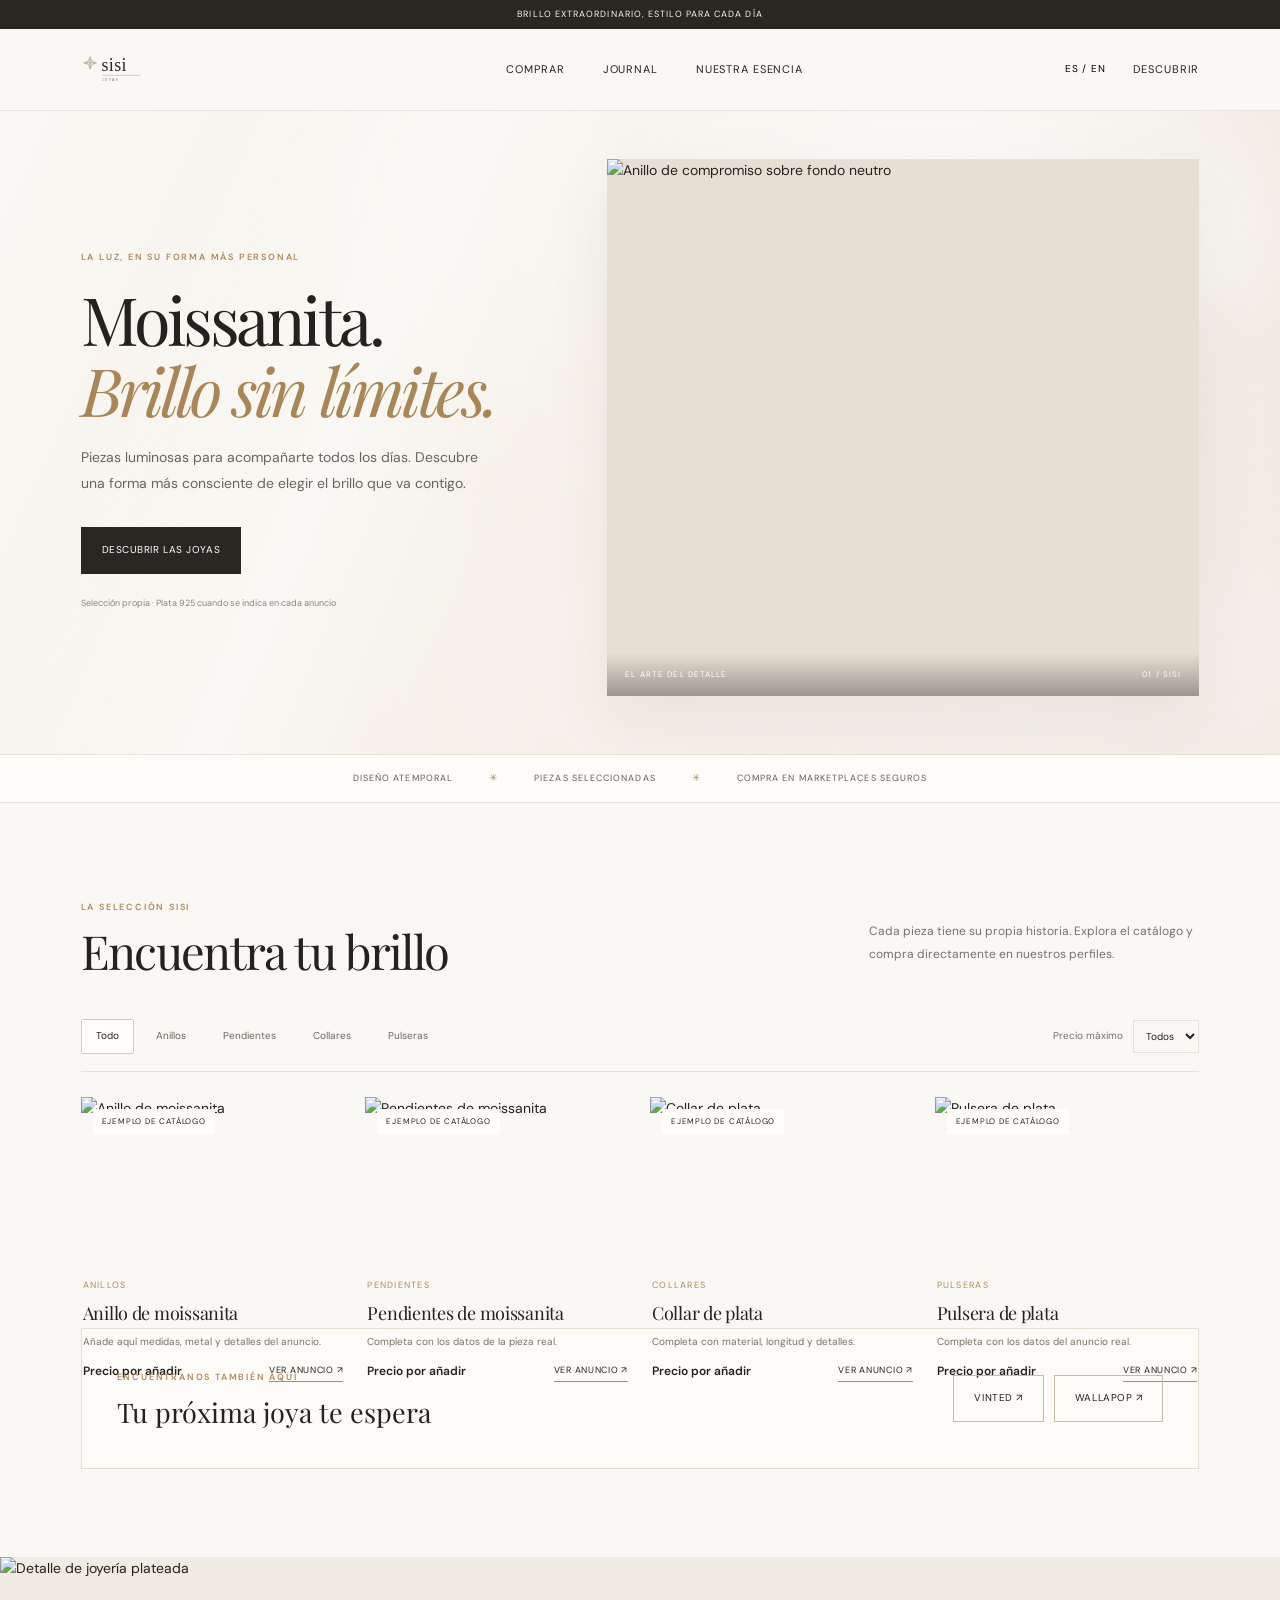
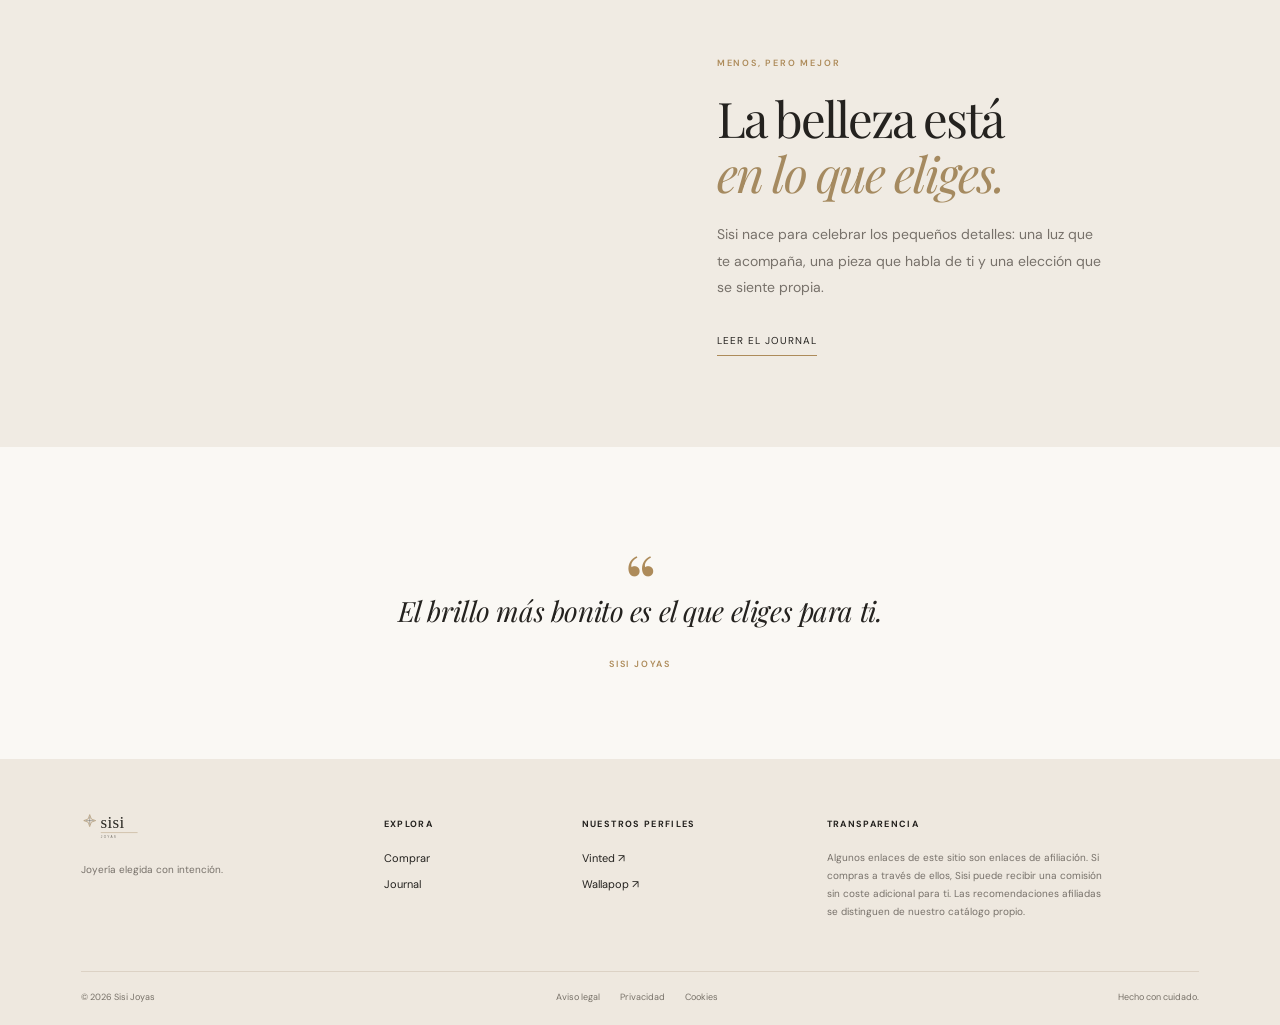
==== index.html @ abb06db1 "Add files via upload" ====
<!doctype html>
<html lang="es">
<head>
<meta charset="utf-8"><meta name="viewport" content="width=device-width,initial-scale=1">
<title>Sisi Joyas | Moissanita y plata 925</title>
<meta name="description" content="Descubre la selección Sisi de joyería de moissanita y plata 925. Anillos, pendientes, collares y pulseras con brillo extraordinario.">
<meta name="theme-color" content="#faf8f4">
<meta name="robots" content="index,follow">
<link rel="canonical" href="https://sisijoyas.store/">
<meta property="og:type" content="website"><meta property="og:title" content="Sisi Joyas — Brillo que te representa">
<meta property="og:description" content="Joyería de moissanita, elegancia cotidiana y piezas seleccionadas.">
<meta property="og:image" content="assets/og-cover.svg">
<link rel="icon" href="assets/favicon.svg" type="image/svg+xml"><link rel="stylesheet" href="css/styles.css">
<script type="application/ld+json">{"@context":"https://schema.org","@type":"WebSite","name":"Sisi Joyas","description":"Joyería de moissanita y plata 925","inLanguage":["es","en"]}</script>
</head>
<body>
<div class="announcement" data-i18n="announcement">Brillo extraordinario, estilo para cada día</div>
<header class="site-header"><a class="brand" href="index.html" aria-label="Sisi home"><img src="assets/sisi-logo.svg" alt="Sisi" width="100" height="45"></a>
<nav class="desktop-nav"><a href="#catalog" data-i18n="nav_shop">Comprar</a><a href="blog.html" data-i18n="nav_journal">Journal</a><a href="#about" data-i18n="nav_story">Nuestra esencia</a></nav>
<div class="header-actions"><button id="lang-toggle" class="lang-toggle" aria-label="Change language">ES / EN</button><a class="bag-link" href="#catalog" data-i18n="nav_discover">Descubrir <span>↗</span></a><button id="menu-toggle" class="menu-toggle" aria-label="Open menu">☰</button></div></header>
<main>
<section class="hero"><div class="hero-copy"><p class="eyebrow" data-i18n="hero_eyebrow">LA LUZ, EN SU FORMA MÁS PERSONAL</p><h1 data-i18n="hero_title">Moissanita.<br><em>Brillo sin límites.</em></h1><p class="hero-text" data-i18n="hero_text">Piezas luminosas para acompañarte todos los días. Descubre una forma más consciente de elegir el brillo que va contigo.</p><a class="button button-dark" href="#catalog" data-i18n="hero_cta">Descubrir las joyas <span>↗</span></a><p class="hero-note" data-i18n="hero_note">Selección propia · Plata 925 cuando se indica en cada anuncio</p></div>
<div class="hero-art"><img src="https://images.unsplash.com/photo-1605100804763-247f67b3557e?auto=format&fit=crop&w=1400&q=85" alt="Anillo de compromiso sobre fondo neutro" fetchpriority="high"><div class="image-caption"><span data-i18n="hero_caption">EL ARTE DEL DETALLE</span><span>01 / SISI</span></div></div></section>
<section class="trust-strip"><span data-i18n="trust_1">Diseño atemporal</span><i>✳</i><span data-i18n="trust_2">Piezas seleccionadas</span><i>✳</i><span data-i18n="trust_3">Compra en marketplaces seguros</span></section>
<section id="catalog" class="section catalog-section"><div class="section-heading"><div><p class="eyebrow" data-i18n="catalog_eyebrow">LA SELECCIÓN SISI</p><h2 data-i18n="catalog_title">Encuentra tu brillo</h2></div><p data-i18n="catalog_intro">Cada pieza tiene su propia historia. Explora el catálogo y compra directamente en nuestros perfiles.</p></div>
<div class="filters"><div class="category-filters" role="group" aria-label="Filter by category"><button class="filter active" data-category="all" data-i18n="filter_all">Todo</button><button class="filter" data-category="rings" data-i18n="filter_rings">Anillos</button><button class="filter" data-category="earrings" data-i18n="filter_earrings">Pendientes</button><button class="filter" data-category="necklaces" data-i18n="filter_necklaces">Collares</button><button class="filter" data-category="bracelets" data-i18n="filter_bracelets">Pulseras</button></div><label class="price-filter"><span data-i18n="filter_price">Precio máximo</span><select id="max-price"><option value="9999">Todos</option><option value="20">20 €</option><option value="40">40 €</option><option value="75">75 €</option><option value="150">150 €</option></select></label></div>
<div id="product-grid" class="product-grid" aria-live="polite"></div><p id="empty-state" class="empty-state" hidden data-i18n="empty_catalog">No hay piezas disponibles con estos filtros. Vuelve pronto.</p>
<div class="marketplace-cta"><div><p class="eyebrow" data-i18n="market_eyebrow">ENCUÉNTRANOS TAMBIÉN AQUÍ</p><h3 data-i18n="market_title">Tu próxima joya te espera</h3></div><div class="market-buttons"><a class="button button-outline" href="https://www.vinted.es/member/230400884-sisijoyas" target="_blank" rel="noopener noreferrer">Vinted ↗</a><a class="button button-outline" href="https://www.wallapop.com/user/luisa-27041122?_pid=wi&_uid=27041122" target="_blank" rel="noopener noreferrer">Wallapop ↗</a></div></div>
</section>
<section class="editorial"><div class="editorial-image"><img src="https://images.unsplash.com/photo-1611652022419-a9419f74343d?auto=format&fit=crop&w=1200&q=85" alt="Detalle de joyería plateada" loading="lazy"></div><div class="editorial-copy"><p class="eyebrow" data-i18n="about_eyebrow">MENOS, PERO MEJOR</p><h2 data-i18n="about_title">La belleza está<br><em>en lo que eliges.</em></h2><p data-i18n="about_text">Sisi nace para celebrar los pequeños detalles: una luz que te acompaña, una pieza que habla de ti y una elección que se siente propia.</p><a href="blog.html" class="text-link" data-i18n="about_link">Leer el journal <span>↗</span></a></div></section>
<section id="about" class="quote-section"><span class="quote-mark">“</span><p data-i18n="quote">El brillo más bonito es el que eliges para ti.</p><span class="eyebrow">SISI JOYAS</span></section>
</main>
<footer class="site-footer"><div class="footer-main"><div><img src="assets/sisi-logo.svg" alt="Sisi" width="95"><p data-i18n="footer_tagline">Joyería elegida con intención.</p></div><div><h4 data-i18n="footer_explore">Explora</h4><a href="#catalog" data-i18n="nav_shop">Comprar</a><a href="blog.html" data-i18n="nav_journal">Journal</a></div><div><h4 data-i18n="footer_market">Nuestros perfiles</h4><a href="https://www.vinted.es/member/230400884-sisijoyas" target="_blank" rel="noopener">Vinted ↗</a><a href="https://www.wallapop.com/user/luisa-27041122?_pid=wi&_uid=27041122" target="_blank" rel="noopener">Wallapop ↗</a></div><div class="affiliate-note"><h4 data-i18n="affiliate_title">Transparencia</h4><p data-i18n="affiliate_text">Algunos enlaces de este sitio son enlaces de afiliación. Si compras a través de ellos, Sisi puede recibir una comisión sin coste adicional para ti. Las recomendaciones afiliadas se distinguen de nuestro catálogo propio.</p></div></div><div class="footer-bottom"><span>© <span id="year"></span> Sisi Joyas</span><div><a href="legal.html" data-i18n="legal_notice">Aviso legal</a><a href="privacy.html" data-i18n="privacy">Privacidad</a><a href="cookies.html" data-i18n="cookies">Cookies</a></div><span data-i18n="footer_made">Hecho con cuidado.</span></div></footer>
<script src="js/products.js"></script><script src="js/main.js"></script></body></html>
---- css/styles.css ----
@import url('https://fonts.googleapis.com/css2?family=DM+Sans:wght@400;500;600;700&family=Playfair+Display:ital,wght@0,400;0,500;0,600;1,400;1,500&display=swap');
:root{--paper:#f7f3ed;--white:#fffdf9;--ink:#262521;--muted:#77736c;--line:#ded8cf;--gold:#a58a60;--serif:'Playfair Display',Georgia,serif;--sans:'DM Sans',Arial,sans-serif}*{box-sizing:border-box}html{scroll-behavior:smooth}body{margin:0;background:var(--paper);color:var(--ink);font-family:var(--sans);font-size:14px;line-height:1.65}a{color:inherit;text-decoration:none}button,select{font:inherit}.announcement{background:#292822;color:#f9f5ef;text-align:center;padding:8px 16px;font-size:10px;letter-spacing:.14em;text-transform:uppercase}.site-header{height:82px;padding:0 6.3%;display:flex;align-items:center;justify-content:space-between;border-bottom:1px solid #e8e2d9;background:var(--paper);gap:24px}.brand img{display:block}.desktop-nav{display:flex;gap:38px;margin-left:70px}.desktop-nav a,.header-actions{font-size:11px;letter-spacing:.08em;text-transform:uppercase}.desktop-nav a:hover,.footer-main a:hover,.footer-bottom a:hover{color:var(--gold)}.header-actions{display:flex;align-items:center;gap:22px}.lang-toggle,.menu-toggle{border:0;background:none;cursor:pointer;font-size:10px;letter-spacing:.08em}.bag-link span{margin-left:8px}.menu-toggle{display:none}.hero{display:grid;grid-template-columns: .88fr 1.12fr;min-height:600px;padding:36px 6.3% 48px;gap:5.5%;align-items:center}.hero-copy{padding:35px 0 30px;max-width:480px}.eyebrow{font-size:9px;letter-spacing:.2em;text-transform:uppercase;color:var(--gold);font-weight:600}.hero h1,.section-heading h2,.editorial h2,.page-hero h1{font-family:var(--serif);font-weight:400;font-size:clamp(42px,5vw,68px);line-height:1.12;letter-spacing:-.04em;margin:22px 0}.hero h1 em,.editorial h2 em{font-weight:400;color:#a58a60}.hero-text{max-width:390px;color:#69655f;font-size:13px;line-height:1.9;margin:0 0 30px}.button{display:inline-flex;align-items:center;justify-content:center;gap:24px;padding:14px 20px;font-size:10px;letter-spacing:.1em;text-transform:uppercase;transition:.2s;border:1px solid var(--ink);min-height:46px}.button-dark{background:var(--ink);color:white}.button-dark:hover{background:var(--gold);border-color:var(--gold)}.hero-note{font-size:9px;color:#8a857d;margin-top:22px}.hero-art{height:510px;position:relative;background:#e9e1d6;overflow:hidden}.hero-art img,.editorial-image img{width:100%;height:100%;object-fit:cover;display:block}.hero-art img{object-position:center 55%}.image-caption{position:absolute;bottom:0;left:0;right:0;display:flex;justify-content:space-between;padding:15px 18px;background:linear-gradient(transparent,rgba(0,0,0,.42));color:white;font-size:9px;letter-spacing:.14em}.trust-strip{display:flex;align-items:center;justify-content:center;gap:36px;border-top:1px solid var(--line);border-bottom:1px solid var(--line);padding:17px 12px;font-size:9px;letter-spacing:.12em;text-transform:uppercase;color:#625e56}.trust-strip i{color:var(--gold);font-style:normal}.section{padding:95px 6.3%}.section-heading{display:flex;align-items:end;justify-content:space-between;gap:30px;margin-bottom:42px}.section-heading h2{font-size:47px;margin:10px 0 0}.section-heading>p{max-width:330px;color:var(--muted);font-size:12px}.filters{display:flex;justify-content:space-between;gap:20px;align-items:center;border-bottom:1px solid var(--line);padding-bottom:17px;margin-bottom:25px}.category-filters{display:flex;gap:7px;flex-wrap:wrap}.filter{border:1px solid transparent;background:transparent;padding:8px 14px;cursor:pointer;font-size:10px;color:#6c675f}.filter.active,.filter:hover{border-color:#c8bba9;color:var(--ink)}.price-filter{font-size:10px;color:var(--muted);display:flex;align-items:center;gap:10px}.price-filter select{background:transparent;border:1px solid var(--line);padding:8px;color:var(--ink)}.product-grid{display:grid;grid-template-columns:repeat(4,minmax(0,1fr));gap:36px 18px}.product-card{min-width:0}.product-image{position:relative;aspect-ratio: .82;background:#eee8df;overflow:hidden}.product-image img{width:100%;height:100%;object-fit:cover;transition:transform .5s;display:block}.product-card:hover .product-image img{transform:scale(1.035)}.product-tag{position:absolute;top:12px;left:12px;background:#f8f4ee;padding:6px 9px;font-size:8px;letter-spacing:.1em;text-transform:uppercase}.product-info{padding:14px 2px}.product-category{font-size:9px;text-transform:uppercase;letter-spacing:.14em;color:var(--gold)}.product-info h3{font-family:var(--serif);font-size:18px;font-weight:400;margin:4px 0 5px}.product-desc{font-size:10px;color:var(--muted);margin:0 0 12px}.product-bottom{display:flex;align-items:center;justify-content:space-between;gap:10px}.product-price{font-size:12px;font-weight:600}.product-buy{font-size:9px;letter-spacing:.08em;text-transform:uppercase;border-bottom:1px solid var(--gold);padding-bottom:3px}.empty-state{padding:45px;text-align:center;color:var(--muted)}.marketplace-cta{margin-top:70px;padding:32px 35px;border:1px solid var(--line);display:flex;align-items:center;justify-content:space-between;gap:25px}.marketplace-cta h3{font:400 27px var(--serif);margin:6px 0}.market-buttons{display:flex;gap:10px}.button-outline{border-color:#c7bba9}.button-outline:hover{background:var(--ink);color:white;border-color:var(--ink)}.editorial{display:grid;grid-template-columns:1fr 1fr;min-height:490px;background:#eee8df}.editorial-image{min-height:450px}.editorial-copy{padding:70px 12%;align-self:center}.editorial h2{font-size:49px;margin:20px 0}.editorial-copy>p:not(.eyebrow){color:var(--muted);max-width:390px;line-height:1.9}.text-link{display:inline-block;margin-top:18px;border-bottom:1px solid var(--gold);padding-bottom:6px;font-size:10px;letter-spacing:.1em;text-transform:uppercase}.text-link span{margin-left:15px}.quote-section{text-align:center;padding:80px 20px 85px}.quote-mark{font:80px var(--serif);height:55px;display:block;color:var(--gold)}.quote-section p{font:italic 28px var(--serif);margin:10px auto 22px}.site-footer{background:#eae4da;padding:50px 6.3% 20px}.footer-main{display:grid;grid-template-columns:1.15fr .7fr .9fr 1.6fr;gap:35px;padding-bottom:40px}.footer-main p{font-size:10px;color:var(--muted);max-width:280px}.footer-main h4{font-size:9px;text-transform:uppercase;letter-spacing:.15em;margin:8px 0 17px}.footer-main a{display:block;font-size:11px;margin:8px 0}.affiliate-note p{line-height:1.8}.footer-bottom{border-top:1px solid #d4ccc0;padding-top:18px;display:flex;justify-content:space-between;gap:20px;color:#777168;font-size:9px}.footer-bottom div{display:flex;gap:20px}.page-hero{padding:75px 8% 60px;text-align:center;border-bottom:1px solid var(--line)}.page-hero h1{font-size:54px}.page-hero p{max-width:620px;margin:auto;color:var(--muted)}.article-list{max-width:900px;margin:0 auto;padding:55px 24px 90px;display:grid;grid-template-columns:repeat(2,minmax(0,1fr));gap:25px}.article-card{background:var(--white);padding:28px}.article-card .eyebrow{margin-top:0}.article-card h2{font:400 27px var(--serif);line-height:1.25}.article-card p{color:var(--muted);font-size:12px}.article-card a{display:inline-block;border-bottom:1px solid var(--gold);font-size:10px;padding-bottom:4px}.article-body{max-width:760px;padding:50px 24px 90px;margin:auto}.article-body h2{font:400 30px var(--serif);margin-top:35px}.article-body p,.article-body li{color:#5f5b54;line-height:1.9}.affiliate-box{padding:22px;background:#eee8df;margin:30px 0}.legal-content{max-width:850px;margin:auto;padding:45px 24px 80px}.legal-content h2{font:400 25px var(--serif);margin-top:32px}.legal-content p,.legal-content li{color:var(--muted);line-height:1.9}.mobile-nav{display:none}
@media(max-width:900px){.site-header{padding:0 4%;height:72px}.desktop-nav{gap:18px;margin-left:0}.hero{padding:25px 4%;gap:4%;min-height:510px}.hero-art{height:430px}.section{padding:70px 4%}.product-grid{grid-template-columns:repeat(3,minmax(0,1fr))}.footer-main{grid-template-columns:repeat(2,1fr)}.editorial-copy{padding:45px 8%}}
@media(max-width:620px){.announcement{font-size:8px}.site-header{height:66px}.brand img{width:80px}.desktop-nav{display:none}.header-actions{gap:12px}.bag-link{display:none}.menu-toggle{display:block}.hero{grid-template-columns:1fr;padding:22px 0 0;gap:0}.hero-copy{padding:38px 7% 30px}.hero h1{font-size:49px}.hero-art{height:390px}.trust-strip{gap:12px;flex-wrap:wrap;font-size:8px}.section{padding:60px 5%}.section-heading{display:block;margin-bottom:28px}.section-heading h2{font-size:39px}.section-heading>p{margin-top:12px}.filters{align-items:flex-start;flex-direction:column}.product-grid{grid-template-columns:repeat(2,minmax(0,1fr));gap:24px 12px}.product-info h3{font-size:16px}.product-desc{min-height:30px}.product-bottom{align-items:flex-start;flex-direction:column}.marketplace-cta{padding:24px;align-items:flex-start;flex-direction:column;margin-top:45px}.editorial{grid-template-columns:1fr}.editorial-image{min-height:300px;height:300px}.editorial-copy{padding:45px 7% 55px}.editorial h2{font-size:43px}.quote-section{padding:65px 20px}.quote-section p{font-size:24px}.site-footer{padding:40px 5% 20px}.footer-main{grid-template-columns:1fr 1fr;gap:22px}.affiliate-note{grid-column:1/-1}.footer-bottom{flex-direction:column;gap:12px}.footer-bottom div{flex-wrap:wrap;gap:14px}.page-hero{padding:55px 6%}.page-hero h1{font-size:42px}.article-list{grid-template-columns:1fr;padding:30px 5% 60px}.article-body{padding:35px 6% 65px}}

/* SISI EDITORIAL REFRESH — movimiento sutil, luz natural y menos artificio */
:root{--paper:#faf8f4;--white:#fffefa;--ink:#24221f;--muted:#77716a;--line:#e8e1d8;--gold:#ad8b5a;--serif:'Playfair Display',Georgia,serif;--sans:'DM Sans',Arial,sans-serif}
body{background:var(--paper)}
.announcement{background:#292722;padding:7px 16px;font-size:9px;letter-spacing:.12em}
.site-header{position:relative;z-index:5;background:rgba(250,248,244,.94);backdrop-filter:blur(12px);border-bottom-color:rgba(120,104,84,.14)}
.hero{position:relative;isolation:isolate;overflow:hidden;background:radial-gradient(ellipse at 75% 18%,rgba(255,255,255,.96) 0,rgba(255,255,255,.25) 27%,transparent 49%),linear-gradient(115deg,#faf8f4 0%,#f5f0e8 48%,#e9e0d4 100%);padding-top:48px;padding-bottom:58px}
.hero:before{content:"";position:absolute;z-index:-1;inset:-20%;pointer-events:none;background:linear-gradient(112deg,transparent 35%,rgba(255,255,255,.42) 46%,transparent 55%),radial-gradient(ellipse at 88% 75%,rgba(255,255,255,.55),transparent 35%);transform:translateX(-12%);animation:sisi-light-drift 18s ease-in-out infinite alternate}
.hero:after{content:"";position:absolute;z-index:-1;right:2.5%;top:8%;width:150px;height:150px;border-radius:50%;background:rgba(255,255,255,.28);filter:blur(36px);pointer-events:none}
@keyframes sisi-light-drift{from{transform:translate3d(-2%,0,0)}to{transform:translate3d(3%,1.5%,0)}}
.hero-copy{position:relative;z-index:1}.hero h1{font-size:clamp(45px,5.2vw,72px);line-height:1.07;letter-spacing:-.052em;margin:18px 0 20px}.hero h1 em{color:#a88658}.hero-text{font-size:14px;line-height:1.85;max-width:410px}.button{letter-spacing:.055em;font-size:10px}.button-dark{background:#292722;border-color:#292722}.button-dark:hover{background:#98784d;border-color:#98784d;transform:translateY(-1px)}
.hero-art{height:clamp(360px,42vw,540px);background:#e7dfd4;box-shadow:0 22px 60px rgba(75,61,43,.08)}.hero-art img{transition:transform 1.1s cubic-bezier(.2,.65,.3,1);object-position:center 52%}.hero-art:hover img{transform:scale(1.025)}.image-caption{background:linear-gradient(transparent,rgba(24,22,19,.36));font-size:8px}
.trust-strip{background:rgba(255,254,250,.72);border-color:#e9e2d9;padding:15px 12px}.trust-strip i{font-size:10px}
.section{padding-top:88px;padding-bottom:88px}.section-heading h2{letter-spacing:-.035em}.section-heading>p{line-height:1.9}.filters{border-bottom-color:#e7dfd5}.filter{border-radius:2px;transition:background .2s,border-color .2s}.filter.active,.filter:hover{background:#fffefa;border-color:#d9cbb8}.product-grid{gap:34px 20px}.product-image{background:linear-gradient(145deg,#f2ede5,#e8dfd4);border-radius:2px}.product-image img{transition:transform .7s cubic-bezier(.2,.65,.3,1),filter .7s}.product-card:hover .product-image img{transform:scale(1.035);filter:saturate(1.03)}.product-tag{background:rgba(255,254,250,.92);backdrop-filter:blur(6px)}.product-info h3{letter-spacing:-.015em}.product-buy{transition:color .2s}.product-buy:hover{color:#9a7545}
.marketplace-cta{background:rgba(255,254,250,.58);border-color:#e6ddd1}.button-outline:hover{background:#292722}.editorial{background:#f0ebe3}.editorial-image{position:relative;overflow:hidden}.editorial-image:after{content:"";position:absolute;inset:0;background:linear-gradient(90deg,transparent 65%,rgba(240,235,227,.18));pointer-events:none}.editorial-image img{transition:transform 1s}.editorial-image:hover img{transform:scale(1.025)}.editorial h2{letter-spacing:-.04em}.quote-section{background:#faf8f4}.quote-section p{letter-spacing:-.015em}.site-footer{background:#eee8df}.footer-bottom{border-top-color:#dcd2c5}
:focus-visible{outline:2px solid #ad8b5a;outline-offset:3px}
@media(max-width:620px){.hero{padding-top:10px;background:linear-gradient(160deg,#faf8f4 0%,#f2ece3 72%,#e9e0d4 100%)}.hero:before{animation-duration:24s}.hero-art{height:360px;box-shadow:none}.section{padding-top:58px;padding-bottom:58px}.product-grid{gap:22px 12px}.editorial-image:after{background:linear-gradient(0deg,rgba(240,235,227,.1),transparent 45%)}}
@media(prefers-reduced-motion:reduce){html{scroll-behavior:auto}*,*:before,*:after{animation-duration:.01ms!important;animation-iteration-count:1!important;transition-duration:.01ms!important}}
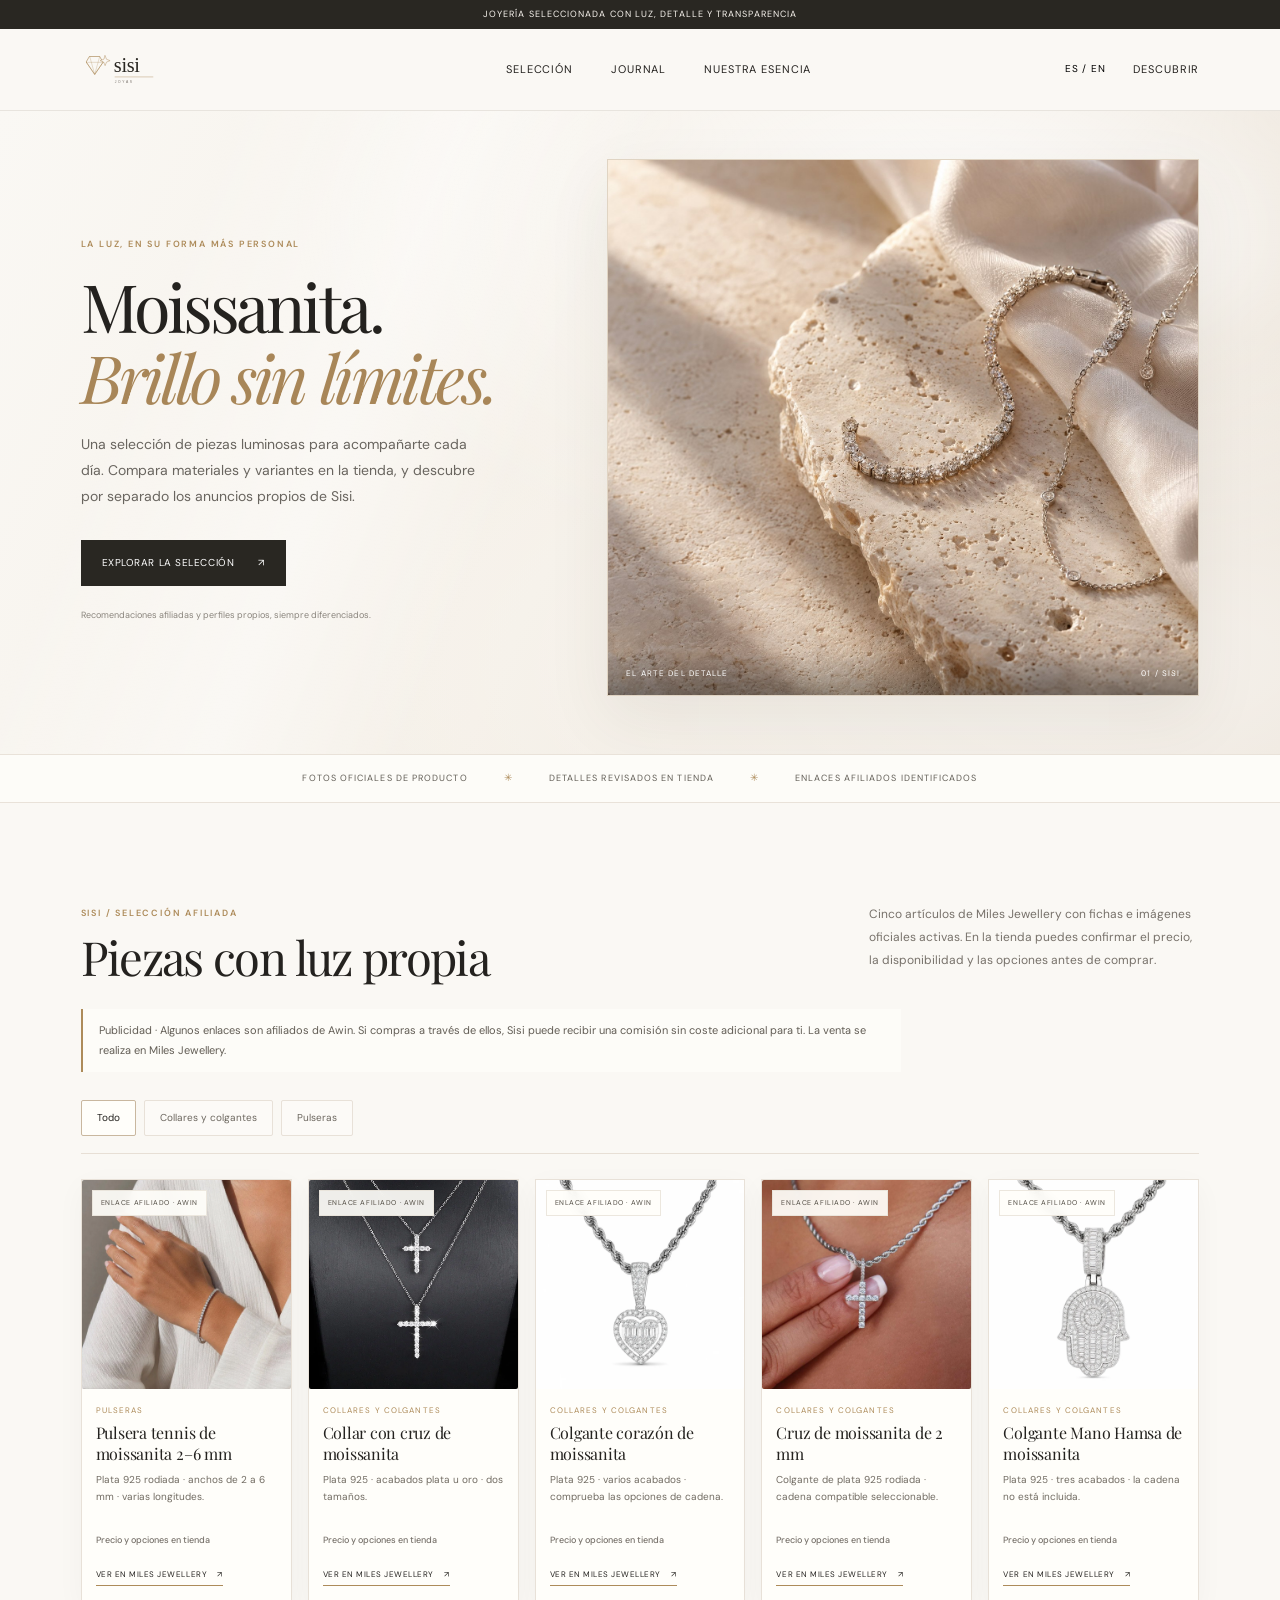
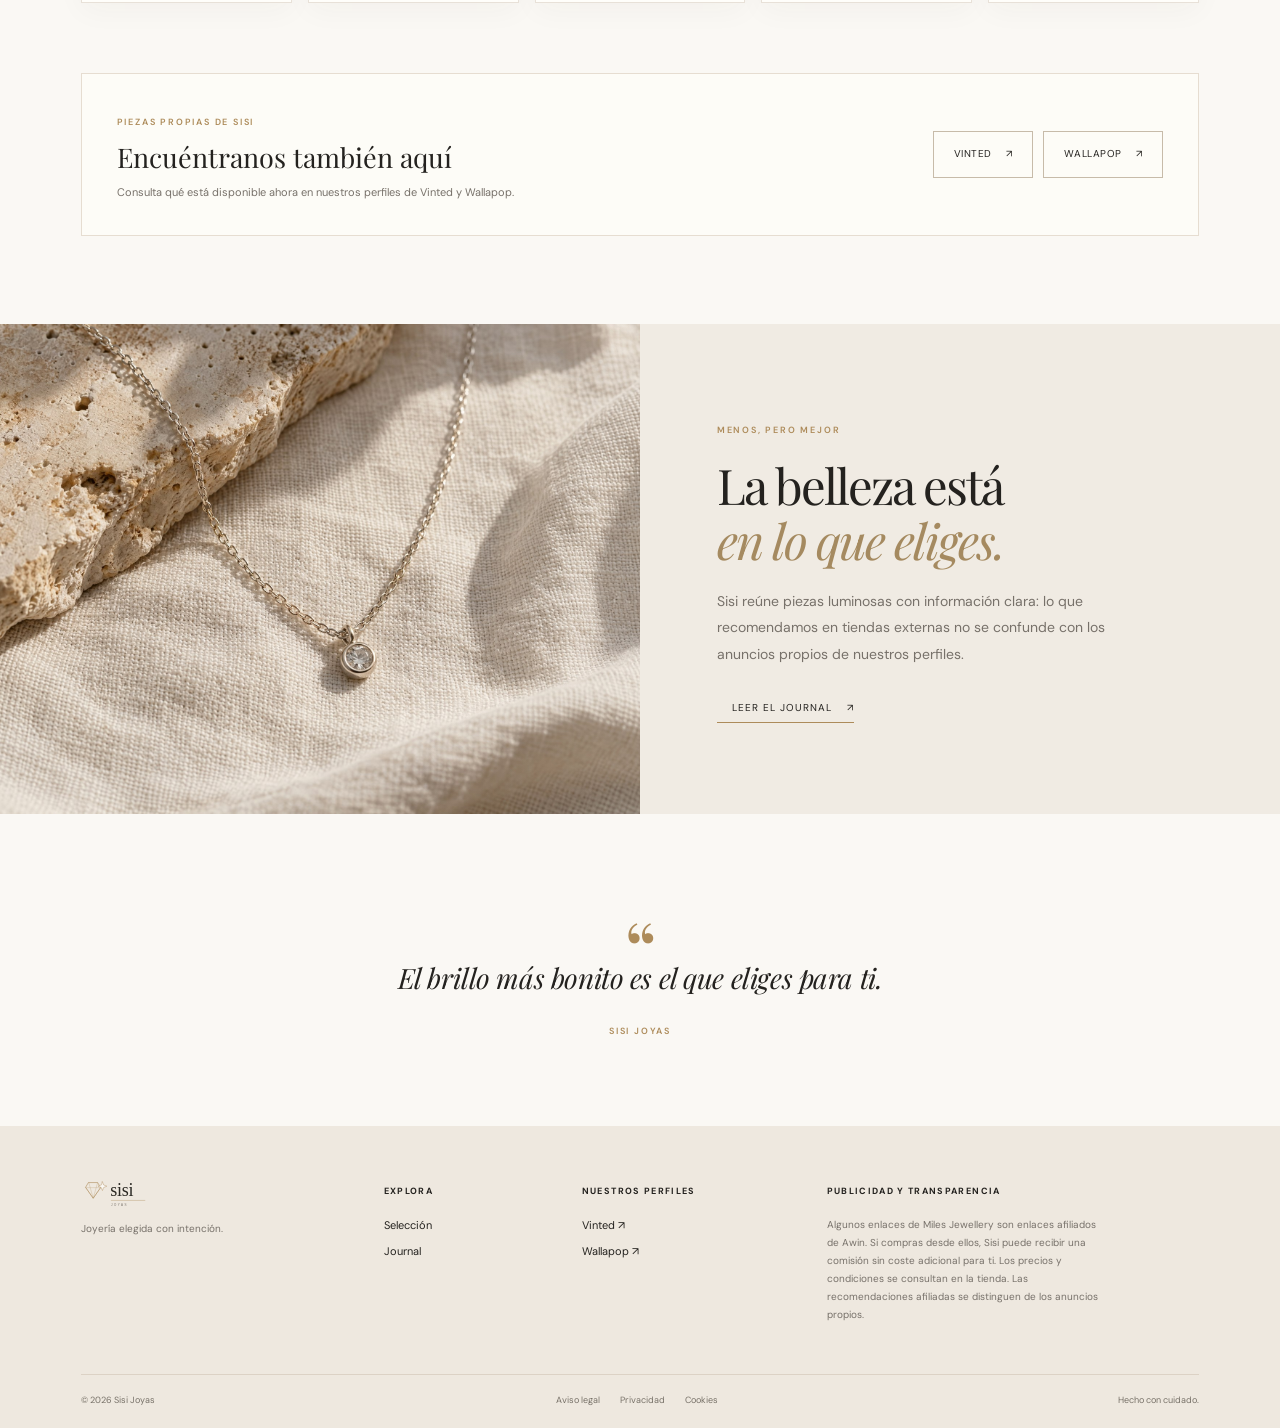
==== commit 2ca45192: "Mejora selección afiliada y marca Sisi" ====
--- a/index.html
+++ b/index.html
@@ -1,34 +1,221 @@
 <!doctype html>
 <html lang="es">
 <head>
-<meta charset="utf-8"><meta name="viewport" content="width=device-width,initial-scale=1">
-<title>Sisi Joyas | Moissanita y plata 925</title>
-<meta name="description" content="Descubre la selección Sisi de joyería de moissanita y plata 925. Anillos, pendientes, collares y pulseras con brillo extraordinario.">
-<meta name="theme-color" content="#faf8f4">
-<meta name="robots" content="index,follow">
-<link rel="canonical" href="https://sisijoyas.store/">
-<meta property="og:type" content="website"><meta property="og:title" content="Sisi Joyas — Brillo que te representa">
-<meta property="og:description" content="Joyería de moissanita, elegancia cotidiana y piezas seleccionadas.">
-<meta property="og:image" content="assets/og-cover.svg">
-<link rel="icon" href="assets/favicon.svg" type="image/svg+xml"><link rel="stylesheet" href="css/styles.css">
-<script type="application/ld+json">{"@context":"https://schema.org","@type":"WebSite","name":"Sisi Joyas","description":"Joyería de moissanita y plata 925","inLanguage":["es","en"]}</script>
+  <meta charset="utf-8">
+  <meta name="viewport" content="width=device-width, initial-scale=1">
+  <title>Sisi Joyas | Moissanita y plata 925</title>
+  <meta name="description" content="Sisi reúne cinco joyas de moissanita en plata 925. Comprueba fotos, detalles y opciones en Miles Jewellery y consulta nuestros perfiles de Vinted y Wallapop.">
+  <meta name="keywords" content="Sisi Joyas, joyas de moissanita, plata 925, pulsera tennis moissanita, colgantes de moissanita">
+  <meta name="theme-color" content="#faf8f4">
+  <meta name="robots" content="index,follow">
+  <link rel="canonical" href="https://sisijoyas.store/">
+  <link rel="icon" href="assets/favicon.svg" type="image/svg+xml">
+  <link rel="stylesheet" href="css/styles.css">
+  <link rel="stylesheet" href="css/affiliate-refresh.css">
+  <meta property="og:type" content="website">
+  <meta property="og:site_name" content="Sisi Joyas">
+  <meta property="og:title" content="Sisi Joyas — Moissanita y plata 925">
+  <meta property="og:description" content="Una selección cuidada de joyas de moissanita, con afiliados identificados y perfiles propios separados.">
+  <meta property="og:url" content="https://sisijoyas.store/">
+  <meta property="og:image" content="https://sisijoyas.store/assets/sisi-hero.jpg">
+  <meta property="og:image:alt" content="Pulsera y cadena plateadas sobre piedra clara, fotografía editorial de Sisi Joyas">
+  <meta name="twitter:card" content="summary_large_image">
+  <meta name="twitter:title" content="Sisi Joyas — Moissanita y plata 925">
+  <meta name="twitter:description" content="Una selección cuidada de joyas de moissanita, con afiliados identificados y perfiles propios separados.">
+  <meta name="twitter:image" content="https://sisijoyas.store/assets/sisi-hero.jpg">
+  <script type="application/ld+json">
+    {"@context":"https://schema.org","@type":"WebSite","name":"Sisi Joyas","url":"https://sisijoyas.store/","description":"Selección editorial de joyas de moissanita y plata 925, con enlaces de afiliación identificados.","inLanguage":["es","en"]}
+  </script>
 </head>
 <body>
-<div class="announcement" data-i18n="announcement">Brillo extraordinario, estilo para cada día</div>
-<header class="site-header"><a class="brand" href="index.html" aria-label="Sisi home"><img src="assets/sisi-logo.svg" alt="Sisi" width="100" height="45"></a>
-<nav class="desktop-nav"><a href="#catalog" data-i18n="nav_shop">Comprar</a><a href="blog.html" data-i18n="nav_journal">Journal</a><a href="#about" data-i18n="nav_story">Nuestra esencia</a></nav>
-<div class="header-actions"><button id="lang-toggle" class="lang-toggle" aria-label="Change language">ES / EN</button><a class="bag-link" href="#catalog" data-i18n="nav_discover">Descubrir <span>↗</span></a><button id="menu-toggle" class="menu-toggle" aria-label="Open menu">☰</button></div></header>
-<main>
-<section class="hero"><div class="hero-copy"><p class="eyebrow" data-i18n="hero_eyebrow">LA LUZ, EN SU FORMA MÁS PERSONAL</p><h1 data-i18n="hero_title">Moissanita.<br><em>Brillo sin límites.</em></h1><p class="hero-text" data-i18n="hero_text">Piezas luminosas para acompañarte todos los días. Descubre una forma más consciente de elegir el brillo que va contigo.</p><a class="button button-dark" href="#catalog" data-i18n="hero_cta">Descubrir las joyas <span>↗</span></a><p class="hero-note" data-i18n="hero_note">Selección propia · Plata 925 cuando se indica en cada anuncio</p></div>
-<div class="hero-art"><img src="https://images.unsplash.com/photo-1605100804763-247f67b3557e?auto=format&fit=crop&w=1400&q=85" alt="Anillo de compromiso sobre fondo neutro" fetchpriority="high"><div class="image-caption"><span data-i18n="hero_caption">EL ARTE DEL DETALLE</span><span>01 / SISI</span></div></div></section>
-<section class="trust-strip"><span data-i18n="trust_1">Diseño atemporal</span><i>✳</i><span data-i18n="trust_2">Piezas seleccionadas</span><i>✳</i><span data-i18n="trust_3">Compra en marketplaces seguros</span></section>
-<section id="catalog" class="section catalog-section"><div class="section-heading"><div><p class="eyebrow" data-i18n="catalog_eyebrow">LA SELECCIÓN SISI</p><h2 data-i18n="catalog_title">Encuentra tu brillo</h2></div><p data-i18n="catalog_intro">Cada pieza tiene su propia historia. Explora el catálogo y compra directamente en nuestros perfiles.</p></div>
-<div class="filters"><div class="category-filters" role="group" aria-label="Filter by category"><button class="filter active" data-category="all" data-i18n="filter_all">Todo</button><button class="filter" data-category="rings" data-i18n="filter_rings">Anillos</button><button class="filter" data-category="earrings" data-i18n="filter_earrings">Pendientes</button><button class="filter" data-category="necklaces" data-i18n="filter_necklaces">Collares</button><button class="filter" data-category="bracelets" data-i18n="filter_bracelets">Pulseras</button></div><label class="price-filter"><span data-i18n="filter_price">Precio máximo</span><select id="max-price"><option value="9999">Todos</option><option value="20">20 €</option><option value="40">40 €</option><option value="75">75 €</option><option value="150">150 €</option></select></label></div>
-<div id="product-grid" class="product-grid" aria-live="polite"></div><p id="empty-state" class="empty-state" hidden data-i18n="empty_catalog">No hay piezas disponibles con estos filtros. Vuelve pronto.</p>
-<div class="marketplace-cta"><div><p class="eyebrow" data-i18n="market_eyebrow">ENCUÉNTRANOS TAMBIÉN AQUÍ</p><h3 data-i18n="market_title">Tu próxima joya te espera</h3></div><div class="market-buttons"><a class="button button-outline" href="https://www.vinted.es/member/230400884-sisijoyas" target="_blank" rel="noopener noreferrer">Vinted ↗</a><a class="button button-outline" href="https://www.wallapop.com/user/luisa-27041122?_pid=wi&_uid=27041122" target="_blank" rel="noopener noreferrer">Wallapop ↗</a></div></div>
-</section>
-<section class="editorial"><div class="editorial-image"><img src="https://images.unsplash.com/photo-1611652022419-a9419f74343d?auto=format&fit=crop&w=1200&q=85" alt="Detalle de joyería plateada" loading="lazy"></div><div class="editorial-copy"><p class="eyebrow" data-i18n="about_eyebrow">MENOS, PERO MEJOR</p><h2 data-i18n="about_title">La belleza está<br><em>en lo que eliges.</em></h2><p data-i18n="about_text">Sisi nace para celebrar los pequeños detalles: una luz que te acompaña, una pieza que habla de ti y una elección que se siente propia.</p><a href="blog.html" class="text-link" data-i18n="about_link">Leer el journal <span>↗</span></a></div></section>
-<section id="about" class="quote-section"><span class="quote-mark">“</span><p data-i18n="quote">El brillo más bonito es el que eliges para ti.</p><span class="eyebrow">SISI JOYAS</span></section>
-</main>
-<footer class="site-footer"><div class="footer-main"><div><img src="assets/sisi-logo.svg" alt="Sisi" width="95"><p data-i18n="footer_tagline">Joyería elegida con intención.</p></div><div><h4 data-i18n="footer_explore">Explora</h4><a href="#catalog" data-i18n="nav_shop">Comprar</a><a href="blog.html" data-i18n="nav_journal">Journal</a></div><div><h4 data-i18n="footer_market">Nuestros perfiles</h4><a href="https://www.vinted.es/member/230400884-sisijoyas" target="_blank" rel="noopener">Vinted ↗</a><a href="https://www.wallapop.com/user/luisa-27041122?_pid=wi&_uid=27041122" target="_blank" rel="noopener">Wallapop ↗</a></div><div class="affiliate-note"><h4 data-i18n="affiliate_title">Transparencia</h4><p data-i18n="affiliate_text">Algunos enlaces de este sitio son enlaces de afiliación. Si compras a través de ellos, Sisi puede recibir una comisión sin coste adicional para ti. Las recomendaciones afiliadas se distinguen de nuestro catálogo propio.</p></div></div><div class="footer-bottom"><span>© <span id="year"></span> Sisi Joyas</span><div><a href="legal.html" data-i18n="legal_notice">Aviso legal</a><a href="privacy.html" data-i18n="privacy">Privacidad</a><a href="cookies.html" data-i18n="cookies">Cookies</a></div><span data-i18n="footer_made">Hecho con cuidado.</span></div></footer>
-<script src="js/products.js"></script><script src="js/main.js"></script></body></html>+  <div class="announcement" data-i18n="announcement">Joyería seleccionada con luz, detalle y transparencia</div>
+  <header class="site-header">
+    <a class="brand" href="index.html" aria-label="Sisi Joyas — inicio">
+      <img src="assets/sisi-logo.svg" alt="Sisi Joyas" width="108">
+    </a>
+    <nav class="desktop-nav" id="primary-navigation" aria-label="Navegación principal">
+      <a href="#catalog" data-i18n="nav_shop">Selección</a>
+      <a href="blog.html" data-i18n="nav_journal">Journal</a>
+      <a href="#about" data-i18n="nav_story">Nuestra esencia</a>
+    </nav>
+    <div class="header-actions">
+      <button id="lang-toggle" class="lang-toggle" type="button" aria-label="Cambiar idioma">ES / EN</button>
+      <a class="bag-link" href="#catalog" data-i18n="nav_discover">Descubrir <span>↗</span></a>
+      <button id="menu-toggle" class="menu-toggle" type="button" aria-label="Abrir menú" aria-controls="primary-navigation" aria-expanded="false">☰</button>
+    </div>
+  </header>
+
+  <main>
+    <section class="hero" aria-labelledby="hero-title">
+      <div class="hero-copy">
+        <p class="eyebrow" data-i18n="hero_eyebrow">LA LUZ, EN SU FORMA MÁS PERSONAL</p>
+        <h1 id="hero-title" data-i18n="hero_title">Moissanita.<br><em>Brillo sin límites.</em></h1>
+        <p class="hero-text" data-i18n="hero_text">Una selección de piezas luminosas para acompañarte cada día. Compara materiales y variantes en la tienda, y descubre por separado los anuncios propios de Sisi.</p>
+        <a class="button button-dark" href="#catalog"><span data-i18n="hero_cta">Explorar la selección</span><span aria-hidden="true">↗</span></a>
+        <p class="hero-note" data-i18n="hero_note">Recomendaciones afiliadas y perfiles propios, siempre diferenciados.</p>
+      </div>
+      <div class="hero-art">
+        <img src="assets/sisi-hero.jpg" alt="Fotografía editorial de una pulsera y una cadena plateadas sobre piedra clara" width="1800" height="1350" fetchpriority="high">
+        <div class="image-caption"><span data-i18n="hero_caption">EL ARTE DEL DETALLE</span><span>01 / SISI</span></div>
+      </div>
+    </section>
+
+    <section class="trust-strip" aria-label="Criterios de selección">
+      <span data-i18n="trust_1">Fotos oficiales de producto</span><i aria-hidden="true">✳</i>
+      <span data-i18n="trust_2">Detalles revisados en tienda</span><i aria-hidden="true">✳</i>
+      <span data-i18n="trust_3">Enlaces afiliados identificados</span>
+    </section>
+
+    <section id="catalog" class="section catalog-section" aria-labelledby="catalog-title">
+      <div class="section-heading">
+        <div>
+          <p class="eyebrow" data-i18n="catalog_eyebrow">SISI / SELECCIÓN AFILIADA</p>
+          <h2 id="catalog-title" data-i18n="catalog_title">Piezas con luz propia</h2>
+        </div>
+        <p data-i18n="catalog_intro">Cinco artículos de Miles Jewellery con fichas e imágenes oficiales activas. En la tienda puedes confirmar el precio, la disponibilidad y las opciones antes de comprar.</p>
+      </div>
+      <p class="affiliate-disclosure" data-i18n="affiliate_inline">Publicidad · Algunos enlaces son afiliados de Awin. Si compras a través de ellos, Sisi puede recibir una comisión sin coste adicional para ti. La venta se realiza en Miles Jewellery.</p>
+
+      <div class="filters">
+        <div class="category-filters" role="group" aria-label="Filtrar selección">
+          <button class="filter active" type="button" data-category="all" aria-pressed="true" data-i18n="filter_all">Todo</button>
+          <button class="filter" type="button" data-category="pendants" aria-pressed="false" data-i18n="filter_pendants">Collares y colgantes</button>
+          <button class="filter" type="button" data-category="bracelets" aria-pressed="false" data-i18n="filter_bracelets">Pulseras</button>
+        </div>
+      </div>
+
+      <div id="affiliate-grid" class="product-grid" aria-live="polite">
+        <article class="product-card" data-affiliate-card data-product-id="miles-tennis-bracelet" data-category="bracelets">
+          <a class="product-image" data-affiliate-link href="https://www.awin1.com/cread.php?awinmid=129311&amp;awinaffid=3099234&amp;ued=https%3A%2F%2Fmilesjewellery.com%2Fproducts%2F2-6mm-moissanite-tennis-bracelet" target="_blank" rel="sponsored nofollow noopener noreferrer" aria-label="Ver pulsera tennis de moissanita en Miles Jewellery">
+            <img src="assets/products/miles-tennis-bracelet.webp" width="1000" height="1000" alt="Pulsera tennis de moissanita de Miles Jewellery, fotografiada en una muñeca" data-alt-es="Pulsera tennis de moissanita de Miles Jewellery, fotografiada en una muñeca" data-alt-en="Miles Jewellery moissanite tennis bracelet worn on a wrist" loading="lazy" decoding="async">
+            <span class="product-tag" data-i18n="affiliate_product_tag">Enlace afiliado · Awin</span>
+          </a>
+          <div class="product-info">
+            <span class="product-category" data-i18n="category_bracelets">Pulseras</span>
+            <h3 data-i18n="product_tennis_name">Pulsera tennis de moissanita 2–6 mm</h3>
+            <p class="product-desc" data-i18n="product_tennis_specs">Plata 925 rodiada · anchos de 2 a 6 mm · varias longitudes.</p>
+            <div class="product-bottom"><span class="product-price" data-i18n="price_at_shop">Precio y opciones en tienda</span><a class="product-buy" data-affiliate-link href="https://www.awin1.com/cread.php?awinmid=129311&amp;awinaffid=3099234&amp;ued=https%3A%2F%2Fmilesjewellery.com%2Fproducts%2F2-6mm-moissanite-tennis-bracelet" target="_blank" rel="sponsored nofollow noopener noreferrer"><span data-i18n="product_cta">Ver en Miles Jewellery</span><span aria-hidden="true">↗</span></a></div>
+          </div>
+        </article>
+
+        <article class="product-card" data-affiliate-card data-product-id="miles-cross-necklace" data-category="pendants">
+          <a class="product-image" data-affiliate-link href="https://www.awin1.com/cread.php?awinmid=129311&amp;awinaffid=3099234&amp;ued=https%3A%2F%2Fmilesjewellery.com%2Fproducts%2Fmoissanite-cross-pendant-necklace" target="_blank" rel="sponsored nofollow noopener noreferrer" aria-label="Ver collar con cruz de moissanita en Miles Jewellery">
+            <img src="assets/products/miles-cross-pendant.webp" width="800" height="800" alt="Collares de cruz de moissanita de Miles Jewellery en dos tamaños" data-alt-es="Collares de cruz de moissanita de Miles Jewellery en dos tamaños" data-alt-en="Miles Jewellery moissanite cross necklaces in two sizes" loading="lazy" decoding="async">
+            <span class="product-tag" data-i18n="affiliate_product_tag">Enlace afiliado · Awin</span>
+          </a>
+          <div class="product-info">
+            <span class="product-category" data-i18n="category_pendants">Collares y colgantes</span>
+            <h3 data-i18n="product_cross_name">Collar con cruz de moissanita</h3>
+            <p class="product-desc" data-i18n="product_cross_specs">Plata 925 · acabados plata u oro · dos tamaños.</p>
+            <div class="product-bottom"><span class="product-price" data-i18n="price_at_shop">Precio y opciones en tienda</span><a class="product-buy" data-affiliate-link href="https://www.awin1.com/cread.php?awinmid=129311&amp;awinaffid=3099234&amp;ued=https%3A%2F%2Fmilesjewellery.com%2Fproducts%2Fmoissanite-cross-pendant-necklace" target="_blank" rel="sponsored nofollow noopener noreferrer"><span data-i18n="product_cta">Ver en Miles Jewellery</span><span aria-hidden="true">↗</span></a></div>
+          </div>
+        </article>
+
+        <article class="product-card" data-affiliate-card data-product-id="miles-heart-pendant" data-category="pendants">
+          <a class="product-image" data-affiliate-link href="https://www.awin1.com/cread.php?awinmid=129311&amp;awinaffid=3099234&amp;ued=https%3A%2F%2Fmilesjewellery.com%2Fproducts%2Fmoissanite-heart-pendant-925-sterling-silver" target="_blank" rel="sponsored nofollow noopener noreferrer" aria-label="Ver colgante de corazón de moissanita en Miles Jewellery">
+            <img src="assets/products/miles-heart-pendant.webp" width="1000" height="1000" alt="Colgante de corazón de moissanita en plata 925 de Miles Jewellery" data-alt-es="Colgante de corazón de moissanita en plata 925 de Miles Jewellery" data-alt-en="Miles Jewellery moissanite heart pendant in 925 silver" loading="lazy" decoding="async">
+            <span class="product-tag" data-i18n="affiliate_product_tag">Enlace afiliado · Awin</span>
+          </a>
+          <div class="product-info">
+            <span class="product-category" data-i18n="category_pendants">Collares y colgantes</span>
+            <h3 data-i18n="product_heart_name">Colgante corazón de moissanita</h3>
+            <p class="product-desc" data-i18n="product_heart_specs">Plata 925 · varios acabados · comprueba las opciones de cadena.</p>
+            <div class="product-bottom"><span class="product-price" data-i18n="price_at_shop">Precio y opciones en tienda</span><a class="product-buy" data-affiliate-link href="https://www.awin1.com/cread.php?awinmid=129311&amp;awinaffid=3099234&amp;ued=https%3A%2F%2Fmilesjewellery.com%2Fproducts%2Fmoissanite-heart-pendant-925-sterling-silver" target="_blank" rel="sponsored nofollow noopener noreferrer"><span data-i18n="product_cta">Ver en Miles Jewellery</span><span aria-hidden="true">↗</span></a></div>
+          </div>
+        </article>
+
+        <article class="product-card" data-affiliate-card data-product-id="miles-cross-2mm" data-category="pendants">
+          <a class="product-image" data-affiliate-link href="https://www.awin1.com/cread.php?awinmid=129311&amp;awinaffid=3099234&amp;ued=https%3A%2F%2Fmilesjewellery.com%2Fproducts%2F2mm-moissanite-cross-pendant-925-sterling-silver" target="_blank" rel="sponsored nofollow noopener noreferrer" aria-label="Ver colgante cruz de moissanita de 2 mm en Miles Jewellery">
+            <img src="assets/products/miles-cross-2mm.webp" width="1000" height="1000" alt="Colgante cruz de moissanita de 2 mm de Miles Jewellery" data-alt-es="Colgante cruz de moissanita de 2 mm de Miles Jewellery" data-alt-en="Miles Jewellery 2 mm moissanite cross pendant" loading="lazy" decoding="async">
+            <span class="product-tag" data-i18n="affiliate_product_tag">Enlace afiliado · Awin</span>
+          </a>
+          <div class="product-info">
+            <span class="product-category" data-i18n="category_pendants">Collares y colgantes</span>
+            <h3 data-i18n="product_cross2_name">Cruz de moissanita de 2 mm</h3>
+            <p class="product-desc" data-i18n="product_cross2_specs">Colgante de plata 925 rodiada · cadena compatible seleccionable.</p>
+            <div class="product-bottom"><span class="product-price" data-i18n="price_at_shop">Precio y opciones en tienda</span><a class="product-buy" data-affiliate-link href="https://www.awin1.com/cread.php?awinmid=129311&amp;awinaffid=3099234&amp;ued=https%3A%2F%2Fmilesjewellery.com%2Fproducts%2F2mm-moissanite-cross-pendant-925-sterling-silver" target="_blank" rel="sponsored nofollow noopener noreferrer"><span data-i18n="product_cta">Ver en Miles Jewellery</span><span aria-hidden="true">↗</span></a></div>
+          </div>
+        </article>
+
+        <article class="product-card" data-affiliate-card data-product-id="miles-hamsa-pendant" data-category="pendants">
+          <a class="product-image" data-affiliate-link href="https://www.awin1.com/cread.php?awinmid=129311&amp;awinaffid=3099234&amp;ued=https%3A%2F%2Fmilesjewellery.com%2Fproducts%2Fmoissanite-hamsa-pendant-925-silver" target="_blank" rel="sponsored nofollow noopener noreferrer" aria-label="Ver colgante Hamsa de moissanita en Miles Jewellery">
+            <img src="assets/products/miles-hamsa-pendant.webp" width="1000" height="1000" alt="Colgante Mano Hamsa de moissanita en plata 925 de Miles Jewellery" data-alt-es="Colgante Mano Hamsa de moissanita en plata 925 de Miles Jewellery" data-alt-en="Miles Jewellery moissanite Hamsa hand pendant in 925 silver" loading="lazy" decoding="async">
+            <span class="product-tag" data-i18n="affiliate_product_tag">Enlace afiliado · Awin</span>
+          </a>
+          <div class="product-info">
+            <span class="product-category" data-i18n="category_pendants">Collares y colgantes</span>
+            <h3 data-i18n="product_hamsa_name">Colgante Mano Hamsa de moissanita</h3>
+            <p class="product-desc" data-i18n="product_hamsa_specs">Plata 925 · tres acabados · la cadena no está incluida.</p>
+            <div class="product-bottom"><span class="product-price" data-i18n="price_at_shop">Precio y opciones en tienda</span><a class="product-buy" data-affiliate-link href="https://www.awin1.com/cread.php?awinmid=129311&amp;awinaffid=3099234&amp;ued=https%3A%2F%2Fmilesjewellery.com%2Fproducts%2Fmoissanite-hamsa-pendant-925-silver" target="_blank" rel="sponsored nofollow noopener noreferrer"><span data-i18n="product_cta">Ver en Miles Jewellery</span><span aria-hidden="true">↗</span></a></div>
+          </div>
+        </article>
+      </div>
+      <p id="empty-state" class="empty-state" hidden data-i18n="empty_catalog">No hay piezas en esta categoría.</p>
+
+      <div class="marketplace-cta">
+        <div class="marketplace-copy">
+          <p class="eyebrow" data-i18n="market_eyebrow">PIEZAS PROPIAS DE SISI</p>
+          <h3 data-i18n="market_title">Encuéntranos también aquí</h3>
+          <p data-i18n="market_text">Consulta qué está disponible ahora en nuestros perfiles de Vinted y Wallapop.</p>
+        </div>
+        <div class="market-buttons">
+          <a class="button button-outline" href="https://www.vinted.es/member/230400884-sisijoyas" target="_blank" rel="noopener noreferrer">Vinted <span aria-hidden="true">↗</span></a>
+          <a class="button button-outline" href="https://www.wallapop.com/user/luisa-27041122?_pid=wi&amp;_uid=27041122" target="_blank" rel="noopener noreferrer">Wallapop <span aria-hidden="true">↗</span></a>
+        </div>
+      </div>
+    </section>
+
+    <section class="editorial" id="about" aria-labelledby="about-title">
+      <div class="editorial-image">
+        <img src="assets/sisi-story.jpg" alt="Detalle de una cadena fina y un colgante sobre lino y piedra clara" width="1800" height="1350" loading="lazy" decoding="async">
+      </div>
+      <div class="editorial-copy">
+        <p class="eyebrow" data-i18n="about_eyebrow">MENOS, PERO MEJOR</p>
+        <h2 id="about-title" data-i18n="about_title">La belleza está<br><em>en lo que eliges.</em></h2>
+        <p data-i18n="about_text">Sisi reúne piezas luminosas con información clara: lo que recomendamos en tiendas externas no se confunde con los anuncios propios de nuestros perfiles.</p>
+        <a href="blog.html" class="text-link"><span data-i18n="about_link">Leer el journal</span><span aria-hidden="true">↗</span></a>
+      </div>
+    </section>
+
+    <section class="quote-section">
+      <span class="quote-mark" aria-hidden="true">“</span>
+      <p data-i18n="quote">El brillo más bonito es el que eliges para ti.</p>
+      <span class="eyebrow">SISI JOYAS</span>
+    </section>
+  </main>
+
+  <footer class="site-footer">
+    <div class="footer-main">
+      <div>
+        <img class="footer-brand" src="assets/sisi-logo.svg" alt="Sisi Joyas" width="96" height="36" loading="lazy">
+        <p data-i18n="footer_tagline">Joyería elegida con intención.</p>
+      </div>
+      <div>
+        <h4 data-i18n="footer_explore">Explora</h4>
+        <a href="#catalog" data-i18n="nav_shop">Selección</a>
+        <a href="blog.html" data-i18n="nav_journal">Journal</a>
+      </div>
+      <div>
+        <h4 data-i18n="footer_market">Nuestros perfiles</h4>
+        <a href="https://www.vinted.es/member/230400884-sisijoyas" target="_blank" rel="noopener noreferrer">Vinted ↗</a>
+        <a href="https://www.wallapop.com/user/luisa-27041122?_pid=wi&amp;_uid=27041122" target="_blank" rel="noopener noreferrer">Wallapop ↗</a>
+      </div>
+      <div class="affiliate-note">
+        <h4 data-i18n="affiliate_title">Publicidad y transparencia</h4>
+        <p data-i18n="affiliate_text">Algunos enlaces de Miles Jewellery son enlaces afiliados de Awin. Si compras desde ellos, Sisi puede recibir una comisión sin coste adicional para ti. Los precios y condiciones se consultan en la tienda. Las recomendaciones afiliadas se distinguen de los anuncios propios.</p>
+      </div>
+    </div>
+    <div class="footer-bottom">
+      <span>© <span id="year">2026</span> Sisi Joyas</span>
+      <div>
+        <a href="legal.html" data-i18n="legal_notice">Aviso legal</a>
+        <a href="privacy.html" data-i18n="privacy">Privacidad</a>
+        <a href="cookies.html" data-i18n="cookies">Cookies</a>
+      </div>
+      <span data-i18n="footer_made">Hecho con cuidado.</span>
+    </div>
+  </footer>
+  <script src="js/products.js"></script>
+  <script src="js/main.js"></script>
+</body>
+</html>
--- a/css/affiliate-refresh.css
+++ b/css/affiliate-refresh.css
@@ -0,0 +1,268 @@
+/* Sisi affiliate edit: clear attribution, product-first photography and responsive cards. */
+.brand img {
+  display: block;
+  width: 108px;
+  height: auto;
+}
+
+.hero-art {
+  border: 1px solid rgba(173, 139, 90, 0.14);
+}
+
+.hero-art img {
+  object-position: 56% center;
+}
+
+.affiliate-disclosure {
+  max-width: 820px;
+  margin: -16px 0 28px;
+  padding: 12px 16px;
+  border-left: 2px solid var(--gold);
+  background: rgba(255, 254, 250, 0.72);
+  color: #625d55;
+  font-size: 11px;
+  line-height: 1.75;
+}
+
+.category-filters {
+  gap: 8px;
+}
+
+.filter {
+  padding: 9px 15px;
+  border: 1px solid var(--line);
+  background: rgba(255, 254, 250, 0.55);
+  transition: color 180ms ease, background 180ms ease, border-color 180ms ease;
+}
+
+.filter.active,
+.filter:hover {
+  border-color: #c9b79f;
+  background: var(--white);
+  color: var(--ink);
+}
+
+.product-grid {
+  grid-template-columns: repeat(5, minmax(0, 1fr));
+  align-items: stretch;
+  gap: 22px 16px;
+}
+
+.product-card {
+  display: flex;
+  min-width: 0;
+  flex-direction: column;
+  overflow: hidden;
+  border: 1px solid #e8e1d8;
+  background: var(--white);
+  box-shadow: 0 8px 28px rgba(55, 43, 29, 0.035);
+  transition: transform 220ms ease, box-shadow 220ms ease;
+}
+
+.product-card:hover {
+  transform: translateY(-3px);
+  box-shadow: 0 14px 34px rgba(55, 43, 29, 0.09);
+}
+
+.product-image {
+  display: block;
+  width: 100%;
+  aspect-ratio: 1;
+  background: #f0ede8;
+}
+
+.product-image img {
+  display: block;
+  width: 100%;
+  height: 100%;
+  object-fit: cover;
+  transition: transform 500ms cubic-bezier(0.2, 0.65, 0.3, 1);
+}
+
+.product-tag {
+  top: 10px;
+  left: 10px;
+  padding: 6px 8px;
+  border: 1px solid rgba(232, 225, 216, 0.8);
+  color: #514c43;
+  font-size: 7px;
+  letter-spacing: 0.08em;
+}
+
+.product-info {
+  display: flex;
+  flex: 1;
+  flex-direction: column;
+  padding: 15px 14px 16px;
+}
+
+.product-category {
+  min-height: 1.5em;
+  font-size: 8px;
+}
+
+.product-info h3 {
+  min-height: 2.6em;
+  margin: 6px 0;
+  font-size: 16px;
+  line-height: 1.3;
+}
+
+.product-desc {
+  min-height: 4.8em;
+  margin: 0 0 14px;
+  color: #716b62;
+  font-size: 10px;
+  line-height: 1.7;
+}
+
+.product-bottom {
+  display: flex;
+  flex: 1;
+  flex-direction: column;
+  align-items: flex-start;
+  justify-content: flex-end;
+  gap: 11px;
+}
+
+.product-price {
+  color: #77716a;
+  font-size: 9px;
+  font-weight: 500;
+}
+
+.product-buy {
+  display: inline-flex;
+  align-items: center;
+  justify-content: space-between;
+  gap: 10px;
+  padding: 9px 0 4px;
+  border-bottom: 1px solid var(--gold);
+  color: var(--ink);
+  font-size: 8px;
+  letter-spacing: 0.065em;
+  transition: color 180ms ease, border-color 180ms ease;
+}
+
+.product-buy:hover {
+  border-color: #8d6d43;
+  color: #8d6d43;
+}
+
+.product-card[hidden] {
+  display: none;
+}
+
+.marketplace-cta {
+  align-items: center;
+  background: rgba(255, 254, 250, 0.7);
+}
+
+.marketplace-copy > p:not(.eyebrow) {
+  max-width: 480px;
+  margin: 8px 0 0;
+  color: var(--muted);
+  font-size: 11px;
+  line-height: 1.8;
+}
+
+.market-buttons .button {
+  gap: 14px;
+}
+
+.footer-brand {
+  display: block;
+  width: 96px;
+  height: auto;
+}
+
+@media (max-width: 1120px) {
+  .product-grid {
+    grid-template-columns: repeat(3, minmax(0, 1fr));
+  }
+}
+
+@media (max-width: 760px) {
+  .site-header {
+    position: relative;
+  }
+
+  .desktop-nav {
+    display: none;
+  }
+
+  .desktop-nav.is-open {
+    position: absolute;
+    z-index: 10;
+    top: 100%;
+    right: 0;
+    left: 0;
+    display: flex;
+    flex-direction: column;
+    gap: 16px;
+    margin: 0;
+    padding: 22px 6%;
+    border-bottom: 1px solid var(--line);
+    background: var(--paper);
+    box-shadow: 0 14px 24px rgba(40, 34, 28, 0.08);
+  }
+
+  .desktop-nav.is-open a {
+    padding: 6px 0;
+  }
+
+  .menu-toggle {
+    display: inline-block;
+    min-width: 32px;
+    min-height: 32px;
+  }
+
+  .header-actions {
+    gap: 12px;
+  }
+
+  .bag-link {
+    display: none;
+  }
+
+  .product-grid {
+    grid-template-columns: repeat(2, minmax(0, 1fr));
+    gap: 18px 12px;
+  }
+
+  .product-info {
+    padding: 13px 11px 14px;
+  }
+
+  .product-info h3 {
+    font-size: 15px;
+  }
+
+  .product-desc {
+    min-height: 5.6em;
+    font-size: 9px;
+  }
+
+  .product-buy {
+    font-size: 7.5px;
+  }
+
+  .market-buttons {
+    flex-wrap: wrap;
+  }
+}
+
+@media (max-width: 370px) {
+  .product-grid {
+    grid-template-columns: 1fr;
+  }
+}
+
+@media (prefers-reduced-motion: reduce) {
+  .product-card,
+  .product-image img,
+  .filter,
+  .product-buy {
+    transition: none;
+  }
+}
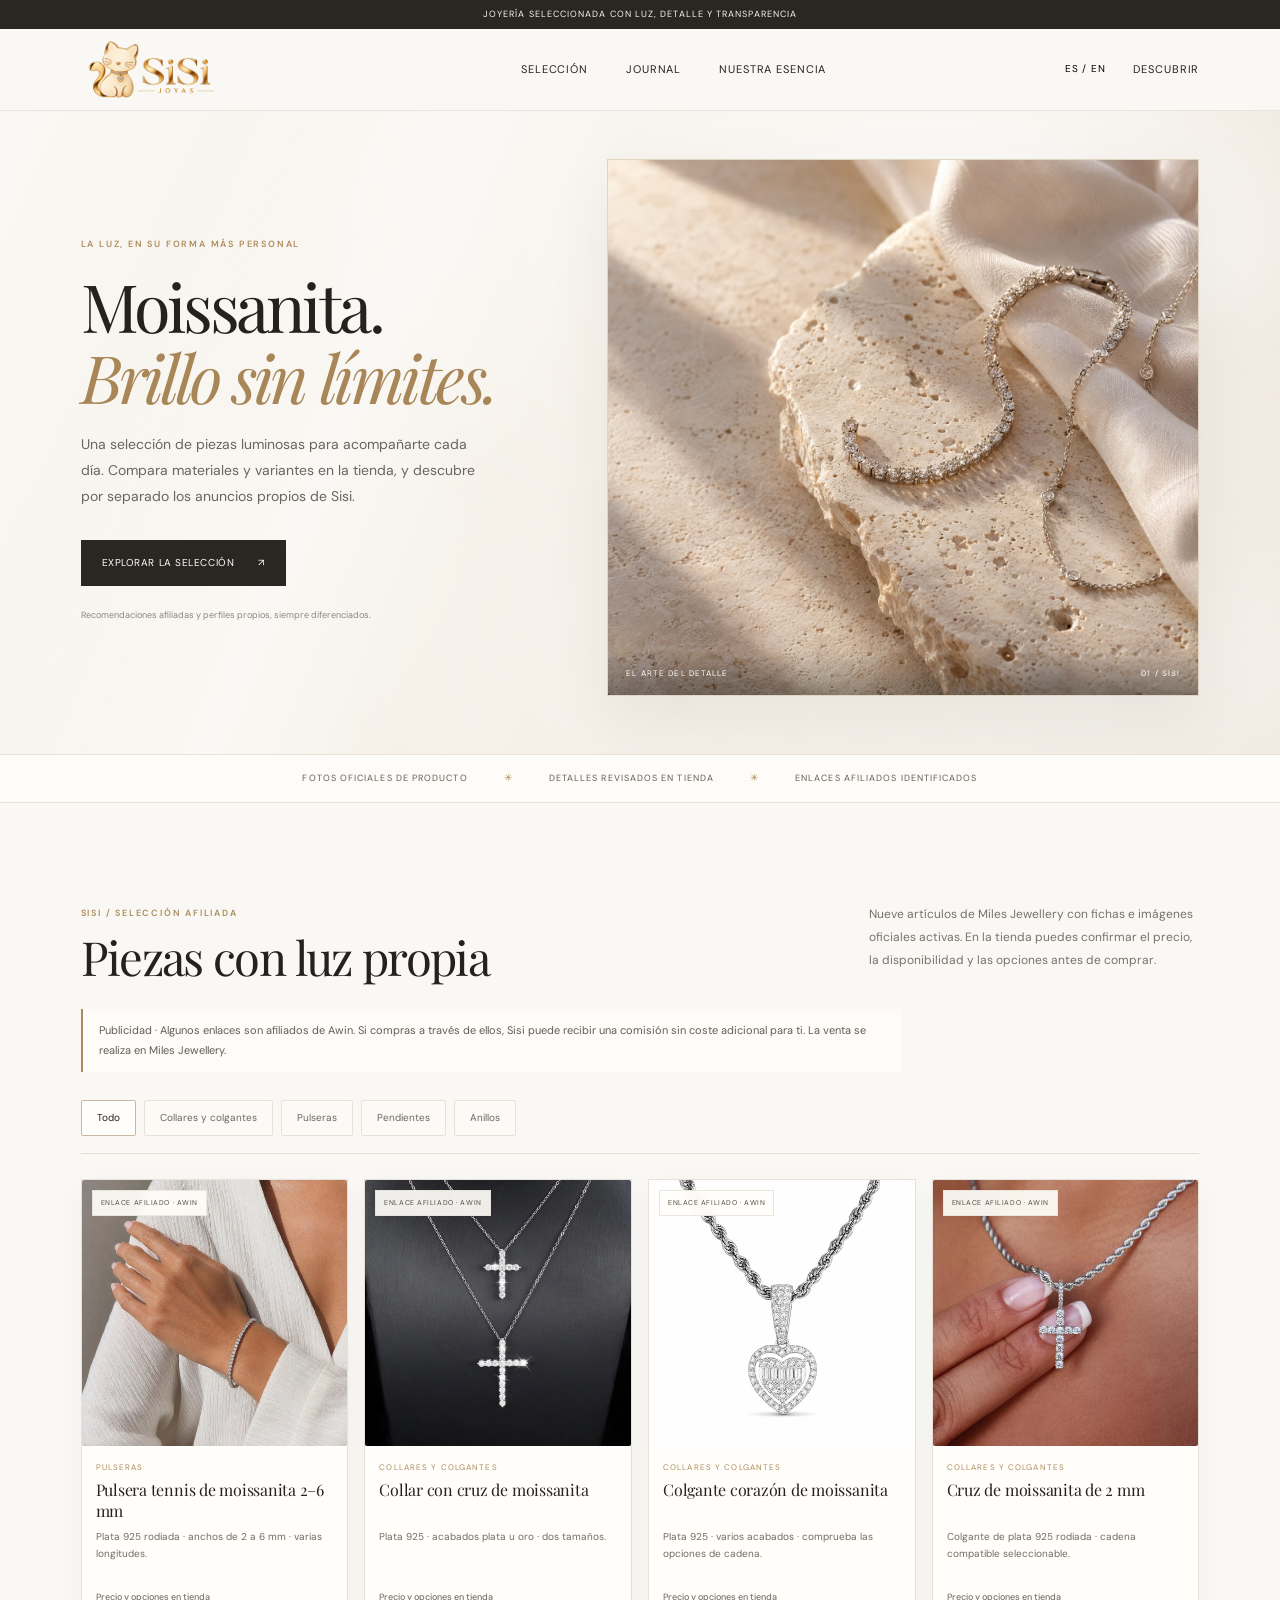
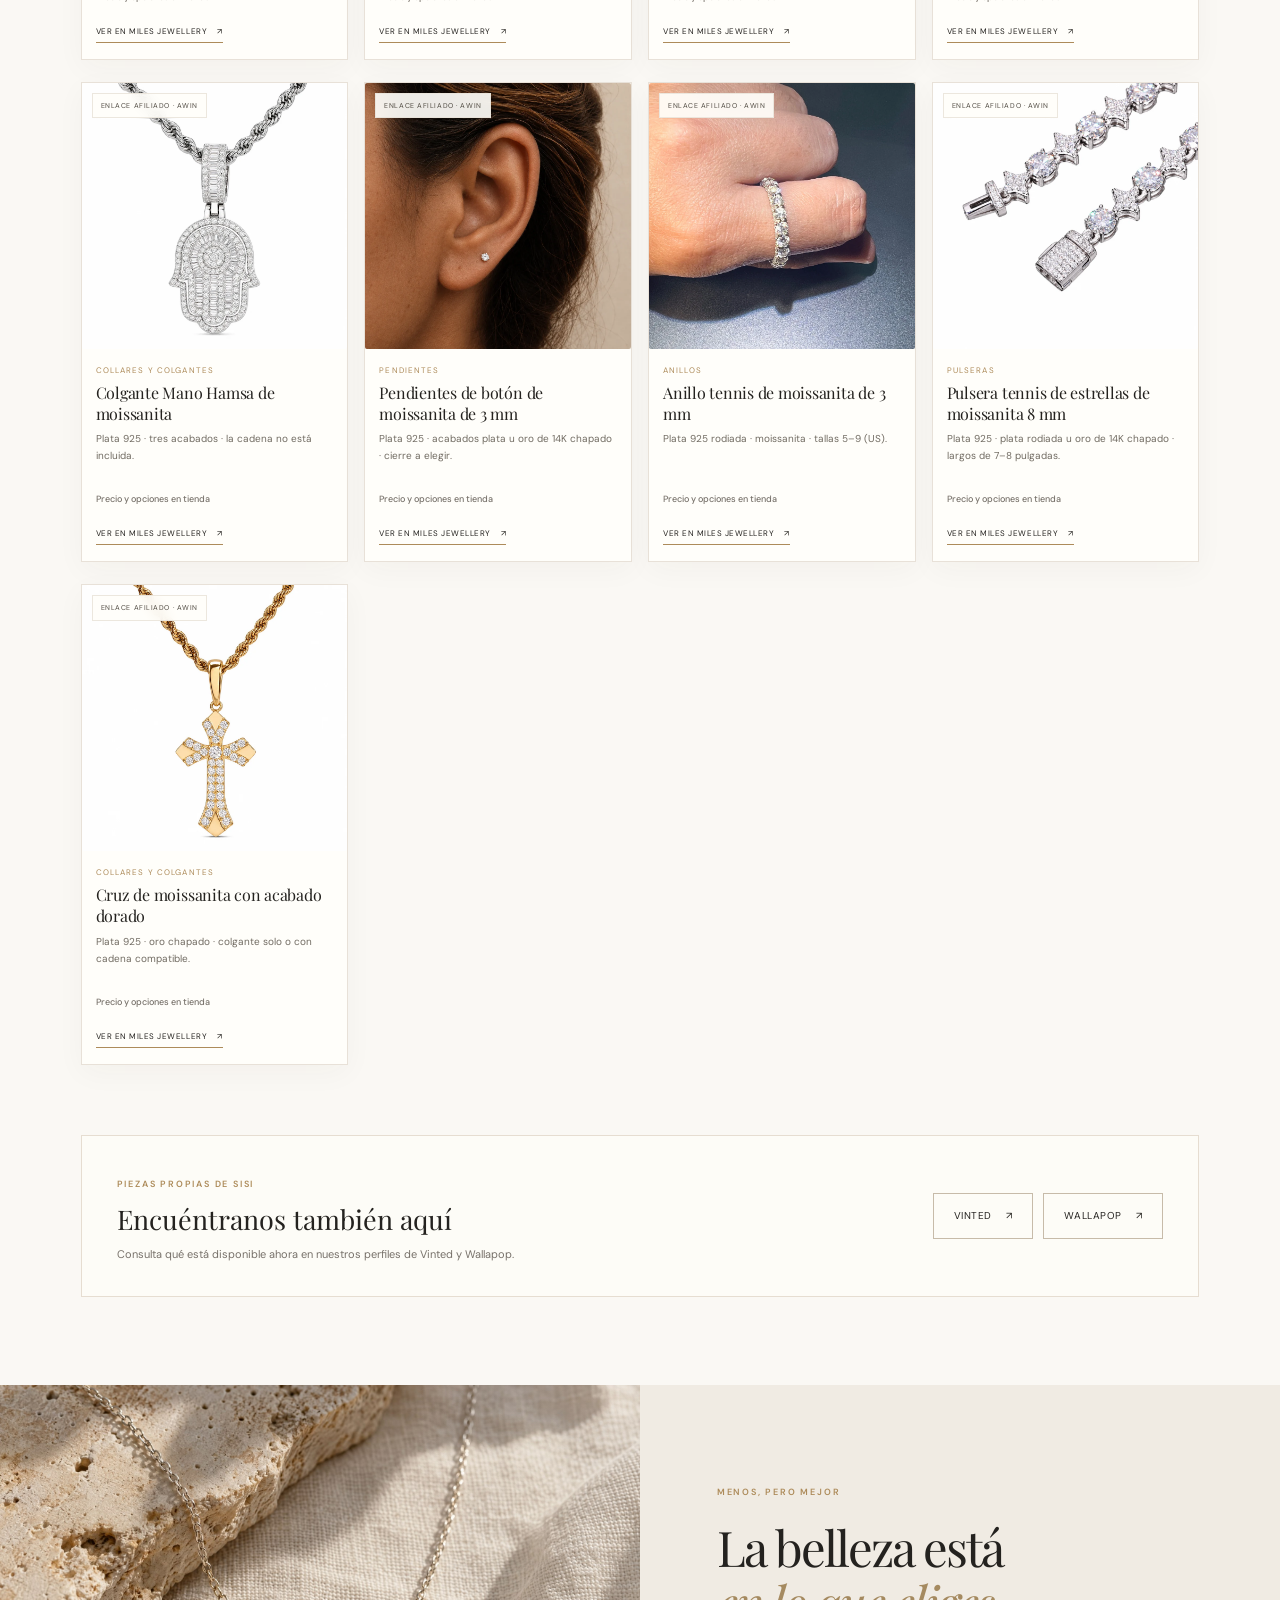
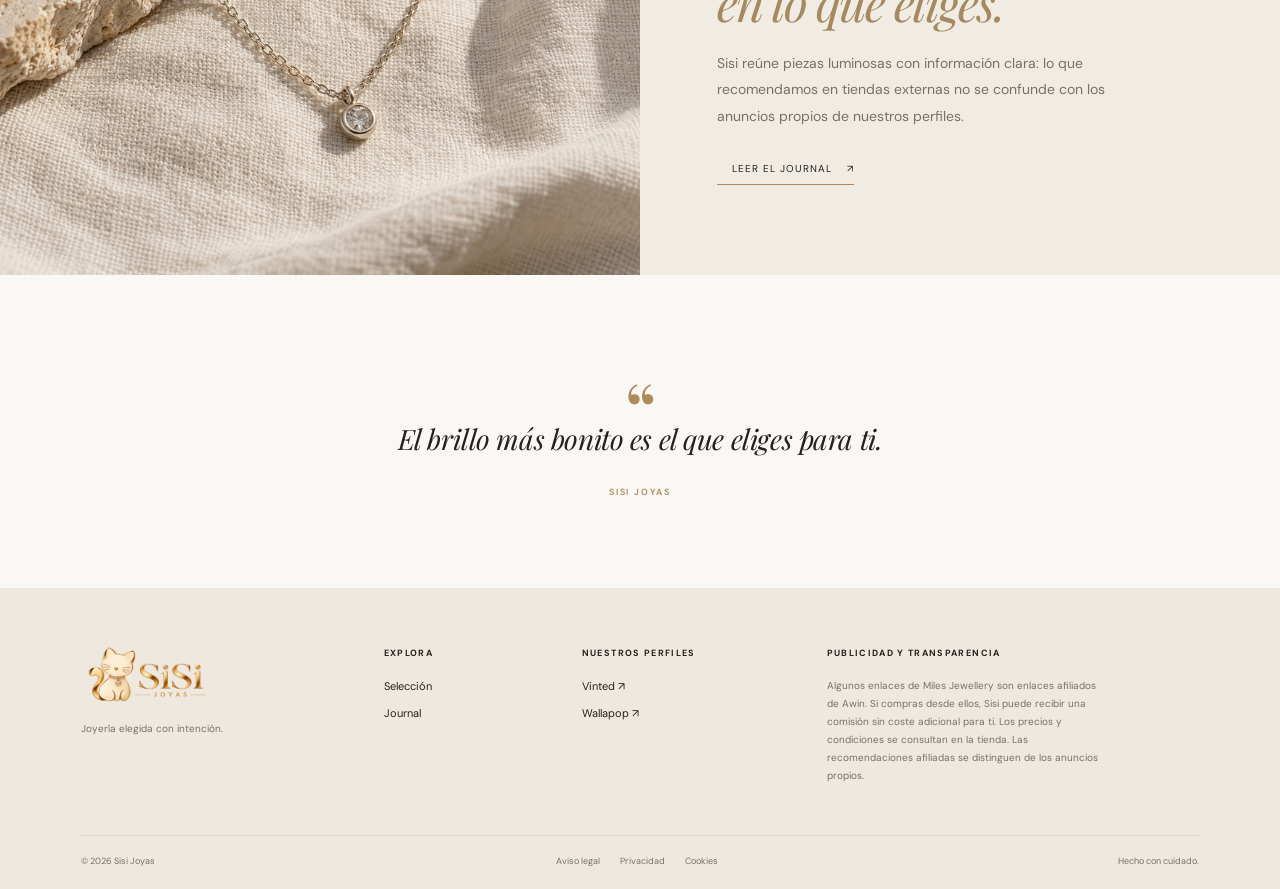
==== commit e41c3d46: "Amplia catalogo afiliado y adapta logo Sisi" ====
--- a/index.html
+++ b/index.html
@@ -4,12 +4,12 @@
   <meta charset="utf-8">
   <meta name="viewport" content="width=device-width, initial-scale=1">
   <title>Sisi Joyas | Moissanita y plata 925</title>
-  <meta name="description" content="Sisi reúne cinco joyas de moissanita en plata 925. Comprueba fotos, detalles y opciones en Miles Jewellery y consulta nuestros perfiles de Vinted y Wallapop.">
-  <meta name="keywords" content="Sisi Joyas, joyas de moissanita, plata 925, pulsera tennis moissanita, colgantes de moissanita">
+  <meta name="description" content="Sisi reúne nueve joyas de moissanita en plata 925: pendientes, anillos, pulseras y colgantes. Consulta fotos y opciones en Miles Jewellery.">
+  <meta name="keywords" content="Sisi Joyas, joyas de moissanita, plata 925, pendientes de moissanita, anillos de moissanita, pulseras, colgantes">
   <meta name="theme-color" content="#faf8f4">
   <meta name="robots" content="index,follow">
   <link rel="canonical" href="https://sisijoyas.store/">
-  <link rel="icon" href="assets/favicon.svg" type="image/svg+xml">
+  <link rel="icon" href="assets/sisi-favicon.png" type="image/png">
   <link rel="stylesheet" href="css/styles.css">
   <link rel="stylesheet" href="css/affiliate-refresh.css">
   <meta property="og:type" content="website">
@@ -31,7 +31,7 @@
   <div class="announcement" data-i18n="announcement">Joyería seleccionada con luz, detalle y transparencia</div>
   <header class="site-header">
     <a class="brand" href="index.html" aria-label="Sisi Joyas — inicio">
-      <img src="assets/sisi-logo.svg" alt="Sisi Joyas" width="108">
+      <img src="assets/sisi-logo-horizontal.webp" alt="Sisi Joyas" width="138" height="78">
     </a>
     <nav class="desktop-nav" id="primary-navigation" aria-label="Navegación principal">
       <a href="#catalog" data-i18n="nav_shop">Selección</a>
@@ -72,7 +72,7 @@
           <p class="eyebrow" data-i18n="catalog_eyebrow">SISI / SELECCIÓN AFILIADA</p>
           <h2 id="catalog-title" data-i18n="catalog_title">Piezas con luz propia</h2>
         </div>
-        <p data-i18n="catalog_intro">Cinco artículos de Miles Jewellery con fichas e imágenes oficiales activas. En la tienda puedes confirmar el precio, la disponibilidad y las opciones antes de comprar.</p>
+        <p data-i18n="catalog_intro">Nueve artículos de Miles Jewellery con fichas e imágenes oficiales activas. En la tienda puedes confirmar el precio, la disponibilidad y las opciones antes de comprar.</p>
       </div>
       <p class="affiliate-disclosure" data-i18n="affiliate_inline">Publicidad · Algunos enlaces son afiliados de Awin. Si compras a través de ellos, Sisi puede recibir una comisión sin coste adicional para ti. La venta se realiza en Miles Jewellery.</p>
 
@@ -81,6 +81,8 @@
           <button class="filter active" type="button" data-category="all" aria-pressed="true" data-i18n="filter_all">Todo</button>
           <button class="filter" type="button" data-category="pendants" aria-pressed="false" data-i18n="filter_pendants">Collares y colgantes</button>
           <button class="filter" type="button" data-category="bracelets" aria-pressed="false" data-i18n="filter_bracelets">Pulseras</button>
+          <button class="filter" type="button" data-category="earrings" aria-pressed="false" data-i18n="filter_earrings">Pendientes</button>
+          <button class="filter" type="button" data-category="rings" aria-pressed="false" data-i18n="filter_rings">Anillos</button>
         </div>
       </div>
 
@@ -147,6 +149,58 @@
             <h3 data-i18n="product_hamsa_name">Colgante Mano Hamsa de moissanita</h3>
             <p class="product-desc" data-i18n="product_hamsa_specs">Plata 925 · tres acabados · la cadena no está incluida.</p>
             <div class="product-bottom"><span class="product-price" data-i18n="price_at_shop">Precio y opciones en tienda</span><a class="product-buy" data-affiliate-link href="https://www.awin1.com/cread.php?awinmid=129311&amp;awinaffid=3099234&amp;ued=https%3A%2F%2Fmilesjewellery.com%2Fproducts%2Fmoissanite-hamsa-pendant-925-silver" target="_blank" rel="sponsored nofollow noopener noreferrer"><span data-i18n="product_cta">Ver en Miles Jewellery</span><span aria-hidden="true">↗</span></a></div>
+          </div>
+        </article>
+
+        <article class="product-card" data-affiliate-card data-product-id="miles-earrings-stud-3mm" data-category="earrings">
+          <a class="product-image" data-affiliate-link href="https://www.awin1.com/cread.php?awinmid=129311&amp;awinaffid=3099234&amp;ued=https%3A%2F%2Fmilesjewellery.com%2Fproducts%2F3mm-round-cut-moissanite-stud-earrings" target="_blank" rel="sponsored nofollow noopener noreferrer" aria-label="Ver pendientes de moissanita de 3 mm en Miles Jewellery">
+            <img src="assets/products/miles-stud-earrings-3mm.webp" width="1000" height="1000" alt="Pendiente de moissanita de 3 mm llevado en la oreja" data-alt-es="Pendiente de moissanita de 3 mm llevado en la oreja" data-alt-en="3 mm moissanite stud earring worn on the ear" loading="lazy" decoding="async">
+            <span class="product-tag" data-i18n="affiliate_product_tag">Enlace afiliado · Awin</span>
+          </a>
+          <div class="product-info">
+            <span class="product-category" data-i18n="category_earrings">Pendientes</span>
+            <h3 data-i18n="product_earrings_name">Pendientes de moissanita de 3 mm</h3>
+            <p class="product-desc" data-i18n="product_earrings_specs">Plata 925 · acabados plata u oro de 14K chapado · cierre a elegir.</p>
+            <div class="product-bottom"><span class="product-price" data-i18n="price_at_shop">Precio y opciones en tienda</span><a class="product-buy" data-affiliate-link href="https://www.awin1.com/cread.php?awinmid=129311&amp;awinaffid=3099234&amp;ued=https%3A%2F%2Fmilesjewellery.com%2Fproducts%2F3mm-round-cut-moissanite-stud-earrings" target="_blank" rel="sponsored nofollow noopener noreferrer"><span data-i18n="product_cta">Ver en Miles Jewellery</span><span aria-hidden="true">↗</span></a></div>
+          </div>
+        </article>
+
+        <article class="product-card" data-affiliate-card data-product-id="miles-ring-tennis-3mm" data-category="rings">
+          <a class="product-image" data-affiliate-link href="https://www.awin1.com/cread.php?awinmid=129311&amp;awinaffid=3099234&amp;ued=https%3A%2F%2Fmilesjewellery.com%2Fproducts%2F3mm-moissanite-tennis-chain-ring" target="_blank" rel="sponsored nofollow noopener noreferrer" aria-label="Ver anillo tennis de moissanita de 3 mm en Miles Jewellery">
+            <img src="assets/products/miles-tennis-ring-3mm.webp" width="1000" height="1194" alt="Anillo fino de moissanita de 3 mm llevado en un dedo" data-alt-es="Anillo fino de moissanita de 3 mm llevado en un dedo" data-alt-en="Slim 3 mm moissanite ring worn on a finger" loading="lazy" decoding="async">
+            <span class="product-tag" data-i18n="affiliate_product_tag">Enlace afiliado · Awin</span>
+          </a>
+          <div class="product-info">
+            <span class="product-category" data-i18n="category_rings">Anillos</span>
+            <h3 data-i18n="product_ring_name">Anillo tennis de moissanita de 3 mm</h3>
+            <p class="product-desc" data-i18n="product_ring_specs">Plata 925 rodiada · moissanita · tallas 5–9 (US).</p>
+            <div class="product-bottom"><span class="product-price" data-i18n="price_at_shop">Precio y opciones en tienda</span><a class="product-buy" data-affiliate-link href="https://www.awin1.com/cread.php?awinmid=129311&amp;awinaffid=3099234&amp;ued=https%3A%2F%2Fmilesjewellery.com%2Fproducts%2F3mm-moissanite-tennis-chain-ring" target="_blank" rel="sponsored nofollow noopener noreferrer"><span data-i18n="product_cta">Ver en Miles Jewellery</span><span aria-hidden="true">↗</span></a></div>
+          </div>
+        </article>
+
+        <article class="product-card" data-affiliate-card data-product-id="miles-bracelet-star-8mm" data-category="bracelets">
+          <a class="product-image" data-affiliate-link href="https://www.awin1.com/cread.php?awinmid=129311&amp;awinaffid=3099234&amp;ued=https%3A%2F%2Fmilesjewellery.com%2Fproducts%2F8mm-moissanite-star-tennis-bracelet" target="_blank" rel="sponsored nofollow noopener noreferrer" aria-label="Ver pulsera de estrellas de moissanita de 8 mm en Miles Jewellery">
+            <img src="assets/products/miles-star-bracelet-8mm.webp" width="1000" height="1000" alt="Pulsera tennis de moissanita con eslabones de estrella" data-alt-es="Pulsera tennis de moissanita con eslabones de estrella" data-alt-en="Moissanite tennis bracelet with star-shaped links" loading="lazy" decoding="async">
+            <span class="product-tag" data-i18n="affiliate_product_tag">Enlace afiliado · Awin</span>
+          </a>
+          <div class="product-info">
+            <span class="product-category" data-i18n="category_bracelets">Pulseras</span>
+            <h3 data-i18n="product_star_bracelet_name">Pulsera de estrellas de moissanita</h3>
+            <p class="product-desc" data-i18n="product_star_bracelet_specs">Plata 925 · ancho de 8 mm · plata rodiada u oro de 14K chapado.</p>
+            <div class="product-bottom"><span class="product-price" data-i18n="price_at_shop">Precio y opciones en tienda</span><a class="product-buy" data-affiliate-link href="https://www.awin1.com/cread.php?awinmid=129311&amp;awinaffid=3099234&amp;ued=https%3A%2F%2Fmilesjewellery.com%2Fproducts%2F8mm-moissanite-star-tennis-bracelet" target="_blank" rel="sponsored nofollow noopener noreferrer"><span data-i18n="product_cta">Ver en Miles Jewellery</span><span aria-hidden="true">↗</span></a></div>
+          </div>
+        </article>
+
+        <article class="product-card" data-affiliate-card data-product-id="miles-cross-gold-iced" data-category="pendants">
+          <a class="product-image" data-affiliate-link href="https://www.awin1.com/cread.php?awinmid=129311&amp;awinaffid=3099234&amp;ued=https%3A%2F%2Fmilesjewellery.com%2Fproducts%2Fmoissanite-cross-pendant-925-silver" target="_blank" rel="sponsored nofollow noopener noreferrer" aria-label="Ver cruz de moissanita en plata 925 con acabado dorado en Miles Jewellery">
+            <img src="assets/products/miles-cross-gold-moissanite.webp" width="1000" height="1000" alt="Cruz de moissanita con acabado dorado chapado" data-alt-es="Cruz de moissanita con acabado dorado chapado" data-alt-en="Moissanite cross pendant in a gold-plated finish" loading="lazy" decoding="async">
+            <span class="product-tag" data-i18n="affiliate_product_tag">Enlace afiliado · Awin</span>
+          </a>
+          <div class="product-info">
+            <span class="product-category" data-i18n="category_pendants">Collares y colgantes</span>
+            <h3 data-i18n="product_gold_cross_name">Cruz iced de moissanita en dorado</h3>
+            <p class="product-desc" data-i18n="product_gold_cross_specs">Plata 925 · acabado dorado chapado · colgante solo o con cadena compatible.</p>
+            <div class="product-bottom"><span class="product-price" data-i18n="price_at_shop">Precio y opciones en tienda</span><a class="product-buy" data-affiliate-link href="https://www.awin1.com/cread.php?awinmid=129311&amp;awinaffid=3099234&amp;ued=https%3A%2F%2Fmilesjewellery.com%2Fproducts%2Fmoissanite-cross-pendant-925-silver" target="_blank" rel="sponsored nofollow noopener noreferrer"><span data-i18n="product_cta">Ver en Miles Jewellery</span><span aria-hidden="true">↗</span></a></div>
           </div>
         </article>
       </div>
@@ -187,7 +241,7 @@
   <footer class="site-footer">
     <div class="footer-main">
       <div>
-        <img class="footer-brand" src="assets/sisi-logo.svg" alt="Sisi Joyas" width="96" height="36" loading="lazy">
+        <img class="footer-brand" src="assets/sisi-logo-horizontal.webp" alt="Sisi Joyas" width="138" height="78" loading="lazy">
         <p data-i18n="footer_tagline">Joyería elegida con intención.</p>
       </div>
       <div>
--- a/css/affiliate-refresh.css
+++ b/css/affiliate-refresh.css
@@ -1,8 +1,9 @@
 /* Sisi affiliate edit: clear attribution, product-first photography and responsive cards. */
 .brand img {
   display: block;
-  width: 108px;
+  width: 138px;
   height: auto;
+  object-fit: contain;
 }
 
 .hero-art {
@@ -43,7 +44,7 @@
 }
 
 .product-grid {
-  grid-template-columns: repeat(5, minmax(0, 1fr));
+  grid-template-columns: repeat(4, minmax(0, 1fr));
   align-items: stretch;
   gap: 22px 16px;
 }
@@ -172,7 +173,7 @@
 
 .footer-brand {
   display: block;
-  width: 96px;
+  width: 130px;
   height: auto;
 }
 
@@ -225,6 +226,10 @@
     display: none;
   }
 
+  .brand img {
+    width: 98px;
+  }
+
   .product-grid {
     grid-template-columns: repeat(2, minmax(0, 1fr));
     gap: 18px 12px;
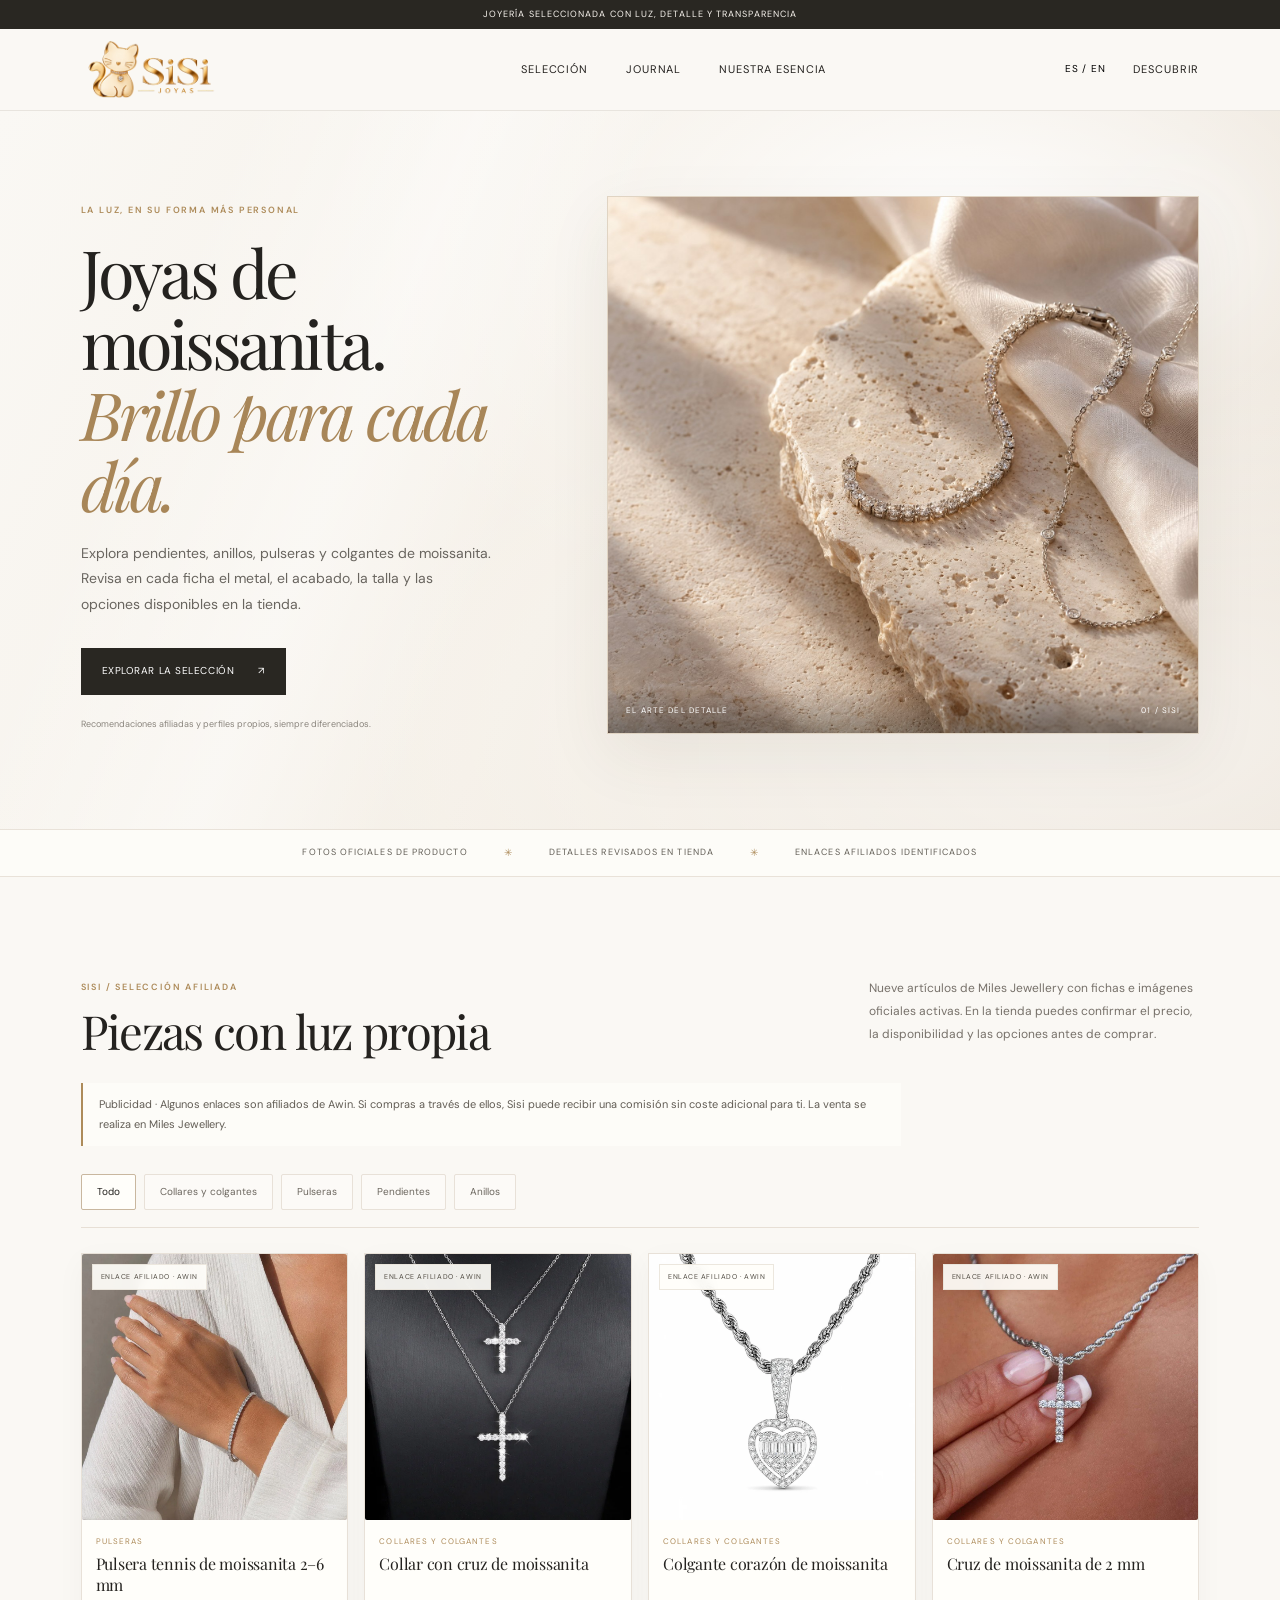
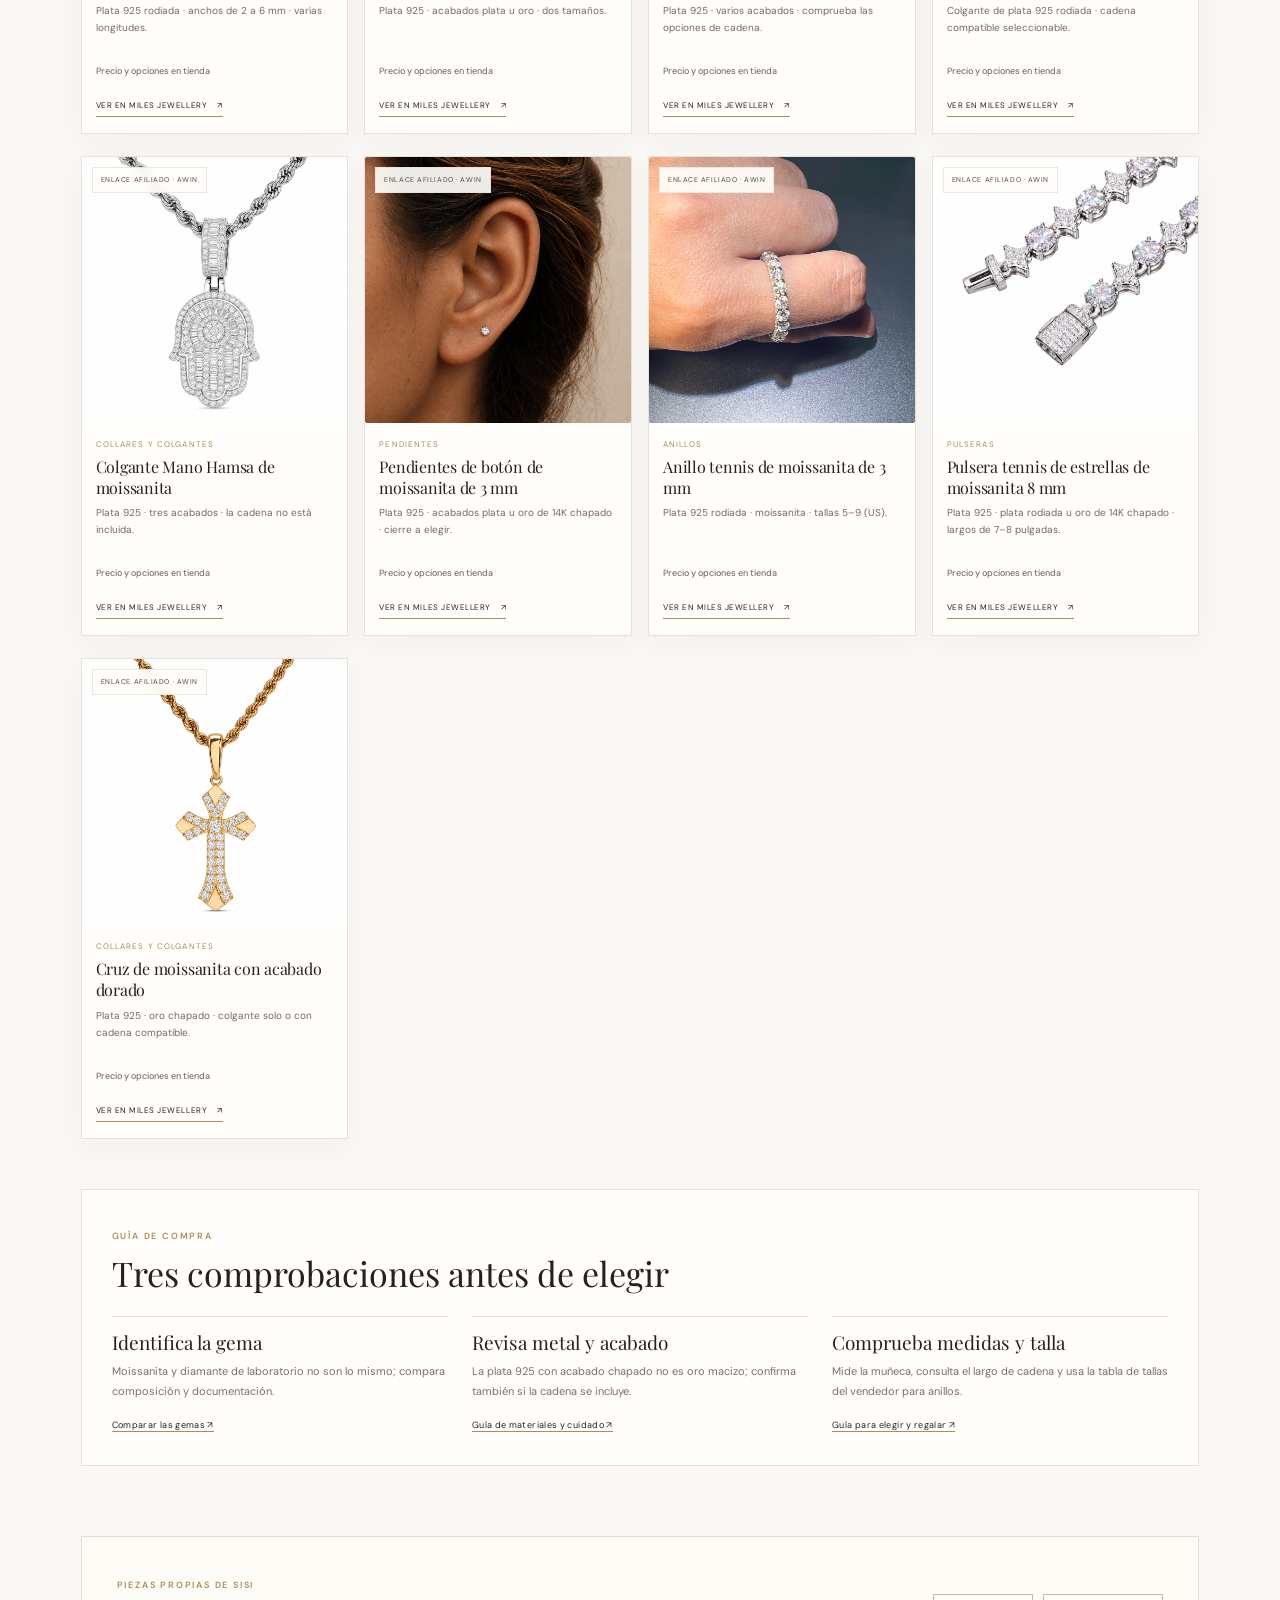
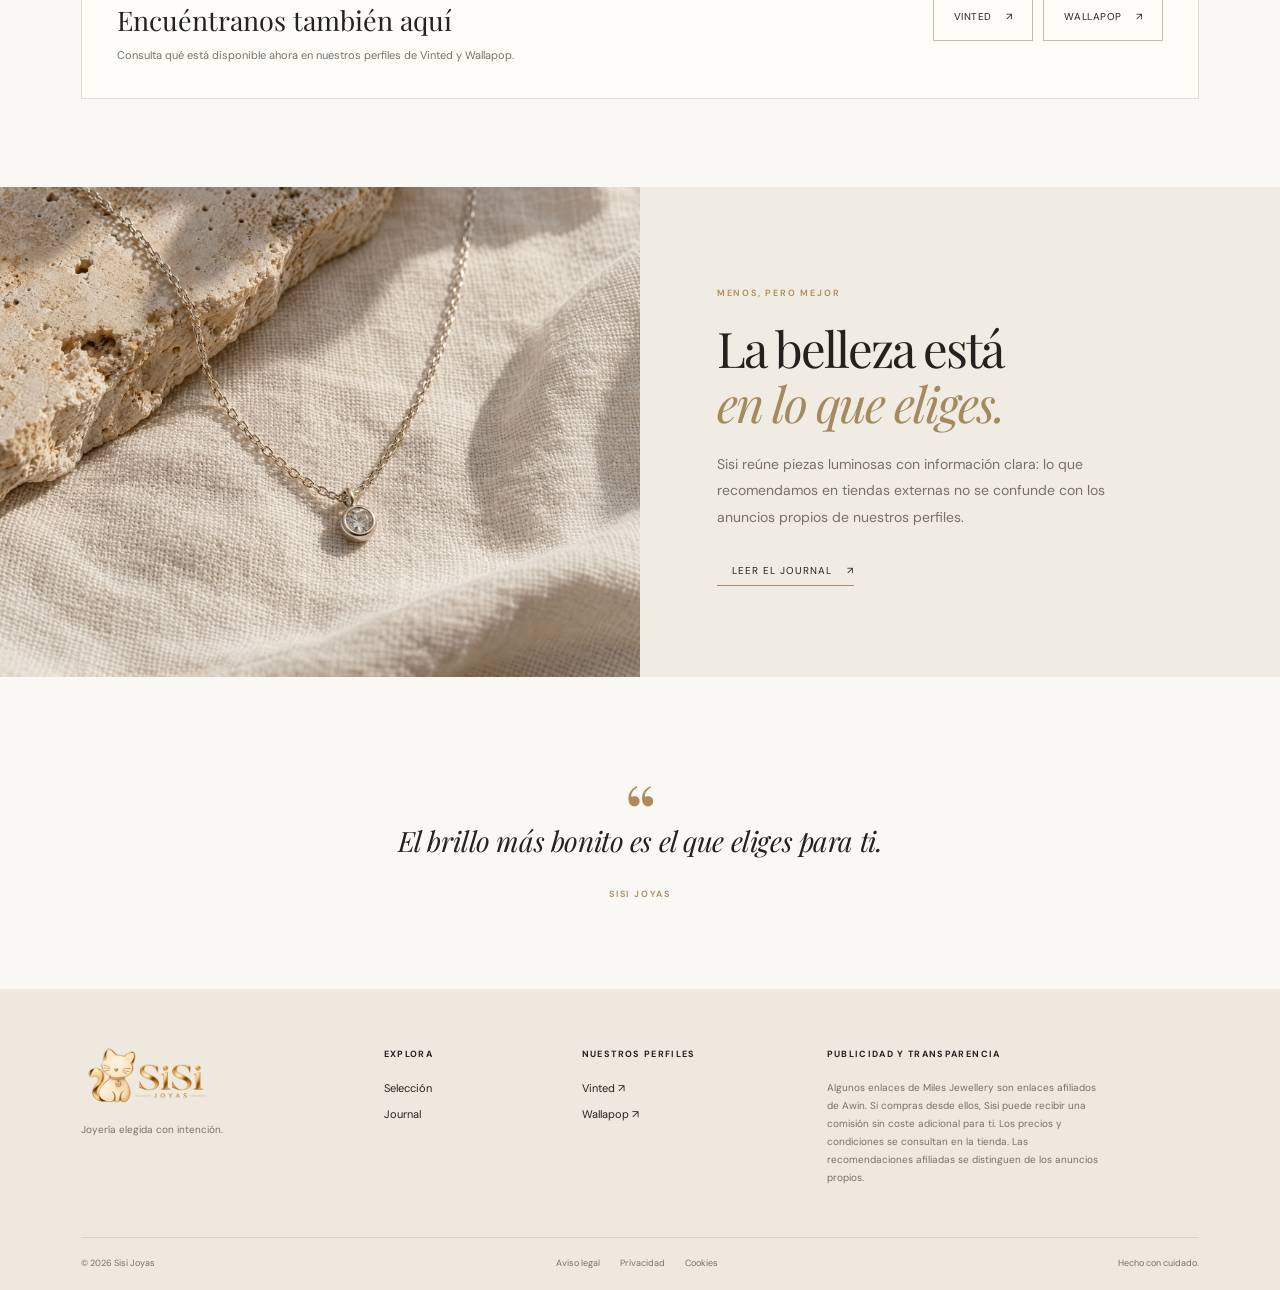
==== commit a9677d94: "Mejora SEO y guias editoriales de moissanita" ====
--- a/index.html
+++ b/index.html
@@ -3,8 +3,8 @@
 <head>
   <meta charset="utf-8">
   <meta name="viewport" content="width=device-width, initial-scale=1">
-  <title>Sisi Joyas | Moissanita y plata 925</title>
-  <meta name="description" content="Sisi reúne nueve joyas de moissanita en plata 925: pendientes, anillos, pulseras y colgantes. Consulta fotos y opciones en Miles Jewellery.">
+  <title>Joyas de moissanita en plata 925 | Sisi Joyas</title>
+  <meta name="description" content="Descubre pendientes, anillos, pulseras y colgantes de moissanita en plata 925. Compara acabados y opciones en Miles Jewellery antes de elegir.">
   <meta name="keywords" content="Sisi Joyas, joyas de moissanita, plata 925, pendientes de moissanita, anillos de moissanita, pulseras, colgantes">
   <meta name="theme-color" content="#faf8f4">
   <meta name="robots" content="index,follow">
@@ -14,17 +14,17 @@
   <link rel="stylesheet" href="css/affiliate-refresh.css">
   <meta property="og:type" content="website">
   <meta property="og:site_name" content="Sisi Joyas">
-  <meta property="og:title" content="Sisi Joyas — Moissanita y plata 925">
-  <meta property="og:description" content="Una selección cuidada de joyas de moissanita, con afiliados identificados y perfiles propios separados.">
+  <meta property="og:title" content="Joyas de moissanita en plata 925 | Sisi Joyas">
+  <meta property="og:description" content="Pendientes, anillos, pulseras y colgantes de moissanita. Compara materiales y acabados en la selección editorial de Sisi.">
   <meta property="og:url" content="https://sisijoyas.store/">
   <meta property="og:image" content="https://sisijoyas.store/assets/sisi-hero.jpg">
   <meta property="og:image:alt" content="Pulsera y cadena plateadas sobre piedra clara, fotografía editorial de Sisi Joyas">
   <meta name="twitter:card" content="summary_large_image">
-  <meta name="twitter:title" content="Sisi Joyas — Moissanita y plata 925">
-  <meta name="twitter:description" content="Una selección cuidada de joyas de moissanita, con afiliados identificados y perfiles propios separados.">
+  <meta name="twitter:title" content="Joyas de moissanita en plata 925 | Sisi Joyas">
+  <meta name="twitter:description" content="Pendientes, anillos, pulseras y colgantes de moissanita. Compara materiales y acabados en la selección editorial de Sisi.">
   <meta name="twitter:image" content="https://sisijoyas.store/assets/sisi-hero.jpg">
   <script type="application/ld+json">
-    {"@context":"https://schema.org","@type":"WebSite","name":"Sisi Joyas","url":"https://sisijoyas.store/","description":"Selección editorial de joyas de moissanita y plata 925, con enlaces de afiliación identificados.","inLanguage":["es","en"]}
+    {"@context":"https://schema.org","@graph":[{"@type":"WebSite","@id":"https://sisijoyas.store/#website","name":"Sisi Joyas","url":"https://sisijoyas.store/","description":"Selección editorial de joyas de moissanita con materiales y enlaces afiliados identificados.","inLanguage":["es","en"],"publisher":{"@id":"https://sisijoyas.store/#organization"}},{"@type":"Organization","@id":"https://sisijoyas.store/#organization","name":"Sisi Joyas","url":"https://sisijoyas.store/","logo":{"@type":"ImageObject","url":"https://sisijoyas.store/assets/sisi-favicon.png"},"sameAs":["https://www.vinted.es/member/230400884-sisijoyas","https://www.wallapop.com/user/luisa-27041122?_pid=wi&_uid=27041122"]}]}
   </script>
 </head>
 <body>
@@ -49,8 +49,8 @@
     <section class="hero" aria-labelledby="hero-title">
       <div class="hero-copy">
         <p class="eyebrow" data-i18n="hero_eyebrow">LA LUZ, EN SU FORMA MÁS PERSONAL</p>
-        <h1 id="hero-title" data-i18n="hero_title">Moissanita.<br><em>Brillo sin límites.</em></h1>
-        <p class="hero-text" data-i18n="hero_text">Una selección de piezas luminosas para acompañarte cada día. Compara materiales y variantes en la tienda, y descubre por separado los anuncios propios de Sisi.</p>
+        <h1 id="hero-title" data-i18n="hero_title">Joyas de moissanita.<br><em>Brillo para cada día.</em></h1>
+        <p class="hero-text" data-i18n="hero_text">Explora pendientes, anillos, pulseras y colgantes de moissanita. Revisa en cada ficha el metal, el acabado, la talla y las opciones disponibles en la tienda.</p>
         <a class="button button-dark" href="#catalog"><span data-i18n="hero_cta">Explorar la selección</span><span aria-hidden="true">↗</span></a>
         <p class="hero-note" data-i18n="hero_note">Recomendaciones afiliadas y perfiles propios, siempre diferenciados.</p>
       </div>
@@ -206,6 +206,16 @@
       </div>
       <p id="empty-state" class="empty-state" hidden data-i18n="empty_catalog">No hay piezas en esta categoría.</p>
 
+      <aside class="catalog-guide" aria-labelledby="catalog-guide-title">
+        <p class="eyebrow" data-i18n="quick_guide_eyebrow">GUÍA DE COMPRA</p>
+        <h3 id="catalog-guide-title" data-i18n="quick_guide_title">Tres comprobaciones antes de elegir</h3>
+        <div class="catalog-guide-grid">
+          <article><h4 data-i18n="quick_guide_gem_title">Identifica la gema</h4><p data-i18n="quick_guide_gem_text">Moissanita y diamante de laboratorio no son lo mismo; compara composición y documentación.</p><a href="blog-moissanite-lab-diamond.html" data-i18n="quick_guide_gem_link">Comparar las gemas ↗</a></article>
+          <article><h4 data-i18n="quick_guide_metal_title">Revisa metal y acabado</h4><p data-i18n="quick_guide_metal_text">La plata 925 con acabado chapado no es oro macizo; confirma también si la cadena se incluye.</p><a href="blog-care.html" data-i18n="quick_guide_metal_link">Guía de materiales y cuidado ↗</a></article>
+          <article><h4 data-i18n="quick_guide_size_title">Comprueba medidas y talla</h4><p data-i18n="quick_guide_size_text">Mide la muñeca, consulta el largo de cadena y usa la tabla de tallas del vendedor para anillos.</p><a href="blog-gift-guide.html" data-i18n="quick_guide_size_link">Guía para elegir y regalar ↗</a></article>
+        </div>
+      </aside>
+
       <div class="marketplace-cta">
         <div class="marketplace-copy">
           <p class="eyebrow" data-i18n="market_eyebrow">PIEZAS PROPIAS DE SISI</p>
--- a/css/affiliate-refresh.css
+++ b/css/affiliate-refresh.css
@@ -152,6 +152,47 @@
 
 .product-card[hidden] {
   display: none;
+}
+
+.catalog-guide {
+  margin: 50px 0 0;
+  padding: 30px;
+  border: 1px solid var(--line);
+  background: var(--white);
+}
+
+.catalog-guide h3 {
+  margin: 7px 0 22px;
+  font: 400 clamp(25px, 3vw, 34px)/1.2 var(--serif);
+}
+
+.catalog-guide-grid {
+  display: grid;
+  grid-template-columns: repeat(3, minmax(0, 1fr));
+  gap: 24px;
+}
+
+.catalog-guide-grid article {
+  padding-top: 13px;
+  border-top: 1px solid var(--line);
+}
+
+.catalog-guide-grid h4 {
+  margin: 0 0 7px;
+  font: 400 19px/1.35 var(--serif);
+}
+
+.catalog-guide-grid p {
+  margin: 0 0 10px;
+  color: var(--muted);
+  font-size: 11px;
+  line-height: 1.8;
+}
+
+.catalog-guide-grid a {
+  border-bottom: 1px solid var(--gold);
+  font-size: 9px;
+  letter-spacing: 0.04em;
 }
 
 .marketplace-cta {
@@ -230,6 +271,15 @@
     width: 98px;
   }
 
+  .catalog-guide {
+    padding: 24px 20px;
+  }
+
+  .catalog-guide-grid {
+    grid-template-columns: 1fr;
+    gap: 17px;
+  }
+
   .product-grid {
     grid-template-columns: repeat(2, minmax(0, 1fr));
     gap: 18px 12px;
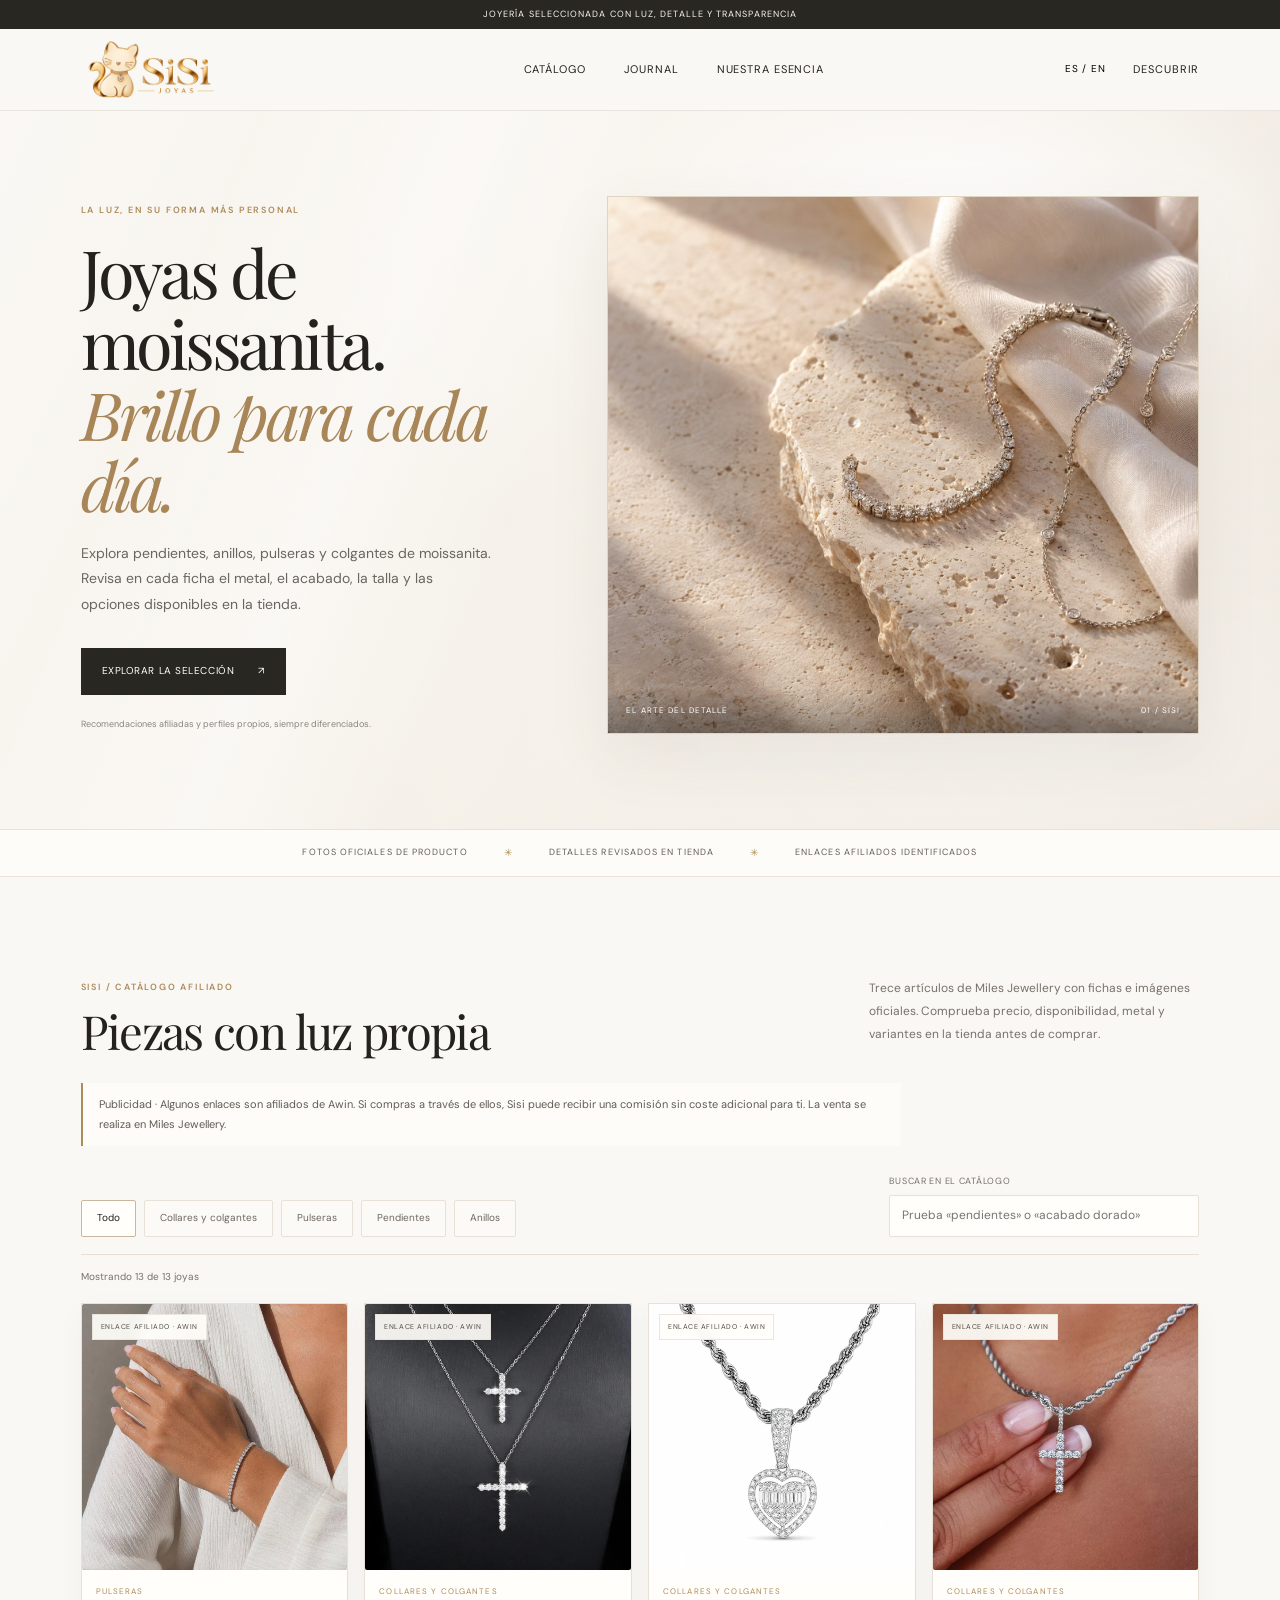
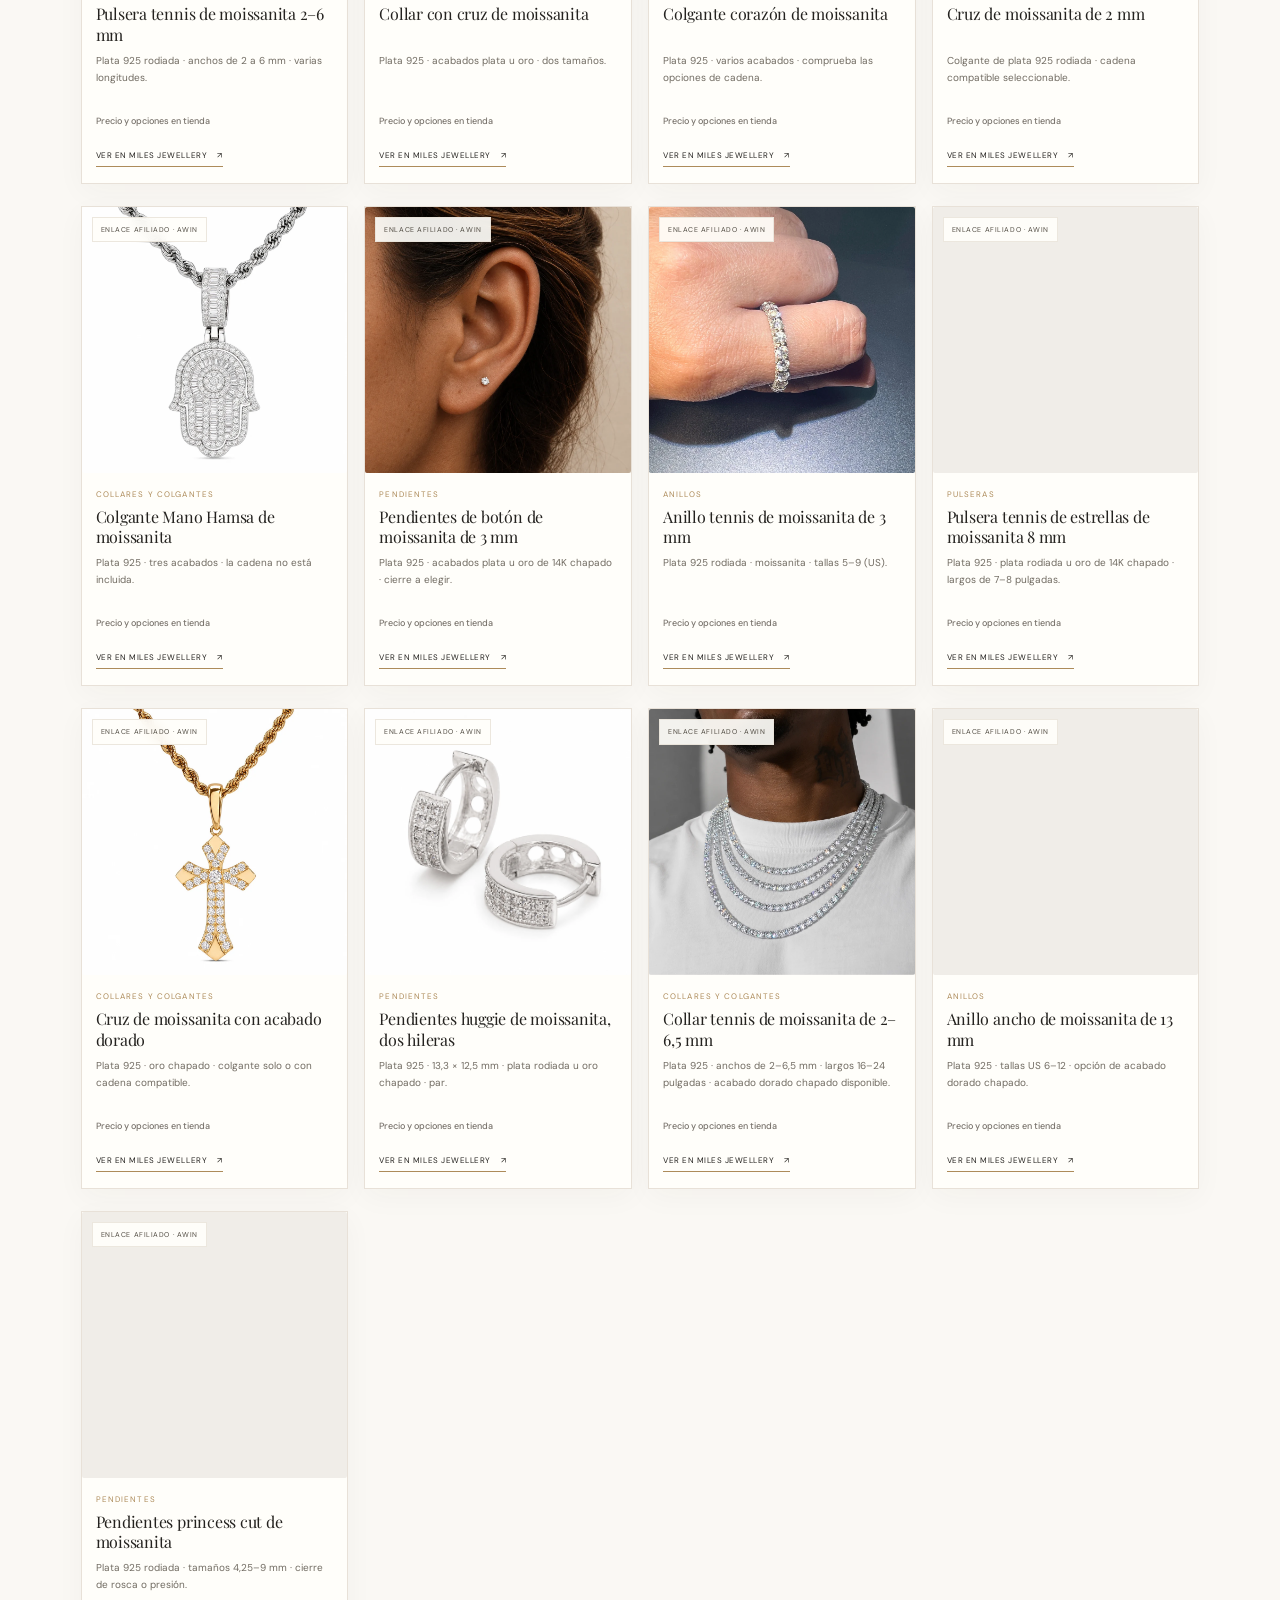
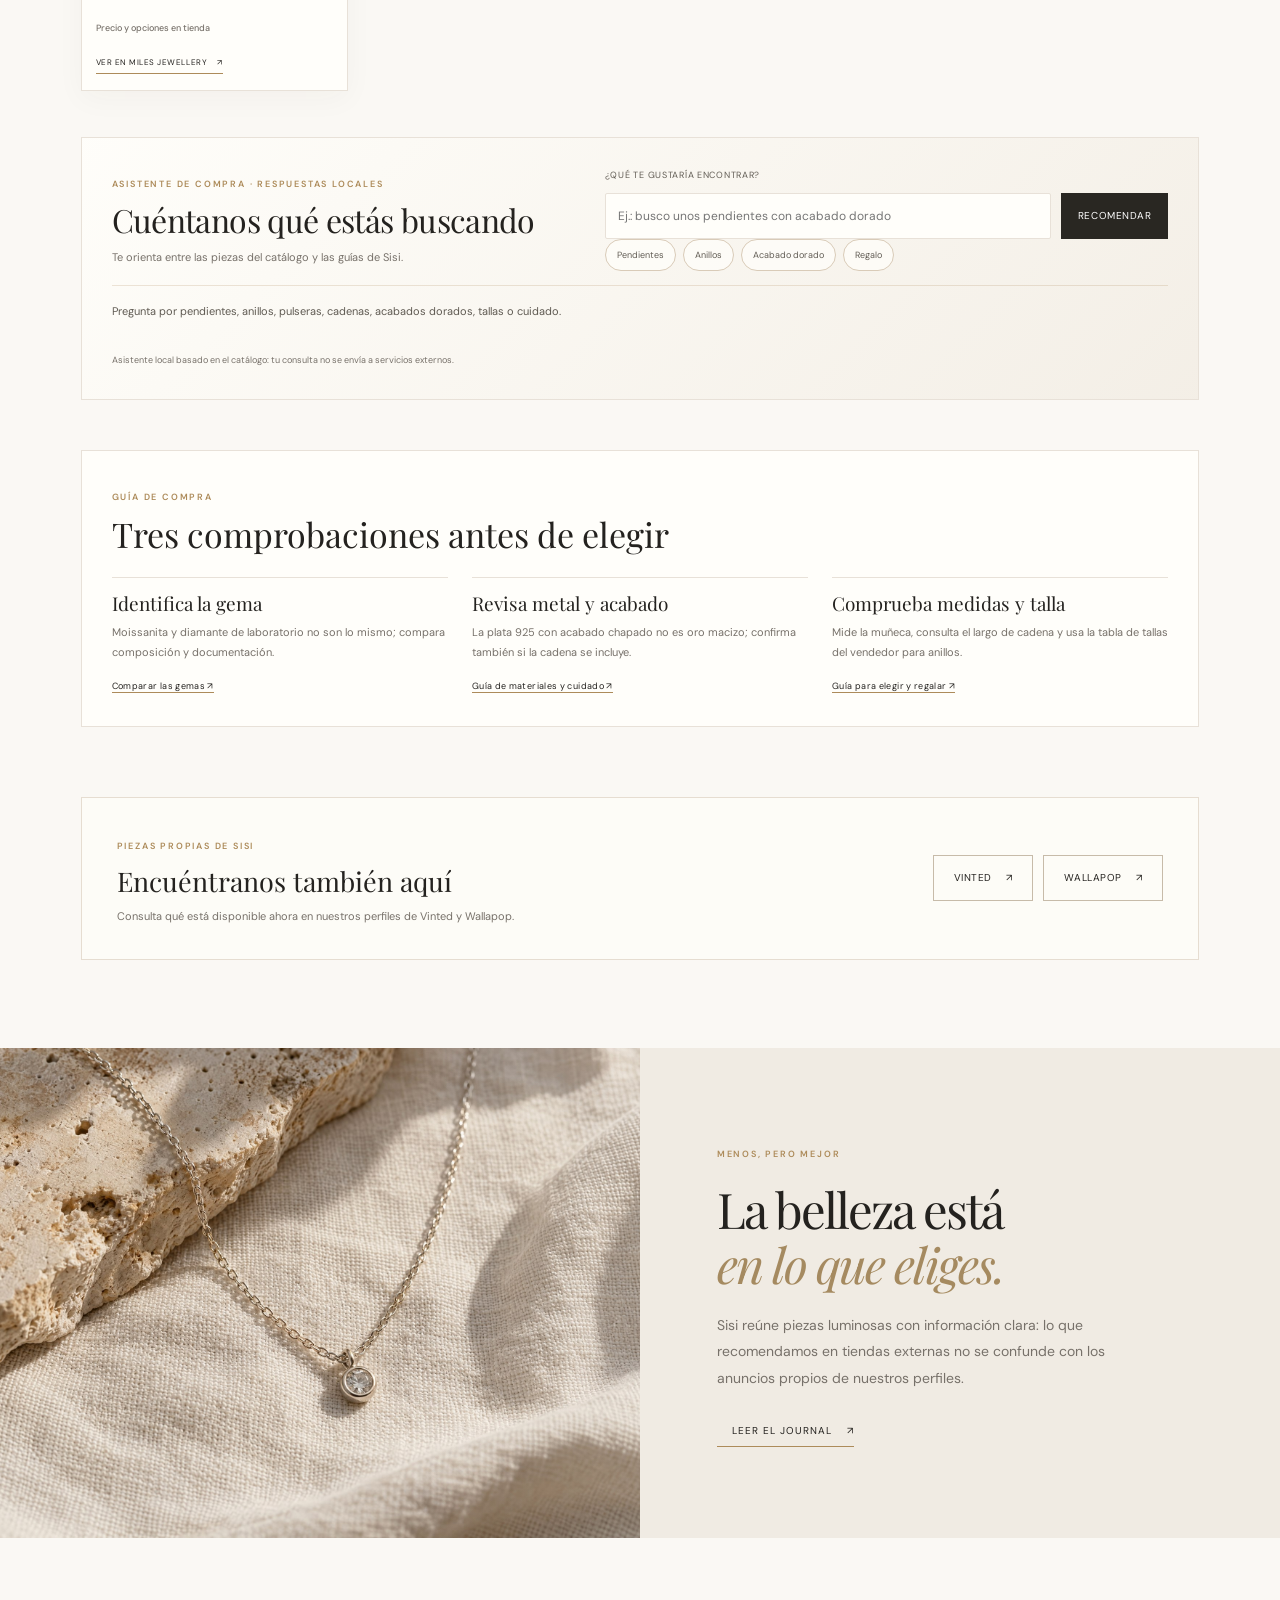
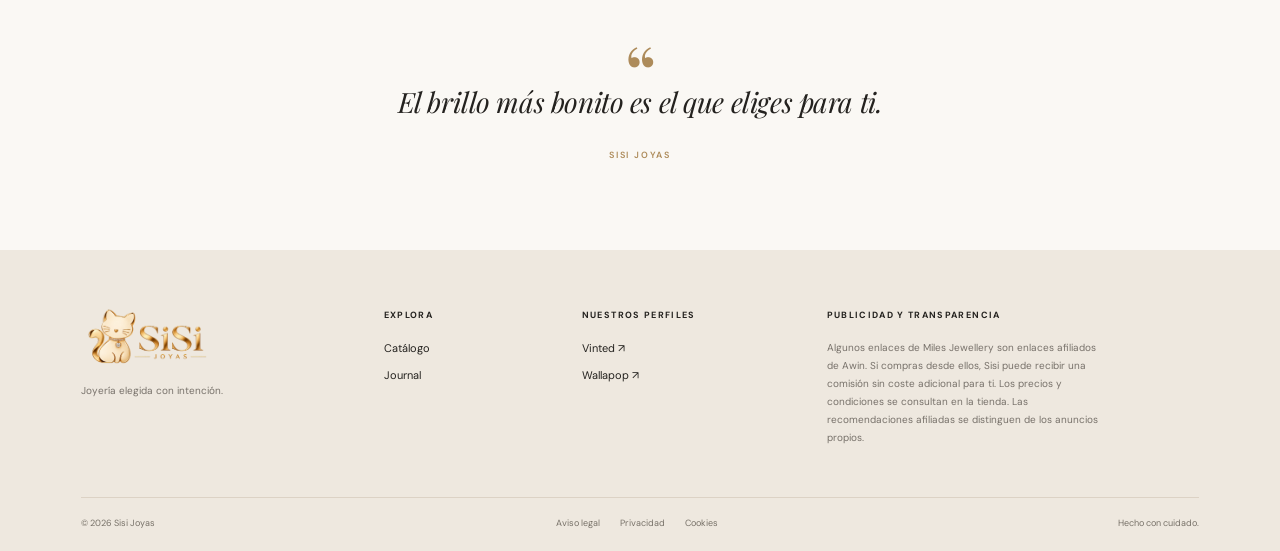
==== commit 16a731c8: "Amplia catalogo y agrega asistente de compra" ====
--- a/index.html
+++ b/index.html
@@ -72,19 +72,24 @@
           <p class="eyebrow" data-i18n="catalog_eyebrow">SISI / SELECCIÓN AFILIADA</p>
           <h2 id="catalog-title" data-i18n="catalog_title">Piezas con luz propia</h2>
         </div>
-        <p data-i18n="catalog_intro">Nueve artículos de Miles Jewellery con fichas e imágenes oficiales activas. En la tienda puedes confirmar el precio, la disponibilidad y las opciones antes de comprar.</p>
+        <p data-i18n="catalog_intro">Trece artículos de Miles Jewellery con fichas e imágenes oficiales. Comprueba precio, disponibilidad, metal y variantes en la tienda antes de comprar.</p>
       </div>
       <p class="affiliate-disclosure" data-i18n="affiliate_inline">Publicidad · Algunos enlaces son afiliados de Awin. Si compras a través de ellos, Sisi puede recibir una comisión sin coste adicional para ti. La venta se realiza en Miles Jewellery.</p>
 
-      <div class="filters">
-        <div class="category-filters" role="group" aria-label="Filtrar selección">
+      <div class="filters catalog-tools">
+        <div class="category-filters" role="group" aria-label="Filtrar catálogo" data-i18n-aria-label="filter_group">
           <button class="filter active" type="button" data-category="all" aria-pressed="true" data-i18n="filter_all">Todo</button>
           <button class="filter" type="button" data-category="pendants" aria-pressed="false" data-i18n="filter_pendants">Collares y colgantes</button>
           <button class="filter" type="button" data-category="bracelets" aria-pressed="false" data-i18n="filter_bracelets">Pulseras</button>
           <button class="filter" type="button" data-category="earrings" aria-pressed="false" data-i18n="filter_earrings">Pendientes</button>
           <button class="filter" type="button" data-category="rings" aria-pressed="false" data-i18n="filter_rings">Anillos</button>
         </div>
-      </div>
+        <label class="catalog-search">
+          <span data-i18n="catalog_search_label">Buscar en el catálogo</span>
+          <input id="catalog-search" type="search" data-i18n-placeholder="catalog_search_placeholder" placeholder="Prueba «pendientes» o «acabado dorado»" autocomplete="off" aria-controls="affiliate-grid">
+        </label>
+      </div>
+      <p id="catalog-count" class="catalog-count" aria-live="polite">Mostrando 13 de 13 joyas</p>
 
       <div id="affiliate-grid" class="product-grid" aria-live="polite">
         <article class="product-card" data-affiliate-card data-product-id="miles-tennis-bracelet" data-category="bracelets">
@@ -203,8 +208,81 @@
             <div class="product-bottom"><span class="product-price" data-i18n="price_at_shop">Precio y opciones en tienda</span><a class="product-buy" data-affiliate-link href="https://www.awin1.com/cread.php?awinmid=129311&amp;awinaffid=3099234&amp;ued=https%3A%2F%2Fmilesjewellery.com%2Fproducts%2Fmoissanite-cross-pendant-925-silver" target="_blank" rel="sponsored nofollow noopener noreferrer"><span data-i18n="product_cta">Ver en Miles Jewellery</span><span aria-hidden="true">↗</span></a></div>
           </div>
         </article>
+        <article class="product-card" data-affiliate-card data-product-id="miles-huggie-2row" data-category="earrings">
+          <a class="product-image" data-affiliate-link href="https://www.awin1.com/cread.php?awinmid=129311&amp;awinaffid=3099234&amp;ued=https%3A%2F%2Fmilesjewellery.com%2Fproducts%2F2r-moissanite-huggie-hoop-earrings" target="_blank" rel="sponsored nofollow noopener noreferrer" aria-label="Ver pendientes huggie de moissanita en Miles Jewellery" data-i18n-aria-label="product_huggie_aria">
+            <img src="assets/products/miles-huggie-2row.webp" width="1254" height="1254" alt="Pareja de pendientes huggie de dos hileras de moissanita en plata 925" data-alt-es="Pareja de pendientes huggie de dos hileras de moissanita en plata 925" data-alt-en="Pair of two-row moissanite huggie hoops in 925 silver" loading="lazy" decoding="async">
+            <span class="product-tag" data-i18n="affiliate_product_tag">Enlace afiliado · Awin</span>
+          </a>
+          <div class="product-info">
+            <span class="product-category" data-i18n="category_earrings">Pendientes</span>
+            <h3 data-i18n="product_huggie_name">Pendientes huggie de moissanita, dos hileras</h3>
+            <p class="product-desc" data-i18n="product_huggie_specs">Plata 925 · 13,3 × 12,5 mm · plata rodiada u oro chapado · par.</p>
+            <div class="product-bottom"><span class="product-price" data-i18n="price_at_shop">Precio y opciones en tienda</span><a class="product-buy" data-affiliate-link href="https://www.awin1.com/cread.php?awinmid=129311&amp;awinaffid=3099234&amp;ued=https%3A%2F%2Fmilesjewellery.com%2Fproducts%2F2r-moissanite-huggie-hoop-earrings" target="_blank" rel="sponsored nofollow noopener noreferrer"><span data-i18n="product_cta">Ver en Miles Jewellery</span><span aria-hidden="true">↗</span></a></div>
+          </div>
+        </article>
+        <article class="product-card" data-affiliate-card data-product-id="miles-tennis-chain" data-category="pendants">
+          <a class="product-image" data-affiliate-link href="https://www.awin1.com/cread.php?awinmid=129311&amp;awinaffid=3099234&amp;ued=https%3A%2F%2Fmilesjewellery.com%2Fproducts%2Fmoissanite-tennis-chain" target="_blank" rel="sponsored nofollow noopener noreferrer" aria-label="Ver cadena tennis de moissanita en Miles Jewellery" data-i18n-aria-label="product_chain_aria">
+            <img src="assets/products/miles-tennis-chain.webp" width="993" height="993" alt="Cadena tennis de moissanita de Miles Jewellery sobre una camiseta clara" data-alt-es="Cadena tennis de moissanita de Miles Jewellery sobre una camiseta clara" data-alt-en="Miles Jewellery moissanite tennis chain worn over a light shirt" loading="lazy" decoding="async">
+            <span class="product-tag" data-i18n="affiliate_product_tag">Enlace afiliado · Awin</span>
+          </a>
+          <div class="product-info">
+            <span class="product-category" data-i18n="category_pendants">Collares y colgantes</span>
+            <h3 data-i18n="product_chain_name">Collar tennis de moissanita de 2–6,5 mm</h3>
+            <p class="product-desc" data-i18n="product_chain_specs">Plata 925 · anchos de 2–6,5 mm · largos 16–24 pulgadas · acabado dorado chapado disponible.</p>
+            <div class="product-bottom"><span class="product-price" data-i18n="price_at_shop">Precio y opciones en tienda</span><a class="product-buy" data-affiliate-link href="https://www.awin1.com/cread.php?awinmid=129311&amp;awinaffid=3099234&amp;ued=https%3A%2F%2Fmilesjewellery.com%2Fproducts%2Fmoissanite-tennis-chain" target="_blank" rel="sponsored nofollow noopener noreferrer"><span data-i18n="product_cta">Ver en Miles Jewellery</span><span aria-hidden="true">↗</span></a></div>
+          </div>
+        </article>
+        <article class="product-card" data-affiliate-card data-product-id="miles-ring-13mm" data-category="rings">
+          <a class="product-image" data-affiliate-link href="https://www.awin1.com/cread.php?awinmid=129311&amp;awinaffid=3099234&amp;ued=https%3A%2F%2Fmilesjewellery.com%2Fproducts%2F13mm-moissanite-ring" target="_blank" rel="sponsored nofollow noopener noreferrer" aria-label="Ver anillo ancho de moissanita de 13 mm en Miles Jewellery" data-i18n-aria-label="product_wide_ring_aria">
+            <img src="assets/products/miles-ring-13mm.webp" width="1400" height="1234" alt="Anillo ancho de moissanita en plata 925 de 13 mm" data-alt-es="Anillo ancho de moissanita en plata 925 de 13 mm" data-alt-en="13 mm wide moissanite band ring in 925 silver" loading="lazy" decoding="async">
+            <span class="product-tag" data-i18n="affiliate_product_tag">Enlace afiliado · Awin</span>
+          </a>
+          <div class="product-info">
+            <span class="product-category" data-i18n="category_rings">Anillos</span>
+            <h3 data-i18n="product_wide_ring_name">Anillo ancho de moissanita de 13 mm</h3>
+            <p class="product-desc" data-i18n="product_wide_ring_specs">Plata 925 · tallas US 6–12 · opción de acabado dorado chapado.</p>
+            <div class="product-bottom"><span class="product-price" data-i18n="price_at_shop">Precio y opciones en tienda</span><a class="product-buy" data-affiliate-link href="https://www.awin1.com/cread.php?awinmid=129311&amp;awinaffid=3099234&amp;ued=https%3A%2F%2Fmilesjewellery.com%2Fproducts%2F13mm-moissanite-ring" target="_blank" rel="sponsored nofollow noopener noreferrer"><span data-i18n="product_cta">Ver en Miles Jewellery</span><span aria-hidden="true">↗</span></a></div>
+          </div>
+        </article>
+        <article class="product-card" data-affiliate-card data-product-id="miles-princess-studs" data-category="earrings">
+          <a class="product-image" data-affiliate-link href="https://www.awin1.com/cread.php?awinmid=129311&amp;awinaffid=3099234&amp;ued=https%3A%2F%2Fmilesjewellery.com%2Fproducts%2Fprincess-cut-moissanite-stud-earrings" target="_blank" rel="sponsored nofollow noopener noreferrer" aria-label="Ver pendientes princess cut de moissanita en Miles Jewellery" data-i18n-aria-label="product_princess_aria">
+            <img src="assets/products/miles-princess-studs.webp" width="750" height="750" alt="Pendiente cuadrado princess cut de moissanita en plata 925" data-alt-es="Pendiente cuadrado princess cut de moissanita en plata 925" data-alt-en="Square princess-cut moissanite stud earring in 925 silver" loading="lazy" decoding="async">
+            <span class="product-tag" data-i18n="affiliate_product_tag">Enlace afiliado · Awin</span>
+          </a>
+          <div class="product-info">
+            <span class="product-category" data-i18n="category_earrings">Pendientes</span>
+            <h3 data-i18n="product_princess_name">Pendientes princess cut de moissanita</h3>
+            <p class="product-desc" data-i18n="product_princess_specs">Plata 925 rodiada · tamaños 4,25–9 mm · cierre de rosca o presión.</p>
+            <div class="product-bottom"><span class="product-price" data-i18n="price_at_shop">Precio y opciones en tienda</span><a class="product-buy" data-affiliate-link href="https://www.awin1.com/cread.php?awinmid=129311&amp;awinaffid=3099234&amp;ued=https%3A%2F%2Fmilesjewellery.com%2Fproducts%2Fprincess-cut-moissanite-stud-earrings" target="_blank" rel="sponsored nofollow noopener noreferrer"><span data-i18n="product_cta">Ver en Miles Jewellery</span><span aria-hidden="true">↗</span></a></div>
+          </div>
+        </article>
       </div>
       <p id="empty-state" class="empty-state" hidden data-i18n="empty_catalog">No hay piezas en esta categoría.</p>
+
+      <section class="catalog-assistant" aria-labelledby="assistant-title">
+        <div class="assistant-heading">
+          <p class="eyebrow" data-i18n="assistant_eyebrow">ASISTENTE DE COMPRA · RESPUESTAS LOCALES</p>
+          <h3 id="assistant-title" data-i18n="assistant_title">Cuéntanos qué estás buscando</h3>
+          <p data-i18n="assistant_intro">Te orienta entre las piezas del catálogo y las guías de Sisi.</p>
+        </div>
+        <div>
+          <form id="assistant-form" class="assistant-form">
+            <label for="assistant-question" data-i18n="assistant_question">¿Qué te gustaría encontrar?</label>
+            <input id="assistant-question" type="text" maxlength="160" data-i18n-placeholder="assistant_placeholder" placeholder="Ej.: busco unos pendientes con acabado dorado" autocomplete="off">
+            <button class="button button-dark" type="submit" data-i18n="assistant_submit">Recomendar</button>
+          </form>
+          <div class="assistant-prompts" role="group" aria-label="Preguntas rápidas" data-i18n-aria-label="assistant_prompt_group">
+            <button type="button" data-assistant-query="pendientes" data-i18n="assistant_prompt_earrings">Pendientes</button>
+            <button type="button" data-assistant-query="anillos" data-i18n="assistant_prompt_rings">Anillos</button>
+            <button type="button" data-assistant-query="acabado dorado" data-i18n="assistant_prompt_gold">Acabado dorado</button>
+            <button type="button" data-assistant-query="regalo" data-i18n="assistant_prompt_gift">Regalo</button>
+          </div>
+        </div>
+        <div id="assistant-response" class="assistant-response" role="status" aria-live="polite" aria-atomic="true">
+          <p class="assistant-response-text" data-i18n="assistant_default">Pregunta por pendientes, anillos, pulseras, cadenas, acabados dorados, tallas o cuidado.</p>
+        </div>
+        <p class="assistant-privacy" data-i18n="assistant_notice">Asistente local basado en el catálogo: tu consulta no se envía a servicios externos.</p>
+      </section>
 
       <aside class="catalog-guide" aria-labelledby="catalog-guide-title">
         <p class="eyebrow" data-i18n="quick_guide_eyebrow">GUÍA DE COMPRA</p>
@@ -281,5 +359,6 @@
   </footer>
   <script src="js/products.js"></script>
   <script src="js/main.js"></script>
+  <script src="js/assistant.js"></script>
 </body>
 </html>
--- a/css/affiliate-refresh.css
+++ b/css/affiliate-refresh.css
@@ -321,3 +321,226 @@
     transition: none;
   }
 }
+
+
+/* Catálogo ampliado y asistente local de compra */
+.catalog-tools {
+  align-items: end;
+}
+
+.catalog-search {
+  display: grid;
+  gap: 6px;
+  width: min(310px, 100%);
+  color: var(--muted);
+  font-size: 9px;
+  letter-spacing: .08em;
+  text-transform: uppercase;
+}
+
+.catalog-search input,
+.assistant-form input {
+  width: 100%;
+  min-height: 42px;
+  border: 1px solid var(--line);
+  border-radius: 2px;
+  background: var(--white);
+  padding: 10px 12px;
+  color: var(--ink);
+  font: 400 12px/1.4 var(--sans);
+  letter-spacing: normal;
+  text-transform: none;
+}
+
+.catalog-search input:focus,
+.assistant-form input:focus {
+  outline: 2px solid rgba(173, 139, 90, .45);
+  outline-offset: 2px;
+}
+
+.catalog-count {
+  margin: -11px 0 18px;
+  color: var(--muted);
+  font-size: 10px;
+}
+
+.catalog-assistant {
+  display: grid;
+  grid-template-columns: minmax(0, .9fr) minmax(0, 1.1fr);
+  gap: 14px 32px;
+  margin: 46px 0 0;
+  padding: 30px;
+  border: 1px solid var(--line);
+  background: linear-gradient(135deg, rgba(255,254,250,.92), rgba(241,235,225,.72));
+}
+
+.assistant-heading h3 {
+  margin: 7px 0 8px;
+  font: 400 clamp(24px, 3vw, 32px)/1.2 var(--serif);
+  letter-spacing: -.02em;
+}
+
+.assistant-heading > p:last-child,
+.assistant-privacy {
+  margin: 0;
+  color: var(--muted);
+  font-size: 11px;
+  line-height: 1.75;
+}
+
+.assistant-form {
+  display: grid;
+  grid-template-columns: minmax(0, 1fr) auto;
+  align-items: end;
+  gap: 10px;
+}
+
+.assistant-form label {
+  grid-column: 1 / -1;
+  color: #625d55;
+  font-size: 9px;
+  letter-spacing: .08em;
+  text-transform: uppercase;
+}
+
+.assistant-form input {
+  min-height: 46px;
+}
+
+.assistant-form .button {
+  min-height: 46px;
+  padding: 12px 16px;
+  cursor: pointer;
+}
+
+.assistant-prompts {
+  display: flex;
+  flex-wrap: wrap;
+  gap: 7px;
+  grid-column: 2;
+}
+
+.assistant-prompts button {
+  min-height: 32px;
+  border: 1px solid #d9cbb8;
+  border-radius: 999px;
+  background: rgba(255,254,250,.75);
+  padding: 6px 11px;
+  color: #625d55;
+  cursor: pointer;
+  font-size: 9px;
+  transition: background .18s ease, color .18s ease, border-color .18s ease;
+}
+
+.assistant-prompts button:hover {
+  border-color: var(--gold);
+  background: var(--white);
+  color: var(--ink);
+}
+
+.assistant-response {
+  grid-column: 1 / -1;
+  min-height: 54px;
+  border-top: 1px solid rgba(173, 139, 90, .22);
+  padding-top: 16px;
+}
+
+.assistant-response-text {
+  max-width: 780px;
+  margin: 0 0 13px;
+  color: #5f5a52;
+  font-size: 11px;
+  line-height: 1.8;
+}
+
+.assistant-recommendations {
+  display: grid;
+  grid-template-columns: repeat(3, minmax(0, 1fr));
+  gap: 10px;
+  margin: 12px 0;
+}
+
+.assistant-product {
+  display: grid;
+  grid-template-columns: 58px minmax(0, 1fr);
+  align-items: center;
+  column-gap: 10px;
+  padding: 7px;
+  border: 1px solid #e7dfd5;
+  background: rgba(255,254,250,.8);
+  font: 400 11px/1.45 var(--serif);
+}
+
+.assistant-product img {
+  grid-row: span 2;
+  width: 58px;
+  height: 58px;
+  object-fit: cover;
+}
+
+.assistant-product small {
+  color: #8b7049;
+  font: 500 8px/1.4 var(--sans);
+}
+
+.assistant-guide-link {
+  display: inline-block;
+  margin: 4px 12px 3px 0;
+  border-bottom: 1px solid var(--gold);
+  padding-bottom: 3px;
+  color: #5e513f;
+  font-size: 9px;
+}
+
+.assistant-privacy {
+  grid-column: 1 / -1;
+  font-size: 9px;
+}
+
+@media (max-width: 760px) {
+  .catalog-tools {
+    align-items: stretch;
+  }
+
+  .catalog-search {
+    width: 100%;
+  }
+
+  .catalog-assistant {
+    grid-template-columns: 1fr;
+    gap: 17px;
+    margin-top: 34px;
+    padding: 22px 18px;
+  }
+
+  .assistant-prompts {
+    grid-column: 1;
+  }
+
+  .assistant-recommendations {
+    grid-template-columns: 1fr;
+  }
+
+  .assistant-product {
+    grid-template-columns: 62px minmax(0, 1fr);
+  }
+
+  .assistant-product img {
+    width: 62px;
+    height: 62px;
+  }
+}
+
+@media (max-width: 390px) {
+  .assistant-form {
+    grid-template-columns: 1fr;
+  }
+
+  .assistant-form label {
+    grid-column: 1;
+  }
+
+  .assistant-form .button {
+    justify-self: start;
+  }
+}
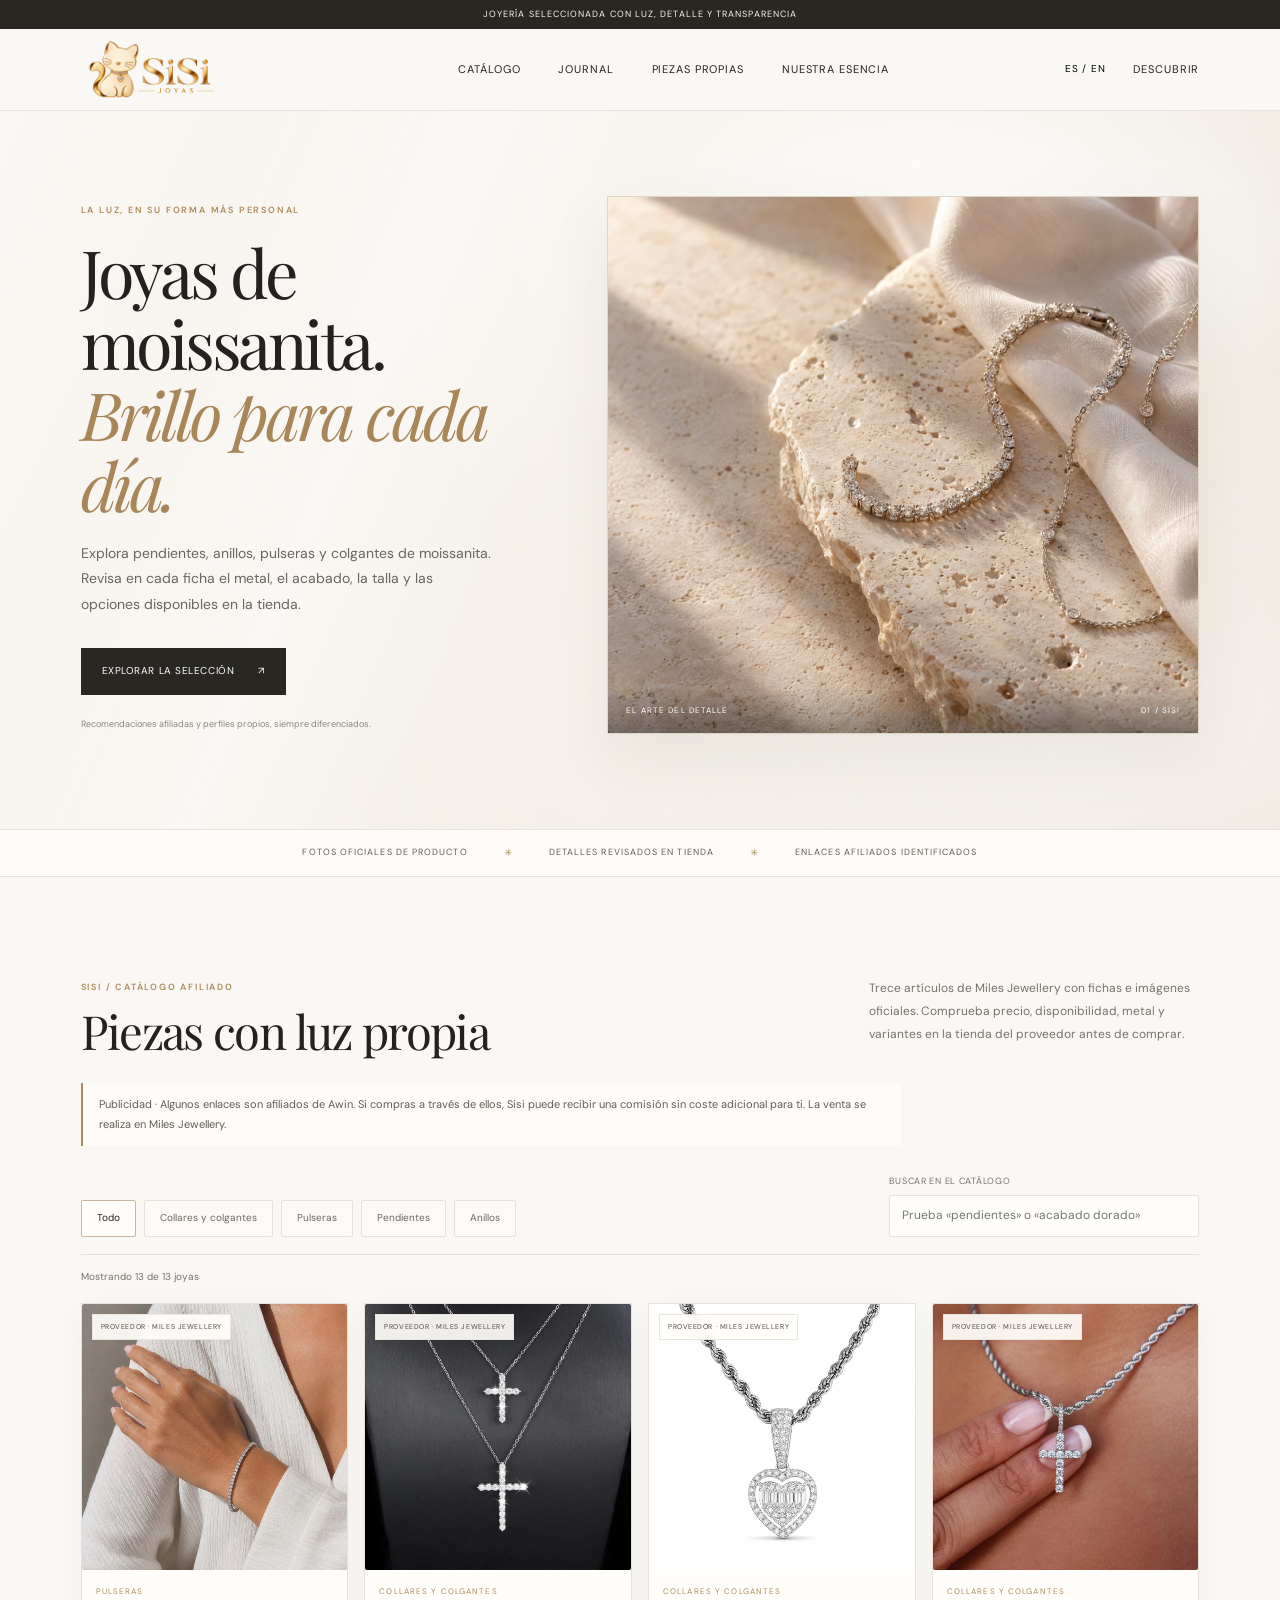
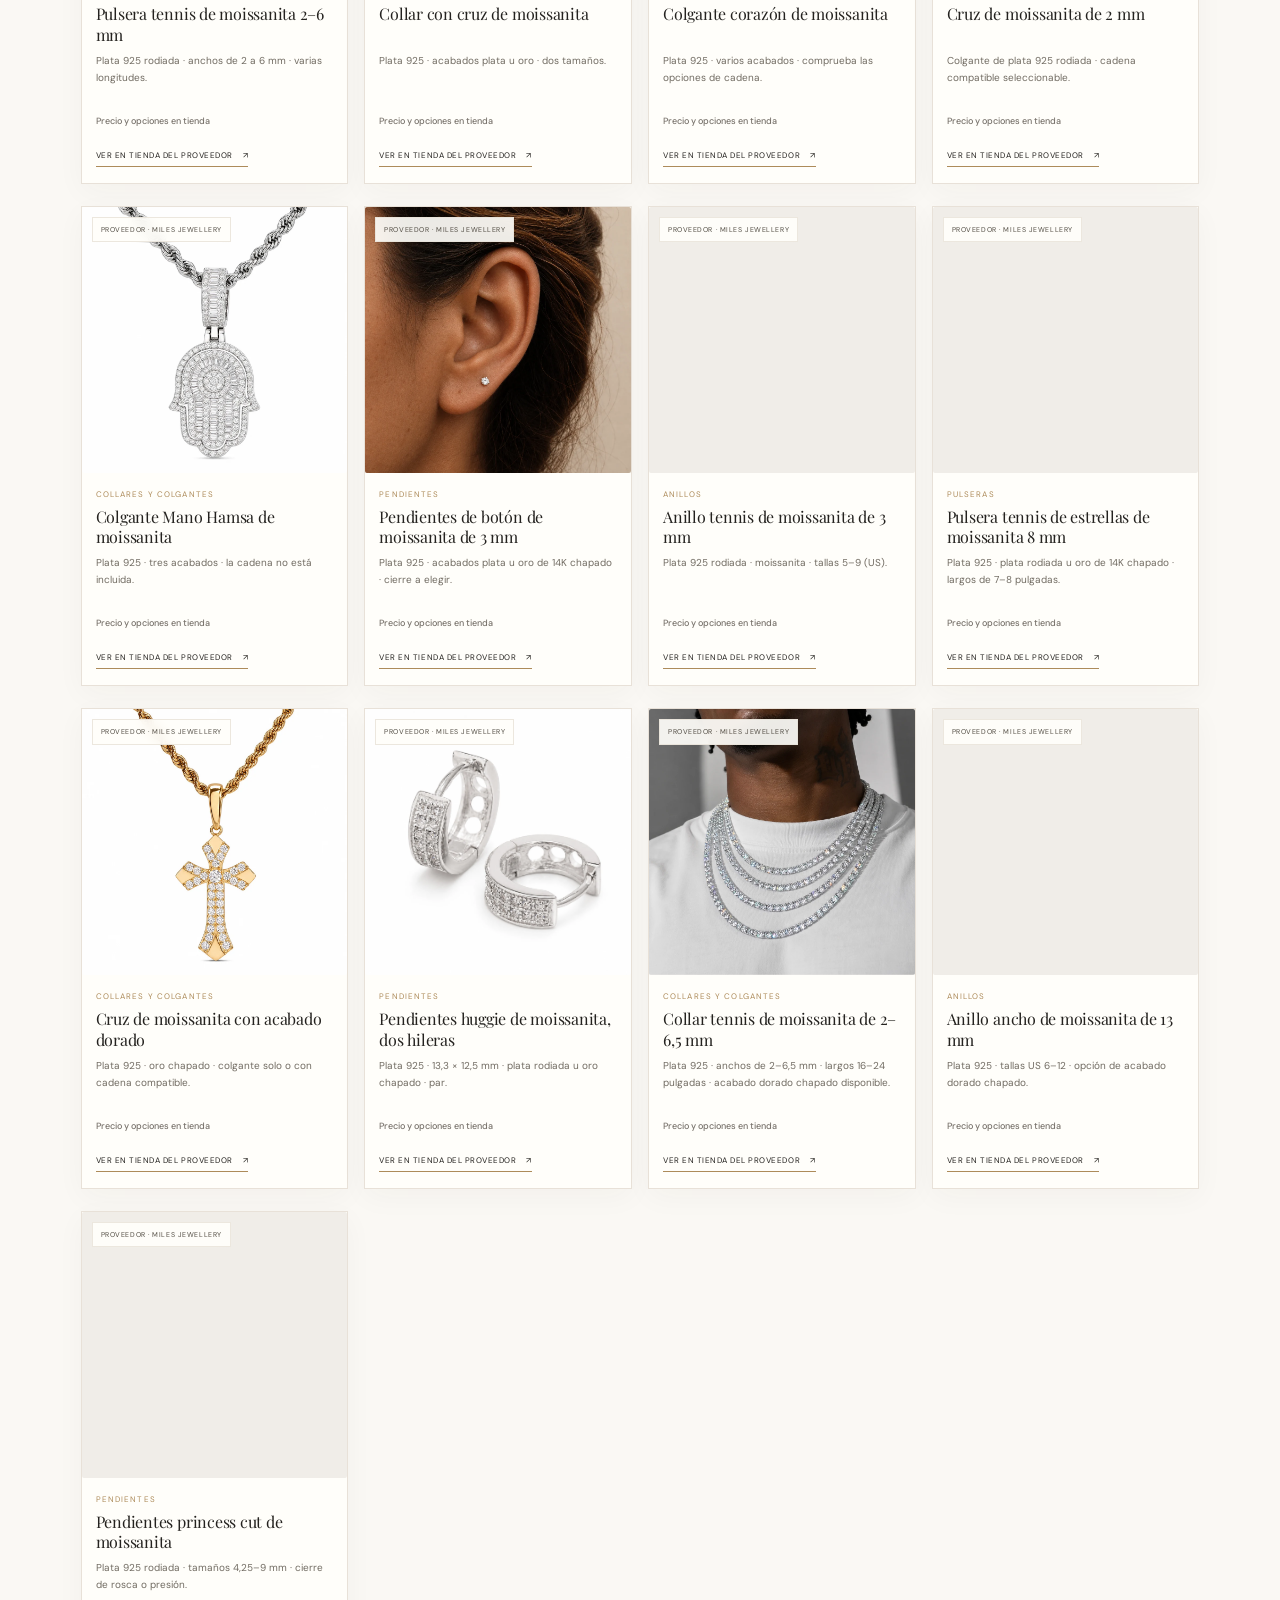
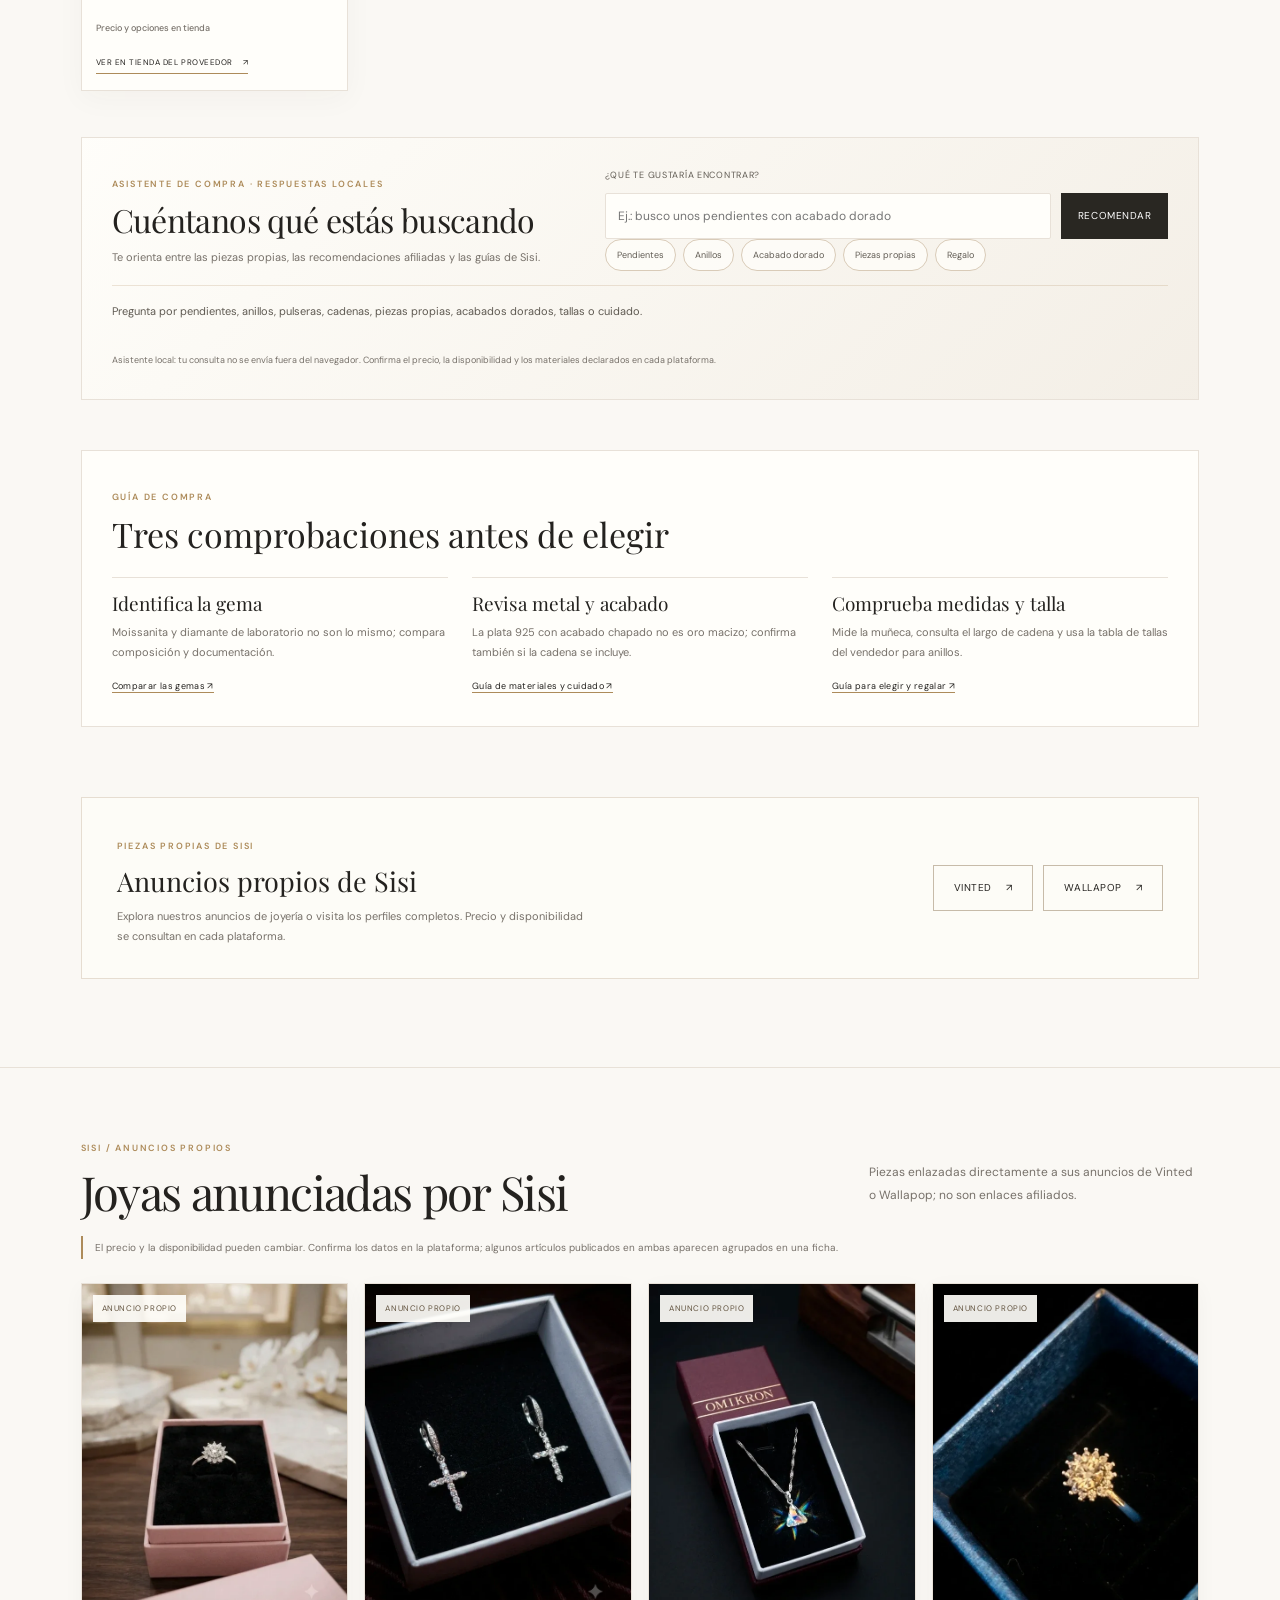
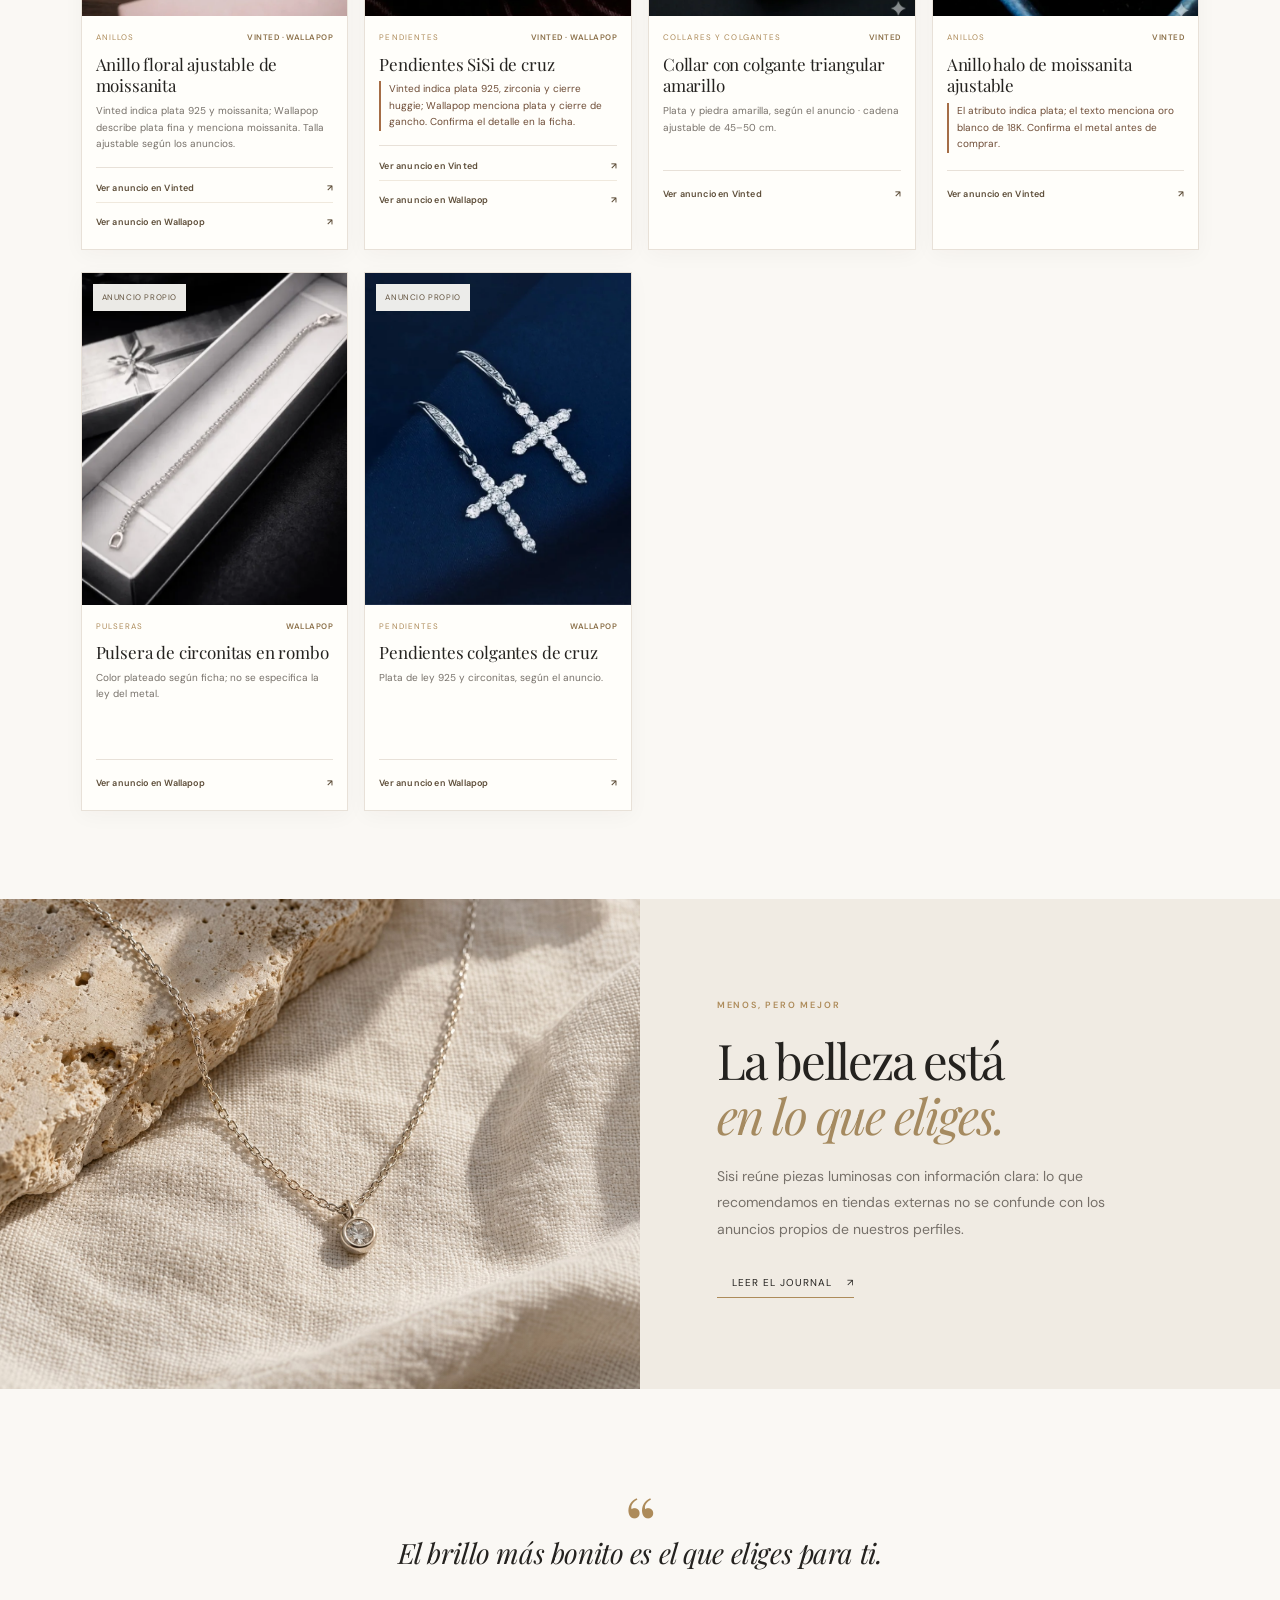
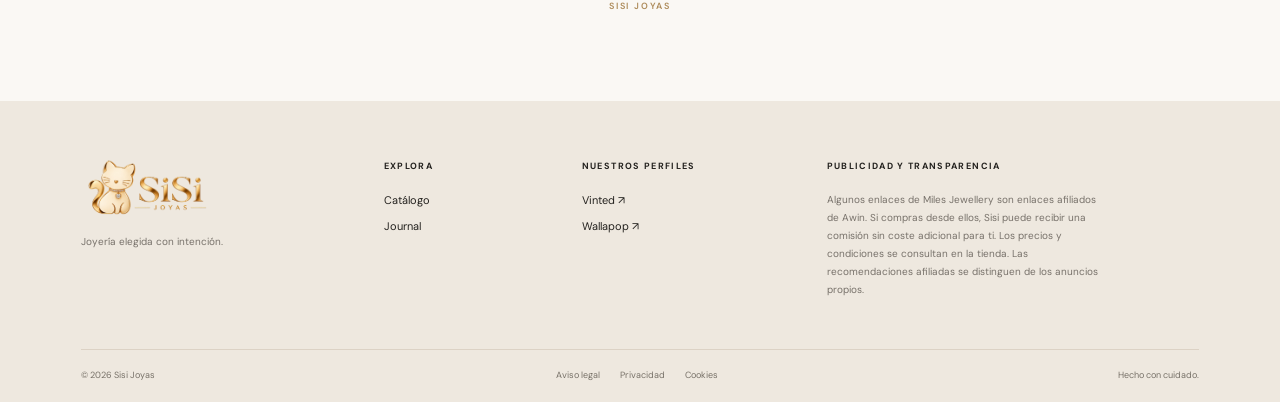
==== commit d1366420: "Agrupa anuncios propios y etiqueta proveedor" ====
--- a/index.html
+++ b/index.html
@@ -11,7 +11,7 @@
   <link rel="canonical" href="https://sisijoyas.store/">
   <link rel="icon" href="assets/sisi-favicon.png" type="image/png">
   <link rel="stylesheet" href="css/styles.css">
-  <link rel="stylesheet" href="css/affiliate-refresh.css">
+  <link rel="stylesheet" href="css/affiliate-refresh.css?v=20261019-1">
   <meta property="og:type" content="website">
   <meta property="og:site_name" content="Sisi Joyas">
   <meta property="og:title" content="Joyas de moissanita en plata 925 | Sisi Joyas">
@@ -34,8 +34,9 @@
       <img src="assets/sisi-logo-horizontal.webp" alt="Sisi Joyas" width="138" height="78">
     </a>
     <nav class="desktop-nav" id="primary-navigation" aria-label="Navegación principal">
-      <a href="#catalog" data-i18n="nav_shop">Selección</a>
+      <a href="#catalog" data-i18n="nav_shop">Catálogo</a>
       <a href="blog.html" data-i18n="nav_journal">Journal</a>
+      <a href="#own-listings" data-i18n="nav_own">Joyas propias</a>
       <a href="#about" data-i18n="nav_story">Nuestra esencia</a>
     </nav>
     <div class="header-actions">
@@ -95,165 +96,165 @@
         <article class="product-card" data-affiliate-card data-product-id="miles-tennis-bracelet" data-category="bracelets">
           <a class="product-image" data-affiliate-link href="https://www.awin1.com/cread.php?awinmid=129311&amp;awinaffid=3099234&amp;ued=https%3A%2F%2Fmilesjewellery.com%2Fproducts%2F2-6mm-moissanite-tennis-bracelet" target="_blank" rel="sponsored nofollow noopener noreferrer" aria-label="Ver pulsera tennis de moissanita en Miles Jewellery">
             <img src="assets/products/miles-tennis-bracelet.webp" width="1000" height="1000" alt="Pulsera tennis de moissanita de Miles Jewellery, fotografiada en una muñeca" data-alt-es="Pulsera tennis de moissanita de Miles Jewellery, fotografiada en una muñeca" data-alt-en="Miles Jewellery moissanite tennis bracelet worn on a wrist" loading="lazy" decoding="async">
-            <span class="product-tag" data-i18n="affiliate_product_tag">Enlace afiliado · Awin</span>
+            <span class="product-tag" data-i18n="affiliate_product_tag">Proveedor · Miles Jewellery</span>
           </a>
           <div class="product-info">
             <span class="product-category" data-i18n="category_bracelets">Pulseras</span>
             <h3 data-i18n="product_tennis_name">Pulsera tennis de moissanita 2–6 mm</h3>
             <p class="product-desc" data-i18n="product_tennis_specs">Plata 925 rodiada · anchos de 2 a 6 mm · varias longitudes.</p>
-            <div class="product-bottom"><span class="product-price" data-i18n="price_at_shop">Precio y opciones en tienda</span><a class="product-buy" data-affiliate-link href="https://www.awin1.com/cread.php?awinmid=129311&amp;awinaffid=3099234&amp;ued=https%3A%2F%2Fmilesjewellery.com%2Fproducts%2F2-6mm-moissanite-tennis-bracelet" target="_blank" rel="sponsored nofollow noopener noreferrer"><span data-i18n="product_cta">Ver en Miles Jewellery</span><span aria-hidden="true">↗</span></a></div>
+            <div class="product-bottom"><span class="product-price" data-i18n="price_at_shop">Precio y opciones en tienda</span><a class="product-buy" data-affiliate-link href="https://www.awin1.com/cread.php?awinmid=129311&amp;awinaffid=3099234&amp;ued=https%3A%2F%2Fmilesjewellery.com%2Fproducts%2F2-6mm-moissanite-tennis-bracelet" target="_blank" rel="sponsored nofollow noopener noreferrer"><span data-i18n="product_cta">Ver en tienda del proveedor</span><span aria-hidden="true">↗</span></a></div>
           </div>
         </article>
 
         <article class="product-card" data-affiliate-card data-product-id="miles-cross-necklace" data-category="pendants">
           <a class="product-image" data-affiliate-link href="https://www.awin1.com/cread.php?awinmid=129311&amp;awinaffid=3099234&amp;ued=https%3A%2F%2Fmilesjewellery.com%2Fproducts%2Fmoissanite-cross-pendant-necklace" target="_blank" rel="sponsored nofollow noopener noreferrer" aria-label="Ver collar con cruz de moissanita en Miles Jewellery">
             <img src="assets/products/miles-cross-pendant.webp" width="800" height="800" alt="Collares de cruz de moissanita de Miles Jewellery en dos tamaños" data-alt-es="Collares de cruz de moissanita de Miles Jewellery en dos tamaños" data-alt-en="Miles Jewellery moissanite cross necklaces in two sizes" loading="lazy" decoding="async">
-            <span class="product-tag" data-i18n="affiliate_product_tag">Enlace afiliado · Awin</span>
+            <span class="product-tag" data-i18n="affiliate_product_tag">Proveedor · Miles Jewellery</span>
           </a>
           <div class="product-info">
             <span class="product-category" data-i18n="category_pendants">Collares y colgantes</span>
             <h3 data-i18n="product_cross_name">Collar con cruz de moissanita</h3>
             <p class="product-desc" data-i18n="product_cross_specs">Plata 925 · acabados plata u oro · dos tamaños.</p>
-            <div class="product-bottom"><span class="product-price" data-i18n="price_at_shop">Precio y opciones en tienda</span><a class="product-buy" data-affiliate-link href="https://www.awin1.com/cread.php?awinmid=129311&amp;awinaffid=3099234&amp;ued=https%3A%2F%2Fmilesjewellery.com%2Fproducts%2Fmoissanite-cross-pendant-necklace" target="_blank" rel="sponsored nofollow noopener noreferrer"><span data-i18n="product_cta">Ver en Miles Jewellery</span><span aria-hidden="true">↗</span></a></div>
+            <div class="product-bottom"><span class="product-price" data-i18n="price_at_shop">Precio y opciones en tienda</span><a class="product-buy" data-affiliate-link href="https://www.awin1.com/cread.php?awinmid=129311&amp;awinaffid=3099234&amp;ued=https%3A%2F%2Fmilesjewellery.com%2Fproducts%2Fmoissanite-cross-pendant-necklace" target="_blank" rel="sponsored nofollow noopener noreferrer"><span data-i18n="product_cta">Ver en tienda del proveedor</span><span aria-hidden="true">↗</span></a></div>
           </div>
         </article>
 
         <article class="product-card" data-affiliate-card data-product-id="miles-heart-pendant" data-category="pendants">
           <a class="product-image" data-affiliate-link href="https://www.awin1.com/cread.php?awinmid=129311&amp;awinaffid=3099234&amp;ued=https%3A%2F%2Fmilesjewellery.com%2Fproducts%2Fmoissanite-heart-pendant-925-sterling-silver" target="_blank" rel="sponsored nofollow noopener noreferrer" aria-label="Ver colgante de corazón de moissanita en Miles Jewellery">
             <img src="assets/products/miles-heart-pendant.webp" width="1000" height="1000" alt="Colgante de corazón de moissanita en plata 925 de Miles Jewellery" data-alt-es="Colgante de corazón de moissanita en plata 925 de Miles Jewellery" data-alt-en="Miles Jewellery moissanite heart pendant in 925 silver" loading="lazy" decoding="async">
-            <span class="product-tag" data-i18n="affiliate_product_tag">Enlace afiliado · Awin</span>
+            <span class="product-tag" data-i18n="affiliate_product_tag">Proveedor · Miles Jewellery</span>
           </a>
           <div class="product-info">
             <span class="product-category" data-i18n="category_pendants">Collares y colgantes</span>
             <h3 data-i18n="product_heart_name">Colgante corazón de moissanita</h3>
             <p class="product-desc" data-i18n="product_heart_specs">Plata 925 · varios acabados · comprueba las opciones de cadena.</p>
-            <div class="product-bottom"><span class="product-price" data-i18n="price_at_shop">Precio y opciones en tienda</span><a class="product-buy" data-affiliate-link href="https://www.awin1.com/cread.php?awinmid=129311&amp;awinaffid=3099234&amp;ued=https%3A%2F%2Fmilesjewellery.com%2Fproducts%2Fmoissanite-heart-pendant-925-sterling-silver" target="_blank" rel="sponsored nofollow noopener noreferrer"><span data-i18n="product_cta">Ver en Miles Jewellery</span><span aria-hidden="true">↗</span></a></div>
+            <div class="product-bottom"><span class="product-price" data-i18n="price_at_shop">Precio y opciones en tienda</span><a class="product-buy" data-affiliate-link href="https://www.awin1.com/cread.php?awinmid=129311&amp;awinaffid=3099234&amp;ued=https%3A%2F%2Fmilesjewellery.com%2Fproducts%2Fmoissanite-heart-pendant-925-sterling-silver" target="_blank" rel="sponsored nofollow noopener noreferrer"><span data-i18n="product_cta">Ver en tienda del proveedor</span><span aria-hidden="true">↗</span></a></div>
           </div>
         </article>
 
         <article class="product-card" data-affiliate-card data-product-id="miles-cross-2mm" data-category="pendants">
           <a class="product-image" data-affiliate-link href="https://www.awin1.com/cread.php?awinmid=129311&amp;awinaffid=3099234&amp;ued=https%3A%2F%2Fmilesjewellery.com%2Fproducts%2F2mm-moissanite-cross-pendant-925-sterling-silver" target="_blank" rel="sponsored nofollow noopener noreferrer" aria-label="Ver colgante cruz de moissanita de 2 mm en Miles Jewellery">
             <img src="assets/products/miles-cross-2mm.webp" width="1000" height="1000" alt="Colgante cruz de moissanita de 2 mm de Miles Jewellery" data-alt-es="Colgante cruz de moissanita de 2 mm de Miles Jewellery" data-alt-en="Miles Jewellery 2 mm moissanite cross pendant" loading="lazy" decoding="async">
-            <span class="product-tag" data-i18n="affiliate_product_tag">Enlace afiliado · Awin</span>
+            <span class="product-tag" data-i18n="affiliate_product_tag">Proveedor · Miles Jewellery</span>
           </a>
           <div class="product-info">
             <span class="product-category" data-i18n="category_pendants">Collares y colgantes</span>
             <h3 data-i18n="product_cross2_name">Cruz de moissanita de 2 mm</h3>
             <p class="product-desc" data-i18n="product_cross2_specs">Colgante de plata 925 rodiada · cadena compatible seleccionable.</p>
-            <div class="product-bottom"><span class="product-price" data-i18n="price_at_shop">Precio y opciones en tienda</span><a class="product-buy" data-affiliate-link href="https://www.awin1.com/cread.php?awinmid=129311&amp;awinaffid=3099234&amp;ued=https%3A%2F%2Fmilesjewellery.com%2Fproducts%2F2mm-moissanite-cross-pendant-925-sterling-silver" target="_blank" rel="sponsored nofollow noopener noreferrer"><span data-i18n="product_cta">Ver en Miles Jewellery</span><span aria-hidden="true">↗</span></a></div>
+            <div class="product-bottom"><span class="product-price" data-i18n="price_at_shop">Precio y opciones en tienda</span><a class="product-buy" data-affiliate-link href="https://www.awin1.com/cread.php?awinmid=129311&amp;awinaffid=3099234&amp;ued=https%3A%2F%2Fmilesjewellery.com%2Fproducts%2F2mm-moissanite-cross-pendant-925-sterling-silver" target="_blank" rel="sponsored nofollow noopener noreferrer"><span data-i18n="product_cta">Ver en tienda del proveedor</span><span aria-hidden="true">↗</span></a></div>
           </div>
         </article>
 
         <article class="product-card" data-affiliate-card data-product-id="miles-hamsa-pendant" data-category="pendants">
           <a class="product-image" data-affiliate-link href="https://www.awin1.com/cread.php?awinmid=129311&amp;awinaffid=3099234&amp;ued=https%3A%2F%2Fmilesjewellery.com%2Fproducts%2Fmoissanite-hamsa-pendant-925-silver" target="_blank" rel="sponsored nofollow noopener noreferrer" aria-label="Ver colgante Hamsa de moissanita en Miles Jewellery">
             <img src="assets/products/miles-hamsa-pendant.webp" width="1000" height="1000" alt="Colgante Mano Hamsa de moissanita en plata 925 de Miles Jewellery" data-alt-es="Colgante Mano Hamsa de moissanita en plata 925 de Miles Jewellery" data-alt-en="Miles Jewellery moissanite Hamsa hand pendant in 925 silver" loading="lazy" decoding="async">
-            <span class="product-tag" data-i18n="affiliate_product_tag">Enlace afiliado · Awin</span>
+            <span class="product-tag" data-i18n="affiliate_product_tag">Proveedor · Miles Jewellery</span>
           </a>
           <div class="product-info">
             <span class="product-category" data-i18n="category_pendants">Collares y colgantes</span>
             <h3 data-i18n="product_hamsa_name">Colgante Mano Hamsa de moissanita</h3>
             <p class="product-desc" data-i18n="product_hamsa_specs">Plata 925 · tres acabados · la cadena no está incluida.</p>
-            <div class="product-bottom"><span class="product-price" data-i18n="price_at_shop">Precio y opciones en tienda</span><a class="product-buy" data-affiliate-link href="https://www.awin1.com/cread.php?awinmid=129311&amp;awinaffid=3099234&amp;ued=https%3A%2F%2Fmilesjewellery.com%2Fproducts%2Fmoissanite-hamsa-pendant-925-silver" target="_blank" rel="sponsored nofollow noopener noreferrer"><span data-i18n="product_cta">Ver en Miles Jewellery</span><span aria-hidden="true">↗</span></a></div>
+            <div class="product-bottom"><span class="product-price" data-i18n="price_at_shop">Precio y opciones en tienda</span><a class="product-buy" data-affiliate-link href="https://www.awin1.com/cread.php?awinmid=129311&amp;awinaffid=3099234&amp;ued=https%3A%2F%2Fmilesjewellery.com%2Fproducts%2Fmoissanite-hamsa-pendant-925-silver" target="_blank" rel="sponsored nofollow noopener noreferrer"><span data-i18n="product_cta">Ver en tienda del proveedor</span><span aria-hidden="true">↗</span></a></div>
           </div>
         </article>
 
         <article class="product-card" data-affiliate-card data-product-id="miles-earrings-stud-3mm" data-category="earrings">
           <a class="product-image" data-affiliate-link href="https://www.awin1.com/cread.php?awinmid=129311&amp;awinaffid=3099234&amp;ued=https%3A%2F%2Fmilesjewellery.com%2Fproducts%2F3mm-round-cut-moissanite-stud-earrings" target="_blank" rel="sponsored nofollow noopener noreferrer" aria-label="Ver pendientes de moissanita de 3 mm en Miles Jewellery">
             <img src="assets/products/miles-stud-earrings-3mm.webp" width="1000" height="1000" alt="Pendiente de moissanita de 3 mm llevado en la oreja" data-alt-es="Pendiente de moissanita de 3 mm llevado en la oreja" data-alt-en="3 mm moissanite stud earring worn on the ear" loading="lazy" decoding="async">
-            <span class="product-tag" data-i18n="affiliate_product_tag">Enlace afiliado · Awin</span>
+            <span class="product-tag" data-i18n="affiliate_product_tag">Proveedor · Miles Jewellery</span>
           </a>
           <div class="product-info">
             <span class="product-category" data-i18n="category_earrings">Pendientes</span>
             <h3 data-i18n="product_earrings_name">Pendientes de moissanita de 3 mm</h3>
             <p class="product-desc" data-i18n="product_earrings_specs">Plata 925 · acabados plata u oro de 14K chapado · cierre a elegir.</p>
-            <div class="product-bottom"><span class="product-price" data-i18n="price_at_shop">Precio y opciones en tienda</span><a class="product-buy" data-affiliate-link href="https://www.awin1.com/cread.php?awinmid=129311&amp;awinaffid=3099234&amp;ued=https%3A%2F%2Fmilesjewellery.com%2Fproducts%2F3mm-round-cut-moissanite-stud-earrings" target="_blank" rel="sponsored nofollow noopener noreferrer"><span data-i18n="product_cta">Ver en Miles Jewellery</span><span aria-hidden="true">↗</span></a></div>
+            <div class="product-bottom"><span class="product-price" data-i18n="price_at_shop">Precio y opciones en tienda</span><a class="product-buy" data-affiliate-link href="https://www.awin1.com/cread.php?awinmid=129311&amp;awinaffid=3099234&amp;ued=https%3A%2F%2Fmilesjewellery.com%2Fproducts%2F3mm-round-cut-moissanite-stud-earrings" target="_blank" rel="sponsored nofollow noopener noreferrer"><span data-i18n="product_cta">Ver en tienda del proveedor</span><span aria-hidden="true">↗</span></a></div>
           </div>
         </article>
 
         <article class="product-card" data-affiliate-card data-product-id="miles-ring-tennis-3mm" data-category="rings">
           <a class="product-image" data-affiliate-link href="https://www.awin1.com/cread.php?awinmid=129311&amp;awinaffid=3099234&amp;ued=https%3A%2F%2Fmilesjewellery.com%2Fproducts%2F3mm-moissanite-tennis-chain-ring" target="_blank" rel="sponsored nofollow noopener noreferrer" aria-label="Ver anillo tennis de moissanita de 3 mm en Miles Jewellery">
             <img src="assets/products/miles-tennis-ring-3mm.webp" width="1000" height="1194" alt="Anillo fino de moissanita de 3 mm llevado en un dedo" data-alt-es="Anillo fino de moissanita de 3 mm llevado en un dedo" data-alt-en="Slim 3 mm moissanite ring worn on a finger" loading="lazy" decoding="async">
-            <span class="product-tag" data-i18n="affiliate_product_tag">Enlace afiliado · Awin</span>
+            <span class="product-tag" data-i18n="affiliate_product_tag">Proveedor · Miles Jewellery</span>
           </a>
           <div class="product-info">
             <span class="product-category" data-i18n="category_rings">Anillos</span>
             <h3 data-i18n="product_ring_name">Anillo tennis de moissanita de 3 mm</h3>
             <p class="product-desc" data-i18n="product_ring_specs">Plata 925 rodiada · moissanita · tallas 5–9 (US).</p>
-            <div class="product-bottom"><span class="product-price" data-i18n="price_at_shop">Precio y opciones en tienda</span><a class="product-buy" data-affiliate-link href="https://www.awin1.com/cread.php?awinmid=129311&amp;awinaffid=3099234&amp;ued=https%3A%2F%2Fmilesjewellery.com%2Fproducts%2F3mm-moissanite-tennis-chain-ring" target="_blank" rel="sponsored nofollow noopener noreferrer"><span data-i18n="product_cta">Ver en Miles Jewellery</span><span aria-hidden="true">↗</span></a></div>
+            <div class="product-bottom"><span class="product-price" data-i18n="price_at_shop">Precio y opciones en tienda</span><a class="product-buy" data-affiliate-link href="https://www.awin1.com/cread.php?awinmid=129311&amp;awinaffid=3099234&amp;ued=https%3A%2F%2Fmilesjewellery.com%2Fproducts%2F3mm-moissanite-tennis-chain-ring" target="_blank" rel="sponsored nofollow noopener noreferrer"><span data-i18n="product_cta">Ver en tienda del proveedor</span><span aria-hidden="true">↗</span></a></div>
           </div>
         </article>
 
         <article class="product-card" data-affiliate-card data-product-id="miles-bracelet-star-8mm" data-category="bracelets">
           <a class="product-image" data-affiliate-link href="https://www.awin1.com/cread.php?awinmid=129311&amp;awinaffid=3099234&amp;ued=https%3A%2F%2Fmilesjewellery.com%2Fproducts%2F8mm-moissanite-star-tennis-bracelet" target="_blank" rel="sponsored nofollow noopener noreferrer" aria-label="Ver pulsera de estrellas de moissanita de 8 mm en Miles Jewellery">
             <img src="assets/products/miles-star-bracelet-8mm.webp" width="1000" height="1000" alt="Pulsera tennis de moissanita con eslabones de estrella" data-alt-es="Pulsera tennis de moissanita con eslabones de estrella" data-alt-en="Moissanite tennis bracelet with star-shaped links" loading="lazy" decoding="async">
-            <span class="product-tag" data-i18n="affiliate_product_tag">Enlace afiliado · Awin</span>
+            <span class="product-tag" data-i18n="affiliate_product_tag">Proveedor · Miles Jewellery</span>
           </a>
           <div class="product-info">
             <span class="product-category" data-i18n="category_bracelets">Pulseras</span>
             <h3 data-i18n="product_star_bracelet_name">Pulsera de estrellas de moissanita</h3>
             <p class="product-desc" data-i18n="product_star_bracelet_specs">Plata 925 · ancho de 8 mm · plata rodiada u oro de 14K chapado.</p>
-            <div class="product-bottom"><span class="product-price" data-i18n="price_at_shop">Precio y opciones en tienda</span><a class="product-buy" data-affiliate-link href="https://www.awin1.com/cread.php?awinmid=129311&amp;awinaffid=3099234&amp;ued=https%3A%2F%2Fmilesjewellery.com%2Fproducts%2F8mm-moissanite-star-tennis-bracelet" target="_blank" rel="sponsored nofollow noopener noreferrer"><span data-i18n="product_cta">Ver en Miles Jewellery</span><span aria-hidden="true">↗</span></a></div>
+            <div class="product-bottom"><span class="product-price" data-i18n="price_at_shop">Precio y opciones en tienda</span><a class="product-buy" data-affiliate-link href="https://www.awin1.com/cread.php?awinmid=129311&amp;awinaffid=3099234&amp;ued=https%3A%2F%2Fmilesjewellery.com%2Fproducts%2F8mm-moissanite-star-tennis-bracelet" target="_blank" rel="sponsored nofollow noopener noreferrer"><span data-i18n="product_cta">Ver en tienda del proveedor</span><span aria-hidden="true">↗</span></a></div>
           </div>
         </article>
 
         <article class="product-card" data-affiliate-card data-product-id="miles-cross-gold-iced" data-category="pendants">
           <a class="product-image" data-affiliate-link href="https://www.awin1.com/cread.php?awinmid=129311&amp;awinaffid=3099234&amp;ued=https%3A%2F%2Fmilesjewellery.com%2Fproducts%2Fmoissanite-cross-pendant-925-silver" target="_blank" rel="sponsored nofollow noopener noreferrer" aria-label="Ver cruz de moissanita en plata 925 con acabado dorado en Miles Jewellery">
             <img src="assets/products/miles-cross-gold-moissanite.webp" width="1000" height="1000" alt="Cruz de moissanita con acabado dorado chapado" data-alt-es="Cruz de moissanita con acabado dorado chapado" data-alt-en="Moissanite cross pendant in a gold-plated finish" loading="lazy" decoding="async">
-            <span class="product-tag" data-i18n="affiliate_product_tag">Enlace afiliado · Awin</span>
+            <span class="product-tag" data-i18n="affiliate_product_tag">Proveedor · Miles Jewellery</span>
           </a>
           <div class="product-info">
             <span class="product-category" data-i18n="category_pendants">Collares y colgantes</span>
             <h3 data-i18n="product_gold_cross_name">Cruz iced de moissanita en dorado</h3>
             <p class="product-desc" data-i18n="product_gold_cross_specs">Plata 925 · acabado dorado chapado · colgante solo o con cadena compatible.</p>
-            <div class="product-bottom"><span class="product-price" data-i18n="price_at_shop">Precio y opciones en tienda</span><a class="product-buy" data-affiliate-link href="https://www.awin1.com/cread.php?awinmid=129311&amp;awinaffid=3099234&amp;ued=https%3A%2F%2Fmilesjewellery.com%2Fproducts%2Fmoissanite-cross-pendant-925-silver" target="_blank" rel="sponsored nofollow noopener noreferrer"><span data-i18n="product_cta">Ver en Miles Jewellery</span><span aria-hidden="true">↗</span></a></div>
+            <div class="product-bottom"><span class="product-price" data-i18n="price_at_shop">Precio y opciones en tienda</span><a class="product-buy" data-affiliate-link href="https://www.awin1.com/cread.php?awinmid=129311&amp;awinaffid=3099234&amp;ued=https%3A%2F%2Fmilesjewellery.com%2Fproducts%2Fmoissanite-cross-pendant-925-silver" target="_blank" rel="sponsored nofollow noopener noreferrer"><span data-i18n="product_cta">Ver en tienda del proveedor</span><span aria-hidden="true">↗</span></a></div>
           </div>
         </article>
         <article class="product-card" data-affiliate-card data-product-id="miles-huggie-2row" data-category="earrings">
           <a class="product-image" data-affiliate-link href="https://www.awin1.com/cread.php?awinmid=129311&amp;awinaffid=3099234&amp;ued=https%3A%2F%2Fmilesjewellery.com%2Fproducts%2F2r-moissanite-huggie-hoop-earrings" target="_blank" rel="sponsored nofollow noopener noreferrer" aria-label="Ver pendientes huggie de moissanita en Miles Jewellery" data-i18n-aria-label="product_huggie_aria">
             <img src="assets/products/miles-huggie-2row.webp" width="1254" height="1254" alt="Pareja de pendientes huggie de dos hileras de moissanita en plata 925" data-alt-es="Pareja de pendientes huggie de dos hileras de moissanita en plata 925" data-alt-en="Pair of two-row moissanite huggie hoops in 925 silver" loading="lazy" decoding="async">
-            <span class="product-tag" data-i18n="affiliate_product_tag">Enlace afiliado · Awin</span>
+            <span class="product-tag" data-i18n="affiliate_product_tag">Proveedor · Miles Jewellery</span>
           </a>
           <div class="product-info">
             <span class="product-category" data-i18n="category_earrings">Pendientes</span>
             <h3 data-i18n="product_huggie_name">Pendientes huggie de moissanita, dos hileras</h3>
             <p class="product-desc" data-i18n="product_huggie_specs">Plata 925 · 13,3 × 12,5 mm · plata rodiada u oro chapado · par.</p>
-            <div class="product-bottom"><span class="product-price" data-i18n="price_at_shop">Precio y opciones en tienda</span><a class="product-buy" data-affiliate-link href="https://www.awin1.com/cread.php?awinmid=129311&amp;awinaffid=3099234&amp;ued=https%3A%2F%2Fmilesjewellery.com%2Fproducts%2F2r-moissanite-huggie-hoop-earrings" target="_blank" rel="sponsored nofollow noopener noreferrer"><span data-i18n="product_cta">Ver en Miles Jewellery</span><span aria-hidden="true">↗</span></a></div>
+            <div class="product-bottom"><span class="product-price" data-i18n="price_at_shop">Precio y opciones en tienda</span><a class="product-buy" data-affiliate-link href="https://www.awin1.com/cread.php?awinmid=129311&amp;awinaffid=3099234&amp;ued=https%3A%2F%2Fmilesjewellery.com%2Fproducts%2F2r-moissanite-huggie-hoop-earrings" target="_blank" rel="sponsored nofollow noopener noreferrer"><span data-i18n="product_cta">Ver en tienda del proveedor</span><span aria-hidden="true">↗</span></a></div>
           </div>
         </article>
         <article class="product-card" data-affiliate-card data-product-id="miles-tennis-chain" data-category="pendants">
           <a class="product-image" data-affiliate-link href="https://www.awin1.com/cread.php?awinmid=129311&amp;awinaffid=3099234&amp;ued=https%3A%2F%2Fmilesjewellery.com%2Fproducts%2Fmoissanite-tennis-chain" target="_blank" rel="sponsored nofollow noopener noreferrer" aria-label="Ver cadena tennis de moissanita en Miles Jewellery" data-i18n-aria-label="product_chain_aria">
             <img src="assets/products/miles-tennis-chain.webp" width="993" height="993" alt="Cadena tennis de moissanita de Miles Jewellery sobre una camiseta clara" data-alt-es="Cadena tennis de moissanita de Miles Jewellery sobre una camiseta clara" data-alt-en="Miles Jewellery moissanite tennis chain worn over a light shirt" loading="lazy" decoding="async">
-            <span class="product-tag" data-i18n="affiliate_product_tag">Enlace afiliado · Awin</span>
+            <span class="product-tag" data-i18n="affiliate_product_tag">Proveedor · Miles Jewellery</span>
           </a>
           <div class="product-info">
             <span class="product-category" data-i18n="category_pendants">Collares y colgantes</span>
             <h3 data-i18n="product_chain_name">Collar tennis de moissanita de 2–6,5 mm</h3>
             <p class="product-desc" data-i18n="product_chain_specs">Plata 925 · anchos de 2–6,5 mm · largos 16–24 pulgadas · acabado dorado chapado disponible.</p>
-            <div class="product-bottom"><span class="product-price" data-i18n="price_at_shop">Precio y opciones en tienda</span><a class="product-buy" data-affiliate-link href="https://www.awin1.com/cread.php?awinmid=129311&amp;awinaffid=3099234&amp;ued=https%3A%2F%2Fmilesjewellery.com%2Fproducts%2Fmoissanite-tennis-chain" target="_blank" rel="sponsored nofollow noopener noreferrer"><span data-i18n="product_cta">Ver en Miles Jewellery</span><span aria-hidden="true">↗</span></a></div>
+            <div class="product-bottom"><span class="product-price" data-i18n="price_at_shop">Precio y opciones en tienda</span><a class="product-buy" data-affiliate-link href="https://www.awin1.com/cread.php?awinmid=129311&amp;awinaffid=3099234&amp;ued=https%3A%2F%2Fmilesjewellery.com%2Fproducts%2Fmoissanite-tennis-chain" target="_blank" rel="sponsored nofollow noopener noreferrer"><span data-i18n="product_cta">Ver en tienda del proveedor</span><span aria-hidden="true">↗</span></a></div>
           </div>
         </article>
         <article class="product-card" data-affiliate-card data-product-id="miles-ring-13mm" data-category="rings">
           <a class="product-image" data-affiliate-link href="https://www.awin1.com/cread.php?awinmid=129311&amp;awinaffid=3099234&amp;ued=https%3A%2F%2Fmilesjewellery.com%2Fproducts%2F13mm-moissanite-ring" target="_blank" rel="sponsored nofollow noopener noreferrer" aria-label="Ver anillo ancho de moissanita de 13 mm en Miles Jewellery" data-i18n-aria-label="product_wide_ring_aria">
             <img src="assets/products/miles-ring-13mm.webp" width="1400" height="1234" alt="Anillo ancho de moissanita en plata 925 de 13 mm" data-alt-es="Anillo ancho de moissanita en plata 925 de 13 mm" data-alt-en="13 mm wide moissanite band ring in 925 silver" loading="lazy" decoding="async">
-            <span class="product-tag" data-i18n="affiliate_product_tag">Enlace afiliado · Awin</span>
+            <span class="product-tag" data-i18n="affiliate_product_tag">Proveedor · Miles Jewellery</span>
           </a>
           <div class="product-info">
             <span class="product-category" data-i18n="category_rings">Anillos</span>
             <h3 data-i18n="product_wide_ring_name">Anillo ancho de moissanita de 13 mm</h3>
             <p class="product-desc" data-i18n="product_wide_ring_specs">Plata 925 · tallas US 6–12 · opción de acabado dorado chapado.</p>
-            <div class="product-bottom"><span class="product-price" data-i18n="price_at_shop">Precio y opciones en tienda</span><a class="product-buy" data-affiliate-link href="https://www.awin1.com/cread.php?awinmid=129311&amp;awinaffid=3099234&amp;ued=https%3A%2F%2Fmilesjewellery.com%2Fproducts%2F13mm-moissanite-ring" target="_blank" rel="sponsored nofollow noopener noreferrer"><span data-i18n="product_cta">Ver en Miles Jewellery</span><span aria-hidden="true">↗</span></a></div>
+            <div class="product-bottom"><span class="product-price" data-i18n="price_at_shop">Precio y opciones en tienda</span><a class="product-buy" data-affiliate-link href="https://www.awin1.com/cread.php?awinmid=129311&amp;awinaffid=3099234&amp;ued=https%3A%2F%2Fmilesjewellery.com%2Fproducts%2F13mm-moissanite-ring" target="_blank" rel="sponsored nofollow noopener noreferrer"><span data-i18n="product_cta">Ver en tienda del proveedor</span><span aria-hidden="true">↗</span></a></div>
           </div>
         </article>
         <article class="product-card" data-affiliate-card data-product-id="miles-princess-studs" data-category="earrings">
           <a class="product-image" data-affiliate-link href="https://www.awin1.com/cread.php?awinmid=129311&amp;awinaffid=3099234&amp;ued=https%3A%2F%2Fmilesjewellery.com%2Fproducts%2Fprincess-cut-moissanite-stud-earrings" target="_blank" rel="sponsored nofollow noopener noreferrer" aria-label="Ver pendientes princess cut de moissanita en Miles Jewellery" data-i18n-aria-label="product_princess_aria">
             <img src="assets/products/miles-princess-studs.webp" width="750" height="750" alt="Pendiente cuadrado princess cut de moissanita en plata 925" data-alt-es="Pendiente cuadrado princess cut de moissanita en plata 925" data-alt-en="Square princess-cut moissanite stud earring in 925 silver" loading="lazy" decoding="async">
-            <span class="product-tag" data-i18n="affiliate_product_tag">Enlace afiliado · Awin</span>
+            <span class="product-tag" data-i18n="affiliate_product_tag">Proveedor · Miles Jewellery</span>
           </a>
           <div class="product-info">
             <span class="product-category" data-i18n="category_earrings">Pendientes</span>
             <h3 data-i18n="product_princess_name">Pendientes princess cut de moissanita</h3>
             <p class="product-desc" data-i18n="product_princess_specs">Plata 925 rodiada · tamaños 4,25–9 mm · cierre de rosca o presión.</p>
-            <div class="product-bottom"><span class="product-price" data-i18n="price_at_shop">Precio y opciones en tienda</span><a class="product-buy" data-affiliate-link href="https://www.awin1.com/cread.php?awinmid=129311&amp;awinaffid=3099234&amp;ued=https%3A%2F%2Fmilesjewellery.com%2Fproducts%2Fprincess-cut-moissanite-stud-earrings" target="_blank" rel="sponsored nofollow noopener noreferrer"><span data-i18n="product_cta">Ver en Miles Jewellery</span><span aria-hidden="true">↗</span></a></div>
+            <div class="product-bottom"><span class="product-price" data-i18n="price_at_shop">Precio y opciones en tienda</span><a class="product-buy" data-affiliate-link href="https://www.awin1.com/cread.php?awinmid=129311&amp;awinaffid=3099234&amp;ued=https%3A%2F%2Fmilesjewellery.com%2Fproducts%2Fprincess-cut-moissanite-stud-earrings" target="_blank" rel="sponsored nofollow noopener noreferrer"><span data-i18n="product_cta">Ver en tienda del proveedor</span><span aria-hidden="true">↗</span></a></div>
           </div>
         </article>
       </div>
@@ -275,6 +276,7 @@
             <button type="button" data-assistant-query="pendientes" data-i18n="assistant_prompt_earrings">Pendientes</button>
             <button type="button" data-assistant-query="anillos" data-i18n="assistant_prompt_rings">Anillos</button>
             <button type="button" data-assistant-query="acabado dorado" data-i18n="assistant_prompt_gold">Acabado dorado</button>
+            <button type="button" data-assistant-query="piezas propias" data-i18n="assistant_prompt_own">Piezas propias</button>
             <button type="button" data-assistant-query="regalo" data-i18n="assistant_prompt_gift">Regalo</button>
           </div>
         </div>
@@ -297,13 +299,110 @@
       <div class="marketplace-cta">
         <div class="marketplace-copy">
           <p class="eyebrow" data-i18n="market_eyebrow">PIEZAS PROPIAS DE SISI</p>
-          <h3 data-i18n="market_title">Encuéntranos también aquí</h3>
-          <p data-i18n="market_text">Consulta qué está disponible ahora en nuestros perfiles de Vinted y Wallapop.</p>
+          <h3 data-i18n="market_title">Anuncios propios de Sisi</h3>
+          <p data-i18n="market_text">Explora nuestros anuncios de joyería o visita los perfiles completos. Precio y disponibilidad se consultan en cada plataforma.</p>
         </div>
         <div class="market-buttons">
           <a class="button button-outline" href="https://www.vinted.es/member/230400884-sisijoyas" target="_blank" rel="noopener noreferrer">Vinted <span aria-hidden="true">↗</span></a>
           <a class="button button-outline" href="https://www.wallapop.com/user/luisa-27041122?_pid=wi&amp;_uid=27041122" target="_blank" rel="noopener noreferrer">Wallapop <span aria-hidden="true">↗</span></a>
         </div>
+      </div>
+    </section>
+
+    <section id="own-listings" class="section own-listings-section" aria-labelledby="own-listings-title">
+      <div class="section-heading own-listings-heading">
+        <div>
+          <p class="eyebrow" data-i18n="own_eyebrow">SISI / ANUNCIOS PROPIOS</p>
+          <h2 id="own-listings-title" data-i18n="own_title">Joyas anunciadas por Sisi</h2>
+        </div>
+        <p data-i18n="own_intro">Piezas enlazadas directamente a sus anuncios de Vinted o Wallapop; no son enlaces afiliados.</p>
+      </div>
+      <p class="own-listings-note" data-i18n="own_note">El precio y la disponibilidad pueden cambiar. Confirma los datos en la plataforma; algunos artículos publicados en ambas aparecen agrupados en una ficha.</p>
+
+      <div id="own-listing-grid" class="own-listing-grid">
+        <article class="own-listing-card" data-product-id="own-ring-adjustable" data-category="rings" data-marketplace="Vinted">
+          <a class="own-listing-image" href="https://www.vinted.es/items/9782362227" target="_blank" rel="noopener noreferrer">
+            <img src="assets/own-listings/vinted-moissanite-ring.webp" width="600" height="800" alt="Anillo floral de moissanita presentado en una caja rosa" data-alt-es="Anillo floral de moissanita presentado en una caja rosa" data-alt-en="Floral moissanite ring presented in a pink box" loading="lazy" decoding="async">
+            <span class="own-listing-badge" data-i18n="own_badge">Anuncio propio</span>
+          </a>
+          <div class="own-listing-info">
+            <div class="own-listing-label"><span class="product-category" data-i18n="category_rings">Anillos</span><span class="own-listing-source">Vinted · Wallapop</span></div>
+            <h3 data-i18n="own_ring_name">Anillo floral ajustable de moissanita</h3>
+            <p class="own-listing-desc" data-i18n="own_ring_specs">Vinted indica plata 925 y moissanita; Wallapop describe plata fina y menciona moissanita. Talla ajustable según los anuncios.</p>
+            <div class="own-listing-actions">
+              <a class="own-listing-buy" href="https://www.vinted.es/items/9782362227" target="_blank" rel="noopener noreferrer"><span data-i18n="own_link_vinted">Ver anuncio en Vinted</span><span aria-hidden="true">↗</span></a>
+              <a class="own-listing-buy" href="https://es.wallapop.com/item/anillo-plata-diseno-floral-con-diamantes-moissanit-1306571665" target="_blank" rel="noopener noreferrer"><span data-i18n="own_link_wallapop">Ver anuncio en Wallapop</span><span aria-hidden="true">↗</span></a>
+            </div>
+          </div>
+        </article>
+
+        <article class="own-listing-card" data-product-id="own-cross-earrings" data-category="earrings" data-marketplace="Vinted">
+          <a class="own-listing-image" href="https://www.vinted.es/items/9493275097" target="_blank" rel="noopener noreferrer">
+            <img src="assets/own-listings/vinted-cross-earrings.webp" width="600" height="800" alt="Pendientes de cruz plateados con piedras en una caja oscura" data-alt-es="Pendientes de cruz plateados con piedras en una caja oscura" data-alt-en="Silver-tone cross earrings with stones in a dark display box" loading="lazy" decoding="async">
+            <span class="own-listing-badge" data-i18n="own_badge">Anuncio propio</span>
+          </a>
+          <div class="own-listing-info">
+            <div class="own-listing-label"><span class="product-category" data-i18n="category_earrings">Pendientes</span><span class="own-listing-source">Vinted · Wallapop</span></div>
+            <h3 data-i18n="own_cross_name">Pendientes SiSi de cruz</h3>
+            <p class="own-listing-desc own-listing-warning" data-i18n="own_cross_specs">Vinted indica plata 925, zirconia y cierre huggie; Wallapop menciona plata y cierre de gancho. Confirma el detalle en la ficha.</p>
+            <div class="own-listing-actions">
+              <a class="own-listing-buy" href="https://www.vinted.es/items/9493275097" target="_blank" rel="noopener noreferrer"><span data-i18n="own_link_vinted">Ver anuncio en Vinted</span><span aria-hidden="true">↗</span></a>
+              <a class="own-listing-buy" href="https://es.wallapop.com/item/pendientes-cruz-sisi-plata-brillantes-1306935284" target="_blank" rel="noopener noreferrer"><span data-i18n="own_link_wallapop">Ver anuncio en Wallapop</span><span aria-hidden="true">↗</span></a>
+            </div>
+          </div>
+        </article>
+
+        <article class="own-listing-card" data-product-id="own-yellow-pendant" data-category="pendants" data-marketplace="Vinted">
+          <a class="own-listing-image" href="https://www.vinted.es/items/8901861690" target="_blank" rel="noopener noreferrer">
+            <img src="assets/own-listings/vinted-yellow-pendant.webp" width="607" height="800" alt="Collar con colgante triangular amarillo en su caja" data-alt-es="Collar con colgante triangular amarillo en su caja" data-alt-en="Necklace with a yellow triangular pendant in its box" loading="lazy" decoding="async">
+            <span class="own-listing-badge" data-i18n="own_badge">Anuncio propio</span>
+          </a>
+          <div class="own-listing-info">
+            <div class="own-listing-label"><span class="product-category" data-i18n="category_pendants">Collares y colgantes</span><span class="own-listing-source">Vinted</span></div>
+            <h3 data-i18n="own_yellow_pendant_name">Collar con colgante triangular amarillo</h3>
+            <p class="own-listing-desc" data-i18n="own_yellow_pendant_specs">Plata y piedra amarilla, según el anuncio · cadena ajustable de 45–50 cm.</p>
+            <a class="own-listing-buy" href="https://www.vinted.es/items/8901861690" target="_blank" rel="noopener noreferrer"><span data-i18n="own_link_vinted">Ver anuncio en Vinted</span><span aria-hidden="true">↗</span></a>
+          </div>
+        </article>
+
+        <article class="own-listing-card" data-product-id="own-vinted-halo-ring" data-category="rings" data-marketplace="Vinted">
+          <a class="own-listing-image" href="https://www.vinted.es/items/8775195534" target="_blank" rel="noopener noreferrer">
+            <img src="assets/own-listings/vinted-halo-ring.webp" width="600" height="800" alt="Anillo halo de piedra clara presentado en una caja azul" data-alt-es="Anillo halo de piedra clara presentado en una caja azul" data-alt-en="Halo ring with a clear centre stone presented in a blue box" loading="lazy" decoding="async">
+            <span class="own-listing-badge" data-i18n="own_badge">Anuncio propio</span>
+          </a>
+          <div class="own-listing-info">
+            <div class="own-listing-label"><span class="product-category" data-i18n="category_rings">Anillos</span><span class="own-listing-source">Vinted</span></div>
+            <h3 data-i18n="own_halo_ring_name">Anillo halo de moissanita ajustable</h3>
+            <p class="own-listing-desc own-listing-warning" data-i18n="own_halo_ring_specs">El atributo indica plata; el texto menciona oro blanco de 18K. Confirma el metal antes de comprar.</p>
+            <a class="own-listing-buy" href="https://www.vinted.es/items/8775195534" target="_blank" rel="noopener noreferrer"><span data-i18n="own_link_vinted">Ver anuncio en Vinted</span><span aria-hidden="true">↗</span></a>
+          </div>
+        </article>
+
+        <article class="own-listing-card" data-product-id="own-rhombus-bracelet" data-category="bracelets" data-marketplace="Wallapop">
+          <a class="own-listing-image" href="https://es.wallapop.com/item/pulsera-circonitas-rombo-plata-1251167175" target="_blank" rel="noopener noreferrer">
+            <img src="assets/own-listings/wallapop-rhombus-bracelet.webp" width="640" height="960" alt="Pulsera de circonitas plateada en un estuche" data-alt-es="Pulsera de circonitas plateada en un estuche" data-alt-en="Silver-tone cubic zirconia bracelet in a presentation case" loading="lazy" decoding="async">
+            <span class="own-listing-badge" data-i18n="own_badge">Anuncio propio</span>
+          </a>
+          <div class="own-listing-info">
+            <div class="own-listing-label"><span class="product-category" data-i18n="category_bracelets">Pulseras</span><span class="own-listing-source">Wallapop</span></div>
+            <h3 data-i18n="own_rhombus_bracelet_name">Pulsera de circonitas en rombo</h3>
+            <p class="own-listing-desc" data-i18n="own_rhombus_bracelet_specs">Color plateado según ficha; no se especifica la ley del metal.</p>
+            <a class="own-listing-buy" href="https://es.wallapop.com/item/pulsera-circonitas-rombo-plata-1251167175" target="_blank" rel="noopener noreferrer"><span data-i18n="own_link_wallapop">Ver anuncio en Wallapop</span><span aria-hidden="true">↗</span></a>
+          </div>
+        </article>
+
+        <article class="own-listing-card" data-product-id="own-wallapop-zirconia-cross-earrings" data-category="earrings" data-marketplace="Wallapop">
+          <a class="own-listing-image" href="https://es.wallapop.com/item/pendientes-de-plata-de-ley-925-con-circonitas-1113793919" target="_blank" rel="noopener noreferrer">
+            <img src="assets/own-listings/wallapop-zirconia-earrings.webp" width="800" height="757" alt="Pendientes colgantes de cruz con circonitas" data-alt-es="Pendientes colgantes de cruz con circonitas" data-alt-en="Dangling cross earrings set with cubic zirconia" loading="lazy" decoding="async">
+            <span class="own-listing-badge" data-i18n="own_badge">Anuncio propio</span>
+          </a>
+          <div class="own-listing-info">
+            <div class="own-listing-label"><span class="product-category" data-i18n="category_earrings">Pendientes</span><span class="own-listing-source">Wallapop</span></div>
+            <h3 data-i18n="own_wallapop_zirconia_name">Pendientes colgantes de cruz</h3>
+            <p class="own-listing-desc" data-i18n="own_wallapop_zirconia_specs">Plata de ley 925 y circonitas, según el anuncio.</p>
+            <a class="own-listing-buy" href="https://es.wallapop.com/item/pendientes-de-plata-de-ley-925-con-circonitas-1113793919" target="_blank" rel="noopener noreferrer"><span data-i18n="own_link_wallapop">Ver anuncio en Wallapop</span><span aria-hidden="true">↗</span></a>
+          </div>
+        </article>
       </div>
     </section>
 
@@ -358,7 +457,7 @@
     </div>
   </footer>
   <script src="js/products.js"></script>
-  <script src="js/main.js"></script>
-  <script src="js/assistant.js"></script>
+  <script src="js/main.js?v=20261019-1"></script>
+  <script src="js/assistant.js?v=20261019-1"></script>
 </body>
 </html>
--- a/css/affiliate-refresh.css
+++ b/css/affiliate-refresh.css
@@ -544,3 +544,210 @@
     justify-self: start;
   }
 }
+
+
+/* Vitrina separada de anuncios propios de Vinted y Wallapop */
+.own-listings-section {
+  border-top: 1px solid var(--line);
+  padding-top: 64px;
+}
+
+.own-listings-heading {
+  margin-bottom: 17px;
+}
+
+.own-listings-note {
+  max-width: 900px;
+  margin: 0 0 24px;
+  border-left: 2px solid var(--gold);
+  padding: 3px 0 3px 12px;
+  color: var(--muted);
+  font-size: 10px;
+  line-height: 1.75;
+}
+
+.own-listing-grid {
+  display: grid;
+  grid-template-columns: repeat(4, minmax(0, 1fr));
+  gap: 22px 16px;
+}
+
+.own-listing-card {
+  min-width: 0;
+  overflow: hidden;
+  border: 1px solid var(--line);
+  background: var(--white);
+  box-shadow: 0 5px 20px rgba(45, 38, 29, .035);
+}
+
+.own-listing-image {
+  position: relative;
+  display: block;
+  overflow: hidden;
+  aspect-ratio: 4 / 5;
+  background: #f0ede8;
+}
+
+.own-listing-image img {
+  display: block;
+  width: 100%;
+  height: 100%;
+  object-fit: cover;
+  transition: transform .4s ease;
+}
+
+.own-listing-card:hover .own-listing-image img {
+  transform: scale(1.025);
+}
+
+.own-listing-badge {
+  position: absolute;
+  top: 11px;
+  left: 11px;
+  max-width: calc(100% - 22px);
+  background: rgba(255, 254, 250, .92);
+  padding: 7px 9px;
+  color: #62533f;
+  font-size: 8px;
+  letter-spacing: .075em;
+  text-transform: uppercase;
+}
+
+.own-listing-info {
+  display: flex;
+  min-height: 205px;
+  flex-direction: column;
+  padding: 15px 14px 13px;
+}
+
+.own-listing-label {
+  display: flex;
+  align-items: center;
+  justify-content: space-between;
+  gap: 8px;
+}
+
+.own-listing-label .product-category {
+  margin: 0;
+}
+
+.own-listing-source {
+  flex: 0 0 auto;
+  color: #8b7049;
+  font-size: 8px;
+  font-weight: 600;
+  letter-spacing: .06em;
+  text-transform: uppercase;
+}
+
+.own-listing-info h3 {
+  margin: 9px 0 6px;
+  color: var(--ink);
+  font: 400 17px/1.28 var(--serif);
+  letter-spacing: -.01em;
+}
+
+.own-listing-desc {
+  margin: 0 0 14px;
+  color: var(--muted);
+  font-size: 10px;
+  line-height: 1.65;
+}
+
+.own-listing-warning {
+  border-left: 2px solid #a56d46;
+  padding-left: 8px;
+  color: #6d4b35;
+}
+
+.own-listing-buy {
+  display: flex;
+  min-height: 38px;
+  align-items: center;
+  justify-content: space-between;
+  gap: 8px;
+  margin-top: auto;
+  border-top: 1px solid var(--line);
+  padding-top: 10px;
+  color: #5c4c37;
+  font-size: 9px;
+  font-weight: 600;
+  letter-spacing: .02em;
+}
+
+.own-listing-buy:hover,
+.own-listing-buy:focus-visible {
+  color: #9a7545;
+}
+
+.own-listing-buy:focus-visible,
+.own-listing-image:focus-visible {
+  outline: 2px solid rgba(173, 139, 90, .65);
+  outline-offset: 2px;
+}
+
+@media (max-width: 1120px) {
+  .own-listing-grid {
+    grid-template-columns: repeat(3, minmax(0, 1fr));
+  }
+}
+
+@media (max-width: 760px) {
+  .own-listings-section {
+    padding-top: 44px;
+  }
+
+  .own-listing-grid {
+    grid-template-columns: repeat(2, minmax(0, 1fr));
+    gap: 17px 12px;
+  }
+
+  .own-listing-info {
+    min-height: 220px;
+    padding: 12px 10px;
+  }
+
+  .own-listing-info h3 {
+    font-size: 15px;
+  }
+
+  .own-listing-desc {
+    font-size: 9px;
+  }
+}
+
+@media (max-width: 370px) {
+  .own-listing-grid {
+    grid-template-columns: 1fr;
+  }
+
+  .own-listing-info {
+    min-height: 0;
+    padding: 15px;
+  }
+}
+
+@media (prefers-reduced-motion: reduce) {
+  .own-listing-image img {
+    transition: none;
+  }
+}
+
+
+.own-listing-actions {
+  display: grid;
+  gap: 0;
+  margin-top: auto;
+  border-top: 1px solid var(--line);
+}
+
+.own-listing-actions .own-listing-buy {
+  min-height: 34px;
+  margin-top: 0;
+  border-top: 0;
+  padding-top: 7px;
+}
+
+.own-listing-actions .own-listing-buy + .own-listing-buy {
+  border-top: 1px solid rgba(173, 139, 90, .18);
+}
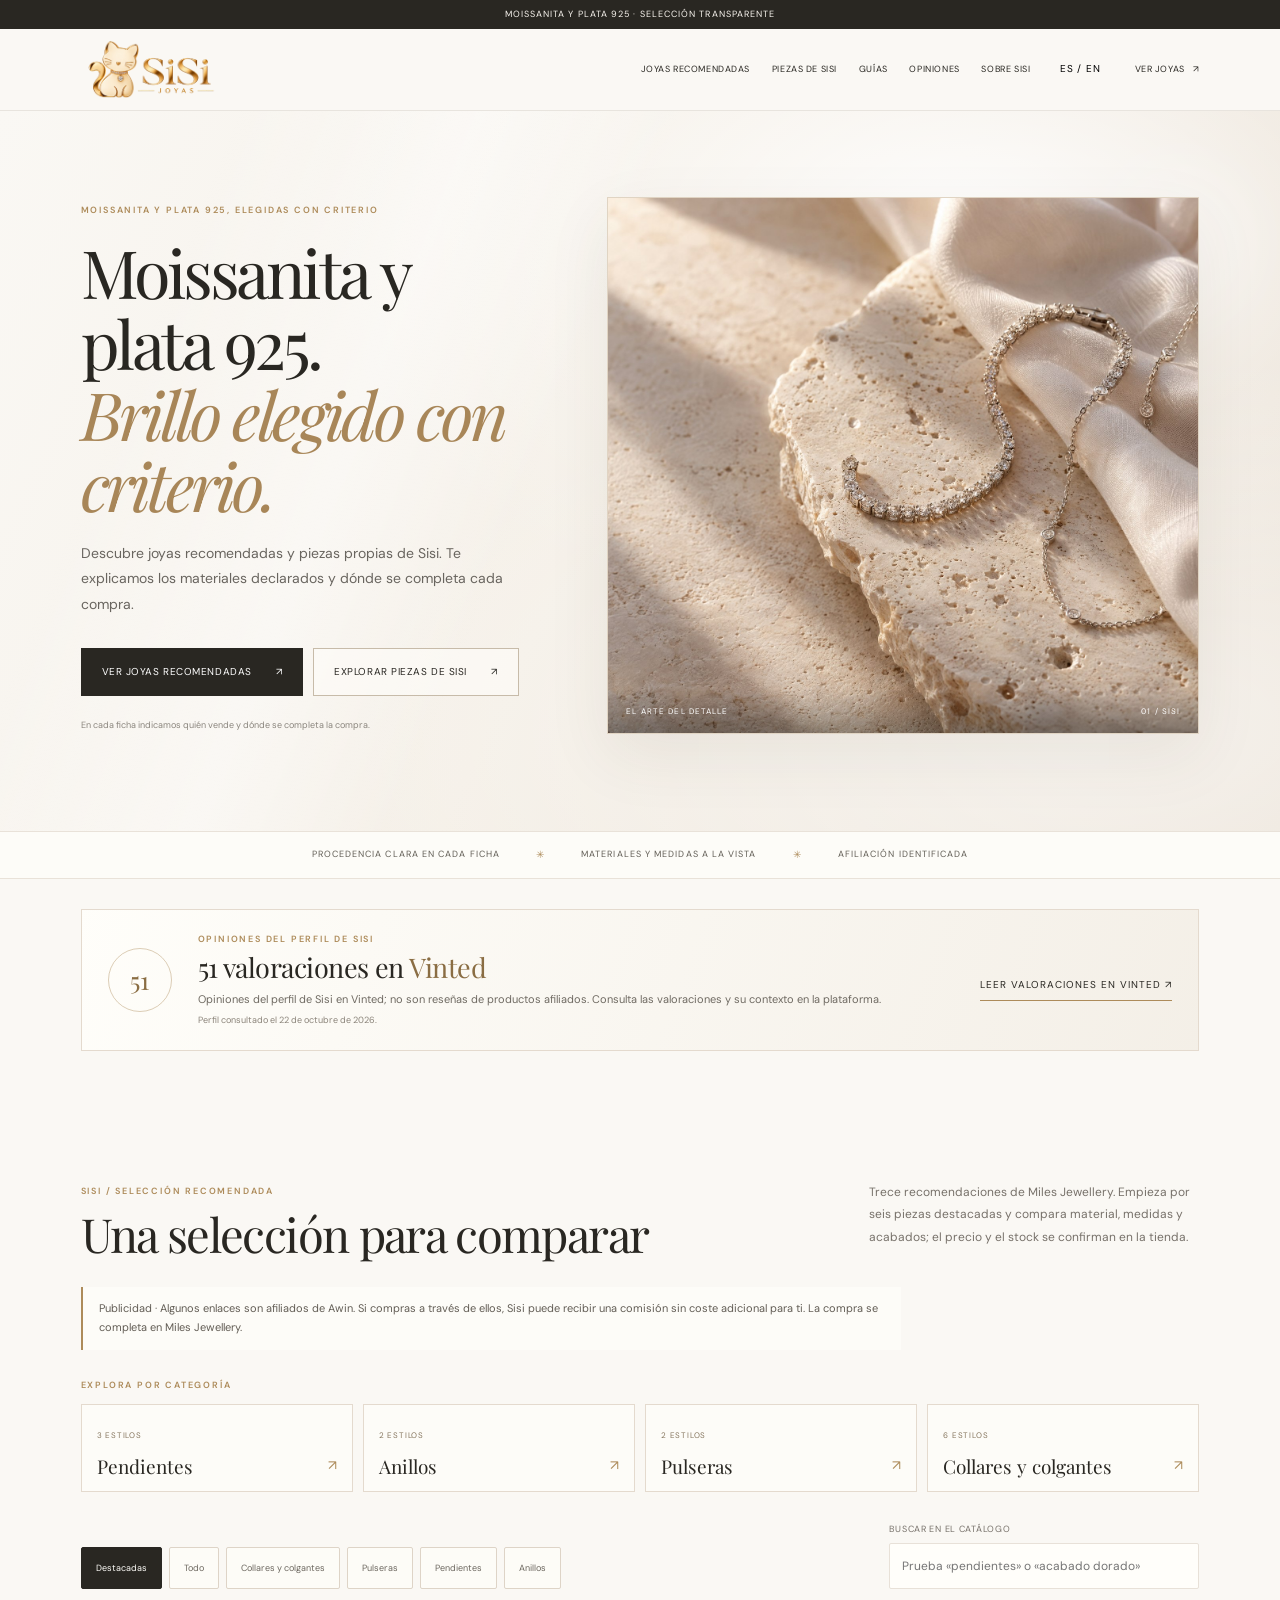
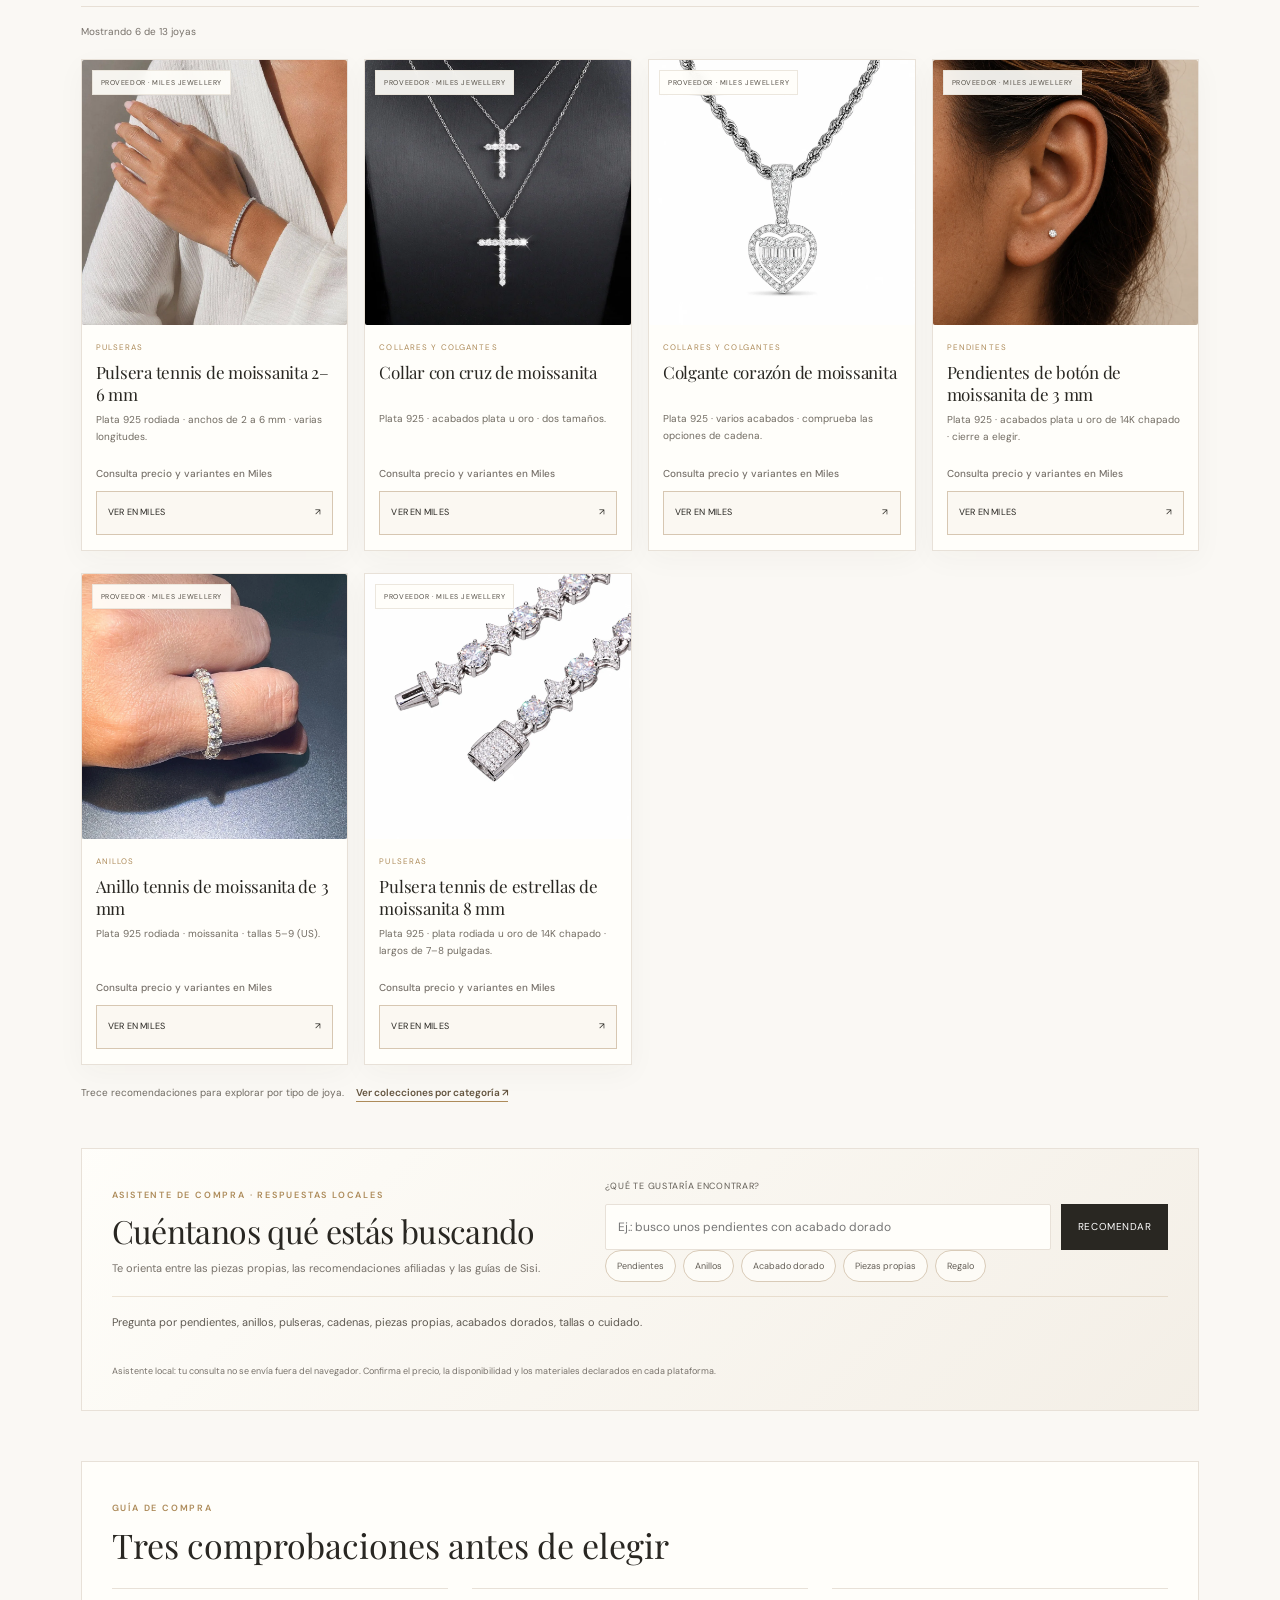
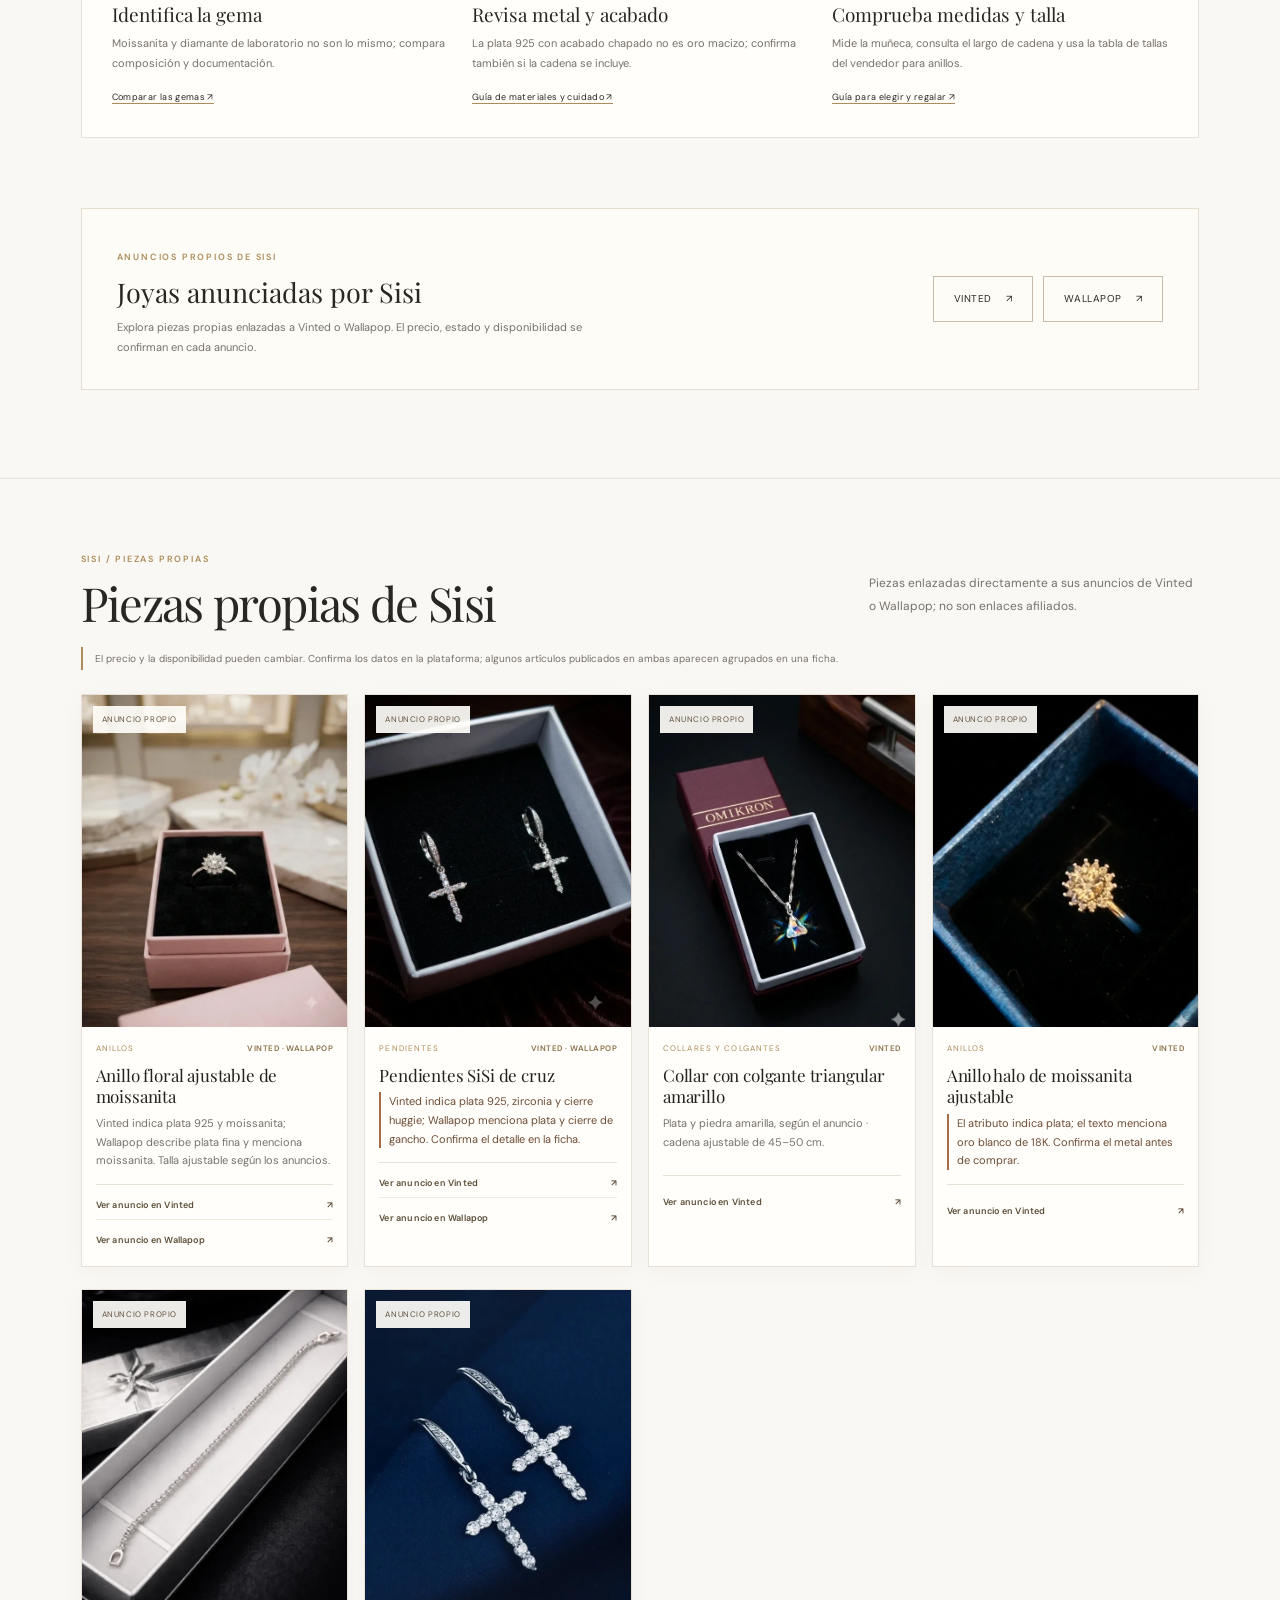
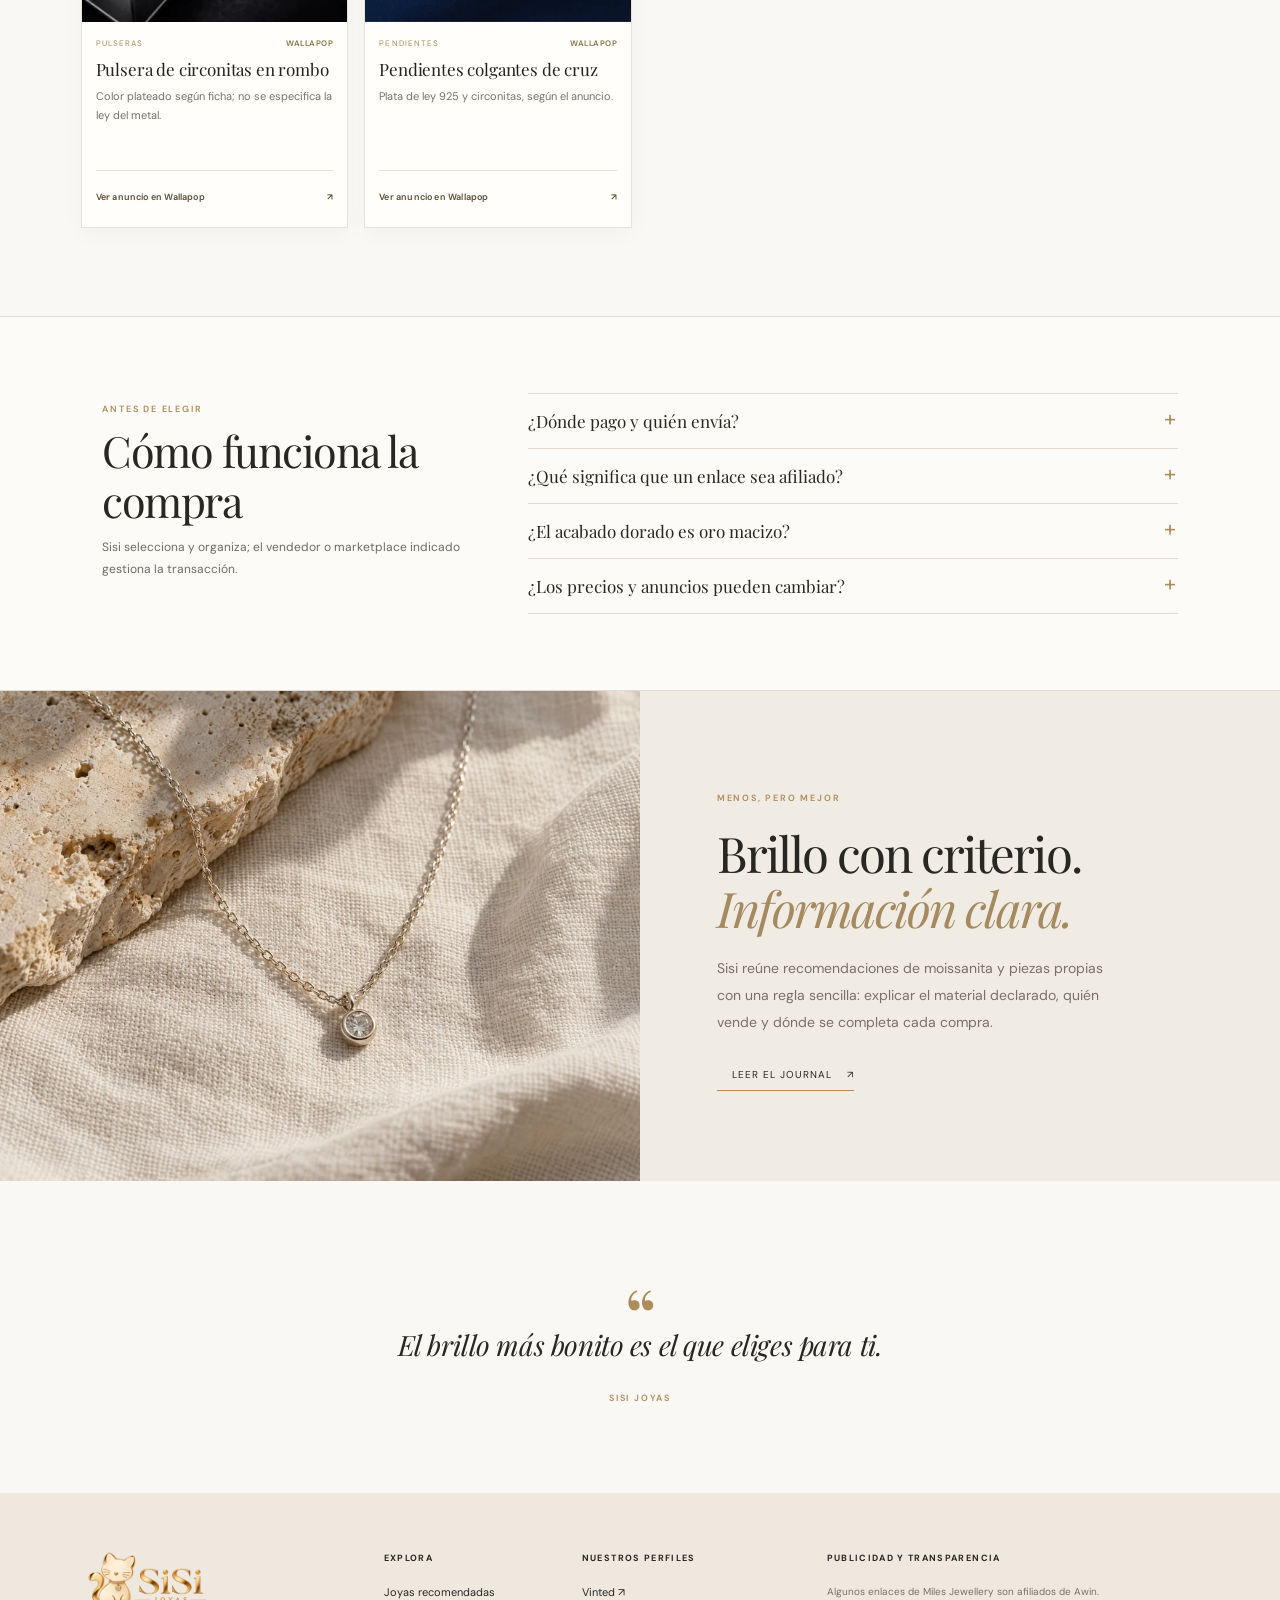
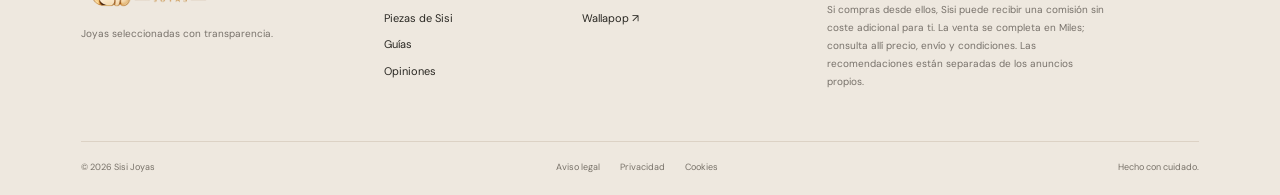
==== commit 5b8f3065: "Rediseña la experiencia y organiza el catálogo por categorías" ====
--- a/index.html
+++ b/index.html
@@ -3,45 +3,47 @@
 <head>
   <meta charset="utf-8">
   <meta name="viewport" content="width=device-width, initial-scale=1">
-  <title>Joyas de moissanita en plata 925 | Sisi Joyas</title>
-  <meta name="description" content="Descubre pendientes, anillos, pulseras y colgantes de moissanita en plata 925. Compara acabados y opciones en Miles Jewellery antes de elegir.">
+  <title>Moissanita y plata 925 con criterio | Sisi Joyas</title>
+  <meta name="description" content="Joyas de moissanita y plata 925 seleccionadas con transparencia. Compara las recomendaciones de Miles Jewellery y las piezas propias de Sisi.">
   <meta name="keywords" content="Sisi Joyas, joyas de moissanita, plata 925, pendientes de moissanita, anillos de moissanita, pulseras, colgantes">
   <meta name="theme-color" content="#faf8f4">
   <meta name="robots" content="index,follow">
   <link rel="canonical" href="https://sisijoyas.store/">
   <link rel="icon" href="assets/sisi-favicon.png" type="image/png">
+  <link rel="preconnect" href="https://fonts.googleapis.com">
+  <link rel="preconnect" href="https://fonts.gstatic.com" crossorigin>
   <link rel="stylesheet" href="css/styles.css">
-  <link rel="stylesheet" href="css/affiliate-refresh.css?v=20261019-1">
+  <link rel="stylesheet" href="css/affiliate-refresh.css?v=20261022-1">
+  <link rel="stylesheet" href="css/ux-redesign.css?v=20261022-2">
   <meta property="og:type" content="website">
   <meta property="og:site_name" content="Sisi Joyas">
-  <meta property="og:title" content="Joyas de moissanita en plata 925 | Sisi Joyas">
-  <meta property="og:description" content="Pendientes, anillos, pulseras y colgantes de moissanita. Compara materiales y acabados en la selección editorial de Sisi.">
+  <meta property="og:title" content="Moissanita y plata 925 con criterio | Sisi Joyas">
+  <meta property="og:description" content="Joyas de moissanita seleccionadas con transparencia: recomendaciones de Miles y piezas propias de Sisi.">
   <meta property="og:url" content="https://sisijoyas.store/">
   <meta property="og:image" content="https://sisijoyas.store/assets/sisi-hero.jpg">
   <meta property="og:image:alt" content="Pulsera y cadena plateadas sobre piedra clara, fotografía editorial de Sisi Joyas">
   <meta name="twitter:card" content="summary_large_image">
-  <meta name="twitter:title" content="Joyas de moissanita en plata 925 | Sisi Joyas">
-  <meta name="twitter:description" content="Pendientes, anillos, pulseras y colgantes de moissanita. Compara materiales y acabados en la selección editorial de Sisi.">
+  <meta name="twitter:title" content="Moissanita y plata 925 con criterio | Sisi Joyas">
+  <meta name="twitter:description" content="Joyas de moissanita seleccionadas con transparencia: recomendaciones de Miles y piezas propias de Sisi.">
   <meta name="twitter:image" content="https://sisijoyas.store/assets/sisi-hero.jpg">
   <script type="application/ld+json">
     {"@context":"https://schema.org","@graph":[{"@type":"WebSite","@id":"https://sisijoyas.store/#website","name":"Sisi Joyas","url":"https://sisijoyas.store/","description":"Selección editorial de joyas de moissanita con materiales y enlaces afiliados identificados.","inLanguage":["es","en"],"publisher":{"@id":"https://sisijoyas.store/#organization"}},{"@type":"Organization","@id":"https://sisijoyas.store/#organization","name":"Sisi Joyas","url":"https://sisijoyas.store/","logo":{"@type":"ImageObject","url":"https://sisijoyas.store/assets/sisi-favicon.png"},"sameAs":["https://www.vinted.es/member/230400884-sisijoyas","https://www.wallapop.com/user/luisa-27041122?_pid=wi&_uid=27041122"]}]}
   </script>
 </head>
 <body>
-  <div class="announcement" data-i18n="announcement">Joyería seleccionada con luz, detalle y transparencia</div>
-  <header class="site-header">
-    <a class="brand" href="index.html" aria-label="Sisi Joyas — inicio">
-      <img src="assets/sisi-logo-horizontal.webp" alt="Sisi Joyas" width="138" height="78">
-    </a>
+  <div class="announcement" data-i18n="announcement">Moissanita y plata 925 · selección transparente</div>
+      <header class="site-header">
+    <a class="brand" href="index.html" aria-label="Sisi Joyas — inicio"><img src="assets/sisi-logo-horizontal.webp" alt="Sisi Joyas" width="138" height="78"></a>
     <nav class="desktop-nav" id="primary-navigation" aria-label="Navegación principal">
-      <a href="#catalog" data-i18n="nav_shop">Catálogo</a>
-      <a href="blog.html" data-i18n="nav_journal">Journal</a>
-      <a href="#own-listings" data-i18n="nav_own">Joyas propias</a>
-      <a href="#about" data-i18n="nav_story">Nuestra esencia</a>
+      <a href="#catalog" data-i18n="nav_shop">Joyas recomendadas</a>
+      <a href="piezas-de-sisi.html" data-i18n="nav_own">Piezas de Sisi</a>
+      <a href="blog.html" data-i18n="nav_journal">Guías</a>
+      <a href="piezas-de-sisi.html#opiniones" data-i18n="nav_reviews">Opiniones</a>
+      <a href="#about" data-i18n="nav_story">Sobre Sisi</a>
     </nav>
     <div class="header-actions">
       <button id="lang-toggle" class="lang-toggle" type="button" aria-label="Cambiar idioma">ES / EN</button>
-      <a class="bag-link" href="#catalog" data-i18n="nav_discover">Descubrir <span>↗</span></a>
+      <a class="bag-link" href="#catalog"><span data-i18n="nav_discover">Ver joyas </span><span aria-hidden="true">↗</span></a>
       <button id="menu-toggle" class="menu-toggle" type="button" aria-label="Abrir menú" aria-controls="primary-navigation" aria-expanded="false">☰</button>
     </div>
   </header>
@@ -49,11 +51,11 @@
   <main>
     <section class="hero" aria-labelledby="hero-title">
       <div class="hero-copy">
-        <p class="eyebrow" data-i18n="hero_eyebrow">LA LUZ, EN SU FORMA MÁS PERSONAL</p>
-        <h1 id="hero-title" data-i18n="hero_title">Joyas de moissanita.<br><em>Brillo para cada día.</em></h1>
-        <p class="hero-text" data-i18n="hero_text">Explora pendientes, anillos, pulseras y colgantes de moissanita. Revisa en cada ficha el metal, el acabado, la talla y las opciones disponibles en la tienda.</p>
-        <a class="button button-dark" href="#catalog"><span data-i18n="hero_cta">Explorar la selección</span><span aria-hidden="true">↗</span></a>
-        <p class="hero-note" data-i18n="hero_note">Recomendaciones afiliadas y perfiles propios, siempre diferenciados.</p>
+        <p class="eyebrow" data-i18n="hero_eyebrow">MOISSANITA Y PLATA 925, ELEGIDAS CON CRITERIO</p>
+        <h1 id="hero-title" data-i18n="hero_title">Moissanita y plata 925.<br><em>Brillo elegido con criterio.</em></h1>
+        <p class="hero-text" data-i18n="hero_text">Descubre joyas recomendadas y piezas propias de Sisi. Te explicamos los materiales declarados y dónde se completa cada compra.</p>
+        <div class="hero-actions"><a class="button button-dark" href="#catalog"><span data-i18n="hero_cta">Ver joyas recomendadas</span><span aria-hidden="true">↗</span></a><a class="button button-outline" href="piezas-de-sisi.html"><span data-i18n="hero_own_cta">Explorar piezas de Sisi</span><span aria-hidden="true">↗</span></a></div>
+        <p class="hero-note" data-i18n="hero_note">En cada ficha indicamos quién vende y dónde se completa la compra.</p>
       </div>
       <div class="hero-art">
         <img src="assets/sisi-hero.jpg" alt="Fotografía editorial de una pulsera y una cadena plateadas sobre piedra clara" width="1800" height="1350" fetchpriority="high">
@@ -62,9 +64,20 @@
     </section>
 
     <section class="trust-strip" aria-label="Criterios de selección">
-      <span data-i18n="trust_1">Fotos oficiales de producto</span><i aria-hidden="true">✳</i>
-      <span data-i18n="trust_2">Detalles revisados en tienda</span><i aria-hidden="true">✳</i>
-      <span data-i18n="trust_3">Enlaces afiliados identificados</span>
+      <span data-i18n="trust_1">Procedencia clara en cada ficha</span><i aria-hidden="true">✳</i>
+      <span data-i18n="trust_2">Materiales y medidas a la vista</span><i aria-hidden="true">✳</i>
+      <span data-i18n="trust_3">Afiliación identificada</span>
+    </section>
+
+    <section class="review-proof review-proof-home" aria-labelledby="home-review-title">
+      <div class="review-proof-mark" aria-hidden="true">51</div>
+      <div class="review-proof-copy">
+        <p class="eyebrow" data-i18n="review_eyebrow">OPINIONES DEL PERFIL DE SISI</p>
+        <h2 id="home-review-title"><span data-i18n="review_count_prefix">51 valoraciones en</span> <span class="review-source">Vinted</span></h2>
+        <p data-i18n="review_copy">Opiniones del perfil de Sisi en Vinted; no son reseñas de productos afiliados. Consulta las valoraciones y su contexto en la plataforma.</p>
+        <p class="review-date" data-i18n="review_stamp">Perfil consultado el 22 de octubre de 2026.</p>
+      </div>
+      <a class="text-link" href="https://www.vinted.es/member/230400884-sisijoyas" target="_blank" rel="noopener noreferrer" data-i18n="review_cta">Leer valoraciones en Vinted ↗</a>
     </section>
 
     <section id="catalog" class="section catalog-section" aria-labelledby="catalog-title">
@@ -75,11 +88,20 @@
         </div>
         <p data-i18n="catalog_intro">Trece artículos de Miles Jewellery con fichas e imágenes oficiales. Comprueba precio, disponibilidad, metal y variantes en la tienda antes de comprar.</p>
       </div>
-      <p class="affiliate-disclosure" data-i18n="affiliate_inline">Publicidad · Algunos enlaces son afiliados de Awin. Si compras a través de ellos, Sisi puede recibir una comisión sin coste adicional para ti. La venta se realiza en Miles Jewellery.</p>
+      <p class="affiliate-disclosure" data-i18n="affiliate_inline">Publicidad · Algunos enlaces son afiliados de Awin. Si compras a través de ellos, Sisi puede recibir una comisión sin coste adicional para ti. La compra se completa en Miles Jewellery.</p>
+
+      <div class="category-browse" id="category-links"><div class="category-browse-heading"><p class="eyebrow" data-i18n="category_nav_title">EXPLORA POR CATEGORÍA</p></div>
+        <nav class="category-landing-links" aria-label="Explorar por categoría" data-i18n-aria-label="category_nav_aria">
+          <a class="category-tile" href="pendientes-moissanita.html"><span class="category-tile-count" data-i18n="category_count_earrings">3 estilos</span><strong data-i18n="filter_earrings">Pendientes</strong><span aria-hidden="true">↗</span></a>
+          <a class="category-tile" href="anillos-moissanita.html"><span class="category-tile-count" data-i18n="category_count_rings">2 estilos</span><strong data-i18n="filter_rings">Anillos</strong><span aria-hidden="true">↗</span></a>
+          <a class="category-tile" href="pulseras-moissanita.html"><span class="category-tile-count" data-i18n="category_count_bracelets">2 estilos</span><strong data-i18n="filter_bracelets">Pulseras</strong><span aria-hidden="true">↗</span></a>
+          <a class="category-tile" href="collares-colgantes-moissanita.html"><span class="category-tile-count" data-i18n="category_count_pendants">6 estilos</span><strong data-i18n="filter_pendants">Collares y colgantes</strong><span aria-hidden="true">↗</span></a>
+        </nav></div>
 
       <div class="filters catalog-tools">
         <div class="category-filters" role="group" aria-label="Filtrar catálogo" data-i18n-aria-label="filter_group">
-          <button class="filter active" type="button" data-category="all" aria-pressed="true" data-i18n="filter_all">Todo</button>
+          <button class="filter active" type="button" data-category="featured" aria-pressed="true" data-i18n="filter_featured">Selección destacada</button>
+          <button class="filter" type="button" data-category="all" aria-pressed="false" data-i18n="filter_all">Todo</button>
           <button class="filter" type="button" data-category="pendants" aria-pressed="false" data-i18n="filter_pendants">Collares y colgantes</button>
           <button class="filter" type="button" data-category="bracelets" aria-pressed="false" data-i18n="filter_bracelets">Pulseras</button>
           <button class="filter" type="button" data-category="earrings" aria-pressed="false" data-i18n="filter_earrings">Pendientes</button>
@@ -90,10 +112,10 @@
           <input id="catalog-search" type="search" data-i18n-placeholder="catalog_search_placeholder" placeholder="Prueba «pendientes» o «acabado dorado»" autocomplete="off" aria-controls="affiliate-grid">
         </label>
       </div>
-      <p id="catalog-count" class="catalog-count" aria-live="polite">Mostrando 13 de 13 joyas</p>
+      <p id="catalog-count" class="catalog-count" aria-live="polite">Mostrando 6 de 13 joyas</p>
 
       <div id="affiliate-grid" class="product-grid" aria-live="polite">
-        <article class="product-card" data-affiliate-card data-product-id="miles-tennis-bracelet" data-category="bracelets">
+        <article class="product-card" data-affiliate-card data-featured data-product-id="miles-tennis-bracelet" data-category="bracelets">
           <a class="product-image" data-affiliate-link href="https://www.awin1.com/cread.php?awinmid=129311&amp;awinaffid=3099234&amp;ued=https%3A%2F%2Fmilesjewellery.com%2Fproducts%2F2-6mm-moissanite-tennis-bracelet" target="_blank" rel="sponsored nofollow noopener noreferrer" aria-label="Ver pulsera tennis de moissanita en Miles Jewellery">
             <img src="assets/products/miles-tennis-bracelet.webp" width="1000" height="1000" alt="Pulsera tennis de moissanita de Miles Jewellery, fotografiada en una muñeca" data-alt-es="Pulsera tennis de moissanita de Miles Jewellery, fotografiada en una muñeca" data-alt-en="Miles Jewellery moissanite tennis bracelet worn on a wrist" loading="lazy" decoding="async">
             <span class="product-tag" data-i18n="affiliate_product_tag">Proveedor · Miles Jewellery</span>
@@ -102,11 +124,11 @@
             <span class="product-category" data-i18n="category_bracelets">Pulseras</span>
             <h3 data-i18n="product_tennis_name">Pulsera tennis de moissanita 2–6 mm</h3>
             <p class="product-desc" data-i18n="product_tennis_specs">Plata 925 rodiada · anchos de 2 a 6 mm · varias longitudes.</p>
-            <div class="product-bottom"><span class="product-price" data-i18n="price_at_shop">Precio y opciones en tienda</span><a class="product-buy" data-affiliate-link href="https://www.awin1.com/cread.php?awinmid=129311&amp;awinaffid=3099234&amp;ued=https%3A%2F%2Fmilesjewellery.com%2Fproducts%2F2-6mm-moissanite-tennis-bracelet" target="_blank" rel="sponsored nofollow noopener noreferrer"><span data-i18n="product_cta">Ver en tienda del proveedor</span><span aria-hidden="true">↗</span></a></div>
-          </div>
-        </article>
-
-        <article class="product-card" data-affiliate-card data-product-id="miles-cross-necklace" data-category="pendants">
+            <div class="product-bottom"><span class="product-price" data-i18n="price_at_shop">Precio y opciones en tienda</span><a class="product-buy" data-affiliate-link href="https://www.awin1.com/cread.php?awinmid=129311&amp;awinaffid=3099234&amp;ued=https%3A%2F%2Fmilesjewellery.com%2Fproducts%2F2-6mm-moissanite-tennis-bracelet" target="_blank" rel="sponsored nofollow noopener noreferrer"><span data-i18n="product_cta">Ver en Miles</span><span aria-hidden="true">↗</span></a></div>
+          </div>
+        </article>
+
+        <article class="product-card" data-affiliate-card data-featured data-product-id="miles-cross-necklace" data-category="pendants">
           <a class="product-image" data-affiliate-link href="https://www.awin1.com/cread.php?awinmid=129311&amp;awinaffid=3099234&amp;ued=https%3A%2F%2Fmilesjewellery.com%2Fproducts%2Fmoissanite-cross-pendant-necklace" target="_blank" rel="sponsored nofollow noopener noreferrer" aria-label="Ver collar con cruz de moissanita en Miles Jewellery">
             <img src="assets/products/miles-cross-pendant.webp" width="800" height="800" alt="Collares de cruz de moissanita de Miles Jewellery en dos tamaños" data-alt-es="Collares de cruz de moissanita de Miles Jewellery en dos tamaños" data-alt-en="Miles Jewellery moissanite cross necklaces in two sizes" loading="lazy" decoding="async">
             <span class="product-tag" data-i18n="affiliate_product_tag">Proveedor · Miles Jewellery</span>
@@ -115,11 +137,11 @@
             <span class="product-category" data-i18n="category_pendants">Collares y colgantes</span>
             <h3 data-i18n="product_cross_name">Collar con cruz de moissanita</h3>
             <p class="product-desc" data-i18n="product_cross_specs">Plata 925 · acabados plata u oro · dos tamaños.</p>
-            <div class="product-bottom"><span class="product-price" data-i18n="price_at_shop">Precio y opciones en tienda</span><a class="product-buy" data-affiliate-link href="https://www.awin1.com/cread.php?awinmid=129311&amp;awinaffid=3099234&amp;ued=https%3A%2F%2Fmilesjewellery.com%2Fproducts%2Fmoissanite-cross-pendant-necklace" target="_blank" rel="sponsored nofollow noopener noreferrer"><span data-i18n="product_cta">Ver en tienda del proveedor</span><span aria-hidden="true">↗</span></a></div>
-          </div>
-        </article>
-
-        <article class="product-card" data-affiliate-card data-product-id="miles-heart-pendant" data-category="pendants">
+            <div class="product-bottom"><span class="product-price" data-i18n="price_at_shop">Precio y opciones en tienda</span><a class="product-buy" data-affiliate-link href="https://www.awin1.com/cread.php?awinmid=129311&amp;awinaffid=3099234&amp;ued=https%3A%2F%2Fmilesjewellery.com%2Fproducts%2Fmoissanite-cross-pendant-necklace" target="_blank" rel="sponsored nofollow noopener noreferrer"><span data-i18n="product_cta">Ver en Miles</span><span aria-hidden="true">↗</span></a></div>
+          </div>
+        </article>
+
+        <article class="product-card" data-affiliate-card data-featured data-product-id="miles-heart-pendant" data-category="pendants">
           <a class="product-image" data-affiliate-link href="https://www.awin1.com/cread.php?awinmid=129311&amp;awinaffid=3099234&amp;ued=https%3A%2F%2Fmilesjewellery.com%2Fproducts%2Fmoissanite-heart-pendant-925-sterling-silver" target="_blank" rel="sponsored nofollow noopener noreferrer" aria-label="Ver colgante de corazón de moissanita en Miles Jewellery">
             <img src="assets/products/miles-heart-pendant.webp" width="1000" height="1000" alt="Colgante de corazón de moissanita en plata 925 de Miles Jewellery" data-alt-es="Colgante de corazón de moissanita en plata 925 de Miles Jewellery" data-alt-en="Miles Jewellery moissanite heart pendant in 925 silver" loading="lazy" decoding="async">
             <span class="product-tag" data-i18n="affiliate_product_tag">Proveedor · Miles Jewellery</span>
@@ -128,7 +150,7 @@
             <span class="product-category" data-i18n="category_pendants">Collares y colgantes</span>
             <h3 data-i18n="product_heart_name">Colgante corazón de moissanita</h3>
             <p class="product-desc" data-i18n="product_heart_specs">Plata 925 · varios acabados · comprueba las opciones de cadena.</p>
-            <div class="product-bottom"><span class="product-price" data-i18n="price_at_shop">Precio y opciones en tienda</span><a class="product-buy" data-affiliate-link href="https://www.awin1.com/cread.php?awinmid=129311&amp;awinaffid=3099234&amp;ued=https%3A%2F%2Fmilesjewellery.com%2Fproducts%2Fmoissanite-heart-pendant-925-sterling-silver" target="_blank" rel="sponsored nofollow noopener noreferrer"><span data-i18n="product_cta">Ver en tienda del proveedor</span><span aria-hidden="true">↗</span></a></div>
+            <div class="product-bottom"><span class="product-price" data-i18n="price_at_shop">Precio y opciones en tienda</span><a class="product-buy" data-affiliate-link href="https://www.awin1.com/cread.php?awinmid=129311&amp;awinaffid=3099234&amp;ued=https%3A%2F%2Fmilesjewellery.com%2Fproducts%2Fmoissanite-heart-pendant-925-sterling-silver" target="_blank" rel="sponsored nofollow noopener noreferrer"><span data-i18n="product_cta">Ver en Miles</span><span aria-hidden="true">↗</span></a></div>
           </div>
         </article>
 
@@ -141,7 +163,7 @@
             <span class="product-category" data-i18n="category_pendants">Collares y colgantes</span>
             <h3 data-i18n="product_cross2_name">Cruz de moissanita de 2 mm</h3>
             <p class="product-desc" data-i18n="product_cross2_specs">Colgante de plata 925 rodiada · cadena compatible seleccionable.</p>
-            <div class="product-bottom"><span class="product-price" data-i18n="price_at_shop">Precio y opciones en tienda</span><a class="product-buy" data-affiliate-link href="https://www.awin1.com/cread.php?awinmid=129311&amp;awinaffid=3099234&amp;ued=https%3A%2F%2Fmilesjewellery.com%2Fproducts%2F2mm-moissanite-cross-pendant-925-sterling-silver" target="_blank" rel="sponsored nofollow noopener noreferrer"><span data-i18n="product_cta">Ver en tienda del proveedor</span><span aria-hidden="true">↗</span></a></div>
+            <div class="product-bottom"><span class="product-price" data-i18n="price_at_shop">Precio y opciones en tienda</span><a class="product-buy" data-affiliate-link href="https://www.awin1.com/cread.php?awinmid=129311&amp;awinaffid=3099234&amp;ued=https%3A%2F%2Fmilesjewellery.com%2Fproducts%2F2mm-moissanite-cross-pendant-925-sterling-silver" target="_blank" rel="sponsored nofollow noopener noreferrer"><span data-i18n="product_cta">Ver en Miles</span><span aria-hidden="true">↗</span></a></div>
           </div>
         </article>
 
@@ -154,11 +176,11 @@
             <span class="product-category" data-i18n="category_pendants">Collares y colgantes</span>
             <h3 data-i18n="product_hamsa_name">Colgante Mano Hamsa de moissanita</h3>
             <p class="product-desc" data-i18n="product_hamsa_specs">Plata 925 · tres acabados · la cadena no está incluida.</p>
-            <div class="product-bottom"><span class="product-price" data-i18n="price_at_shop">Precio y opciones en tienda</span><a class="product-buy" data-affiliate-link href="https://www.awin1.com/cread.php?awinmid=129311&amp;awinaffid=3099234&amp;ued=https%3A%2F%2Fmilesjewellery.com%2Fproducts%2Fmoissanite-hamsa-pendant-925-silver" target="_blank" rel="sponsored nofollow noopener noreferrer"><span data-i18n="product_cta">Ver en tienda del proveedor</span><span aria-hidden="true">↗</span></a></div>
-          </div>
-        </article>
-
-        <article class="product-card" data-affiliate-card data-product-id="miles-earrings-stud-3mm" data-category="earrings">
+            <div class="product-bottom"><span class="product-price" data-i18n="price_at_shop">Precio y opciones en tienda</span><a class="product-buy" data-affiliate-link href="https://www.awin1.com/cread.php?awinmid=129311&amp;awinaffid=3099234&amp;ued=https%3A%2F%2Fmilesjewellery.com%2Fproducts%2Fmoissanite-hamsa-pendant-925-silver" target="_blank" rel="sponsored nofollow noopener noreferrer"><span data-i18n="product_cta">Ver en Miles</span><span aria-hidden="true">↗</span></a></div>
+          </div>
+        </article>
+
+        <article class="product-card" data-affiliate-card data-featured data-product-id="miles-earrings-stud-3mm" data-category="earrings">
           <a class="product-image" data-affiliate-link href="https://www.awin1.com/cread.php?awinmid=129311&amp;awinaffid=3099234&amp;ued=https%3A%2F%2Fmilesjewellery.com%2Fproducts%2F3mm-round-cut-moissanite-stud-earrings" target="_blank" rel="sponsored nofollow noopener noreferrer" aria-label="Ver pendientes de moissanita de 3 mm en Miles Jewellery">
             <img src="assets/products/miles-stud-earrings-3mm.webp" width="1000" height="1000" alt="Pendiente de moissanita de 3 mm llevado en la oreja" data-alt-es="Pendiente de moissanita de 3 mm llevado en la oreja" data-alt-en="3 mm moissanite stud earring worn on the ear" loading="lazy" decoding="async">
             <span class="product-tag" data-i18n="affiliate_product_tag">Proveedor · Miles Jewellery</span>
@@ -167,11 +189,11 @@
             <span class="product-category" data-i18n="category_earrings">Pendientes</span>
             <h3 data-i18n="product_earrings_name">Pendientes de moissanita de 3 mm</h3>
             <p class="product-desc" data-i18n="product_earrings_specs">Plata 925 · acabados plata u oro de 14K chapado · cierre a elegir.</p>
-            <div class="product-bottom"><span class="product-price" data-i18n="price_at_shop">Precio y opciones en tienda</span><a class="product-buy" data-affiliate-link href="https://www.awin1.com/cread.php?awinmid=129311&amp;awinaffid=3099234&amp;ued=https%3A%2F%2Fmilesjewellery.com%2Fproducts%2F3mm-round-cut-moissanite-stud-earrings" target="_blank" rel="sponsored nofollow noopener noreferrer"><span data-i18n="product_cta">Ver en tienda del proveedor</span><span aria-hidden="true">↗</span></a></div>
-          </div>
-        </article>
-
-        <article class="product-card" data-affiliate-card data-product-id="miles-ring-tennis-3mm" data-category="rings">
+            <div class="product-bottom"><span class="product-price" data-i18n="price_at_shop">Precio y opciones en tienda</span><a class="product-buy" data-affiliate-link href="https://www.awin1.com/cread.php?awinmid=129311&amp;awinaffid=3099234&amp;ued=https%3A%2F%2Fmilesjewellery.com%2Fproducts%2F3mm-round-cut-moissanite-stud-earrings" target="_blank" rel="sponsored nofollow noopener noreferrer"><span data-i18n="product_cta">Ver en Miles</span><span aria-hidden="true">↗</span></a></div>
+          </div>
+        </article>
+
+        <article class="product-card" data-affiliate-card data-featured data-product-id="miles-ring-tennis-3mm" data-category="rings">
           <a class="product-image" data-affiliate-link href="https://www.awin1.com/cread.php?awinmid=129311&amp;awinaffid=3099234&amp;ued=https%3A%2F%2Fmilesjewellery.com%2Fproducts%2F3mm-moissanite-tennis-chain-ring" target="_blank" rel="sponsored nofollow noopener noreferrer" aria-label="Ver anillo tennis de moissanita de 3 mm en Miles Jewellery">
             <img src="assets/products/miles-tennis-ring-3mm.webp" width="1000" height="1194" alt="Anillo fino de moissanita de 3 mm llevado en un dedo" data-alt-es="Anillo fino de moissanita de 3 mm llevado en un dedo" data-alt-en="Slim 3 mm moissanite ring worn on a finger" loading="lazy" decoding="async">
             <span class="product-tag" data-i18n="affiliate_product_tag">Proveedor · Miles Jewellery</span>
@@ -180,11 +202,11 @@
             <span class="product-category" data-i18n="category_rings">Anillos</span>
             <h3 data-i18n="product_ring_name">Anillo tennis de moissanita de 3 mm</h3>
             <p class="product-desc" data-i18n="product_ring_specs">Plata 925 rodiada · moissanita · tallas 5–9 (US).</p>
-            <div class="product-bottom"><span class="product-price" data-i18n="price_at_shop">Precio y opciones en tienda</span><a class="product-buy" data-affiliate-link href="https://www.awin1.com/cread.php?awinmid=129311&amp;awinaffid=3099234&amp;ued=https%3A%2F%2Fmilesjewellery.com%2Fproducts%2F3mm-moissanite-tennis-chain-ring" target="_blank" rel="sponsored nofollow noopener noreferrer"><span data-i18n="product_cta">Ver en tienda del proveedor</span><span aria-hidden="true">↗</span></a></div>
-          </div>
-        </article>
-
-        <article class="product-card" data-affiliate-card data-product-id="miles-bracelet-star-8mm" data-category="bracelets">
+            <div class="product-bottom"><span class="product-price" data-i18n="price_at_shop">Precio y opciones en tienda</span><a class="product-buy" data-affiliate-link href="https://www.awin1.com/cread.php?awinmid=129311&amp;awinaffid=3099234&amp;ued=https%3A%2F%2Fmilesjewellery.com%2Fproducts%2F3mm-moissanite-tennis-chain-ring" target="_blank" rel="sponsored nofollow noopener noreferrer"><span data-i18n="product_cta">Ver en Miles</span><span aria-hidden="true">↗</span></a></div>
+          </div>
+        </article>
+
+        <article class="product-card" data-affiliate-card data-featured data-product-id="miles-bracelet-star-8mm" data-category="bracelets">
           <a class="product-image" data-affiliate-link href="https://www.awin1.com/cread.php?awinmid=129311&amp;awinaffid=3099234&amp;ued=https%3A%2F%2Fmilesjewellery.com%2Fproducts%2F8mm-moissanite-star-tennis-bracelet" target="_blank" rel="sponsored nofollow noopener noreferrer" aria-label="Ver pulsera de estrellas de moissanita de 8 mm en Miles Jewellery">
             <img src="assets/products/miles-star-bracelet-8mm.webp" width="1000" height="1000" alt="Pulsera tennis de moissanita con eslabones de estrella" data-alt-es="Pulsera tennis de moissanita con eslabones de estrella" data-alt-en="Moissanite tennis bracelet with star-shaped links" loading="lazy" decoding="async">
             <span class="product-tag" data-i18n="affiliate_product_tag">Proveedor · Miles Jewellery</span>
@@ -193,7 +215,7 @@
             <span class="product-category" data-i18n="category_bracelets">Pulseras</span>
             <h3 data-i18n="product_star_bracelet_name">Pulsera de estrellas de moissanita</h3>
             <p class="product-desc" data-i18n="product_star_bracelet_specs">Plata 925 · ancho de 8 mm · plata rodiada u oro de 14K chapado.</p>
-            <div class="product-bottom"><span class="product-price" data-i18n="price_at_shop">Precio y opciones en tienda</span><a class="product-buy" data-affiliate-link href="https://www.awin1.com/cread.php?awinmid=129311&amp;awinaffid=3099234&amp;ued=https%3A%2F%2Fmilesjewellery.com%2Fproducts%2F8mm-moissanite-star-tennis-bracelet" target="_blank" rel="sponsored nofollow noopener noreferrer"><span data-i18n="product_cta">Ver en tienda del proveedor</span><span aria-hidden="true">↗</span></a></div>
+            <div class="product-bottom"><span class="product-price" data-i18n="price_at_shop">Precio y opciones en tienda</span><a class="product-buy" data-affiliate-link href="https://www.awin1.com/cread.php?awinmid=129311&amp;awinaffid=3099234&amp;ued=https%3A%2F%2Fmilesjewellery.com%2Fproducts%2F8mm-moissanite-star-tennis-bracelet" target="_blank" rel="sponsored nofollow noopener noreferrer"><span data-i18n="product_cta">Ver en Miles</span><span aria-hidden="true">↗</span></a></div>
           </div>
         </article>
 
@@ -206,7 +228,7 @@
             <span class="product-category" data-i18n="category_pendants">Collares y colgantes</span>
             <h3 data-i18n="product_gold_cross_name">Cruz iced de moissanita en dorado</h3>
             <p class="product-desc" data-i18n="product_gold_cross_specs">Plata 925 · acabado dorado chapado · colgante solo o con cadena compatible.</p>
-            <div class="product-bottom"><span class="product-price" data-i18n="price_at_shop">Precio y opciones en tienda</span><a class="product-buy" data-affiliate-link href="https://www.awin1.com/cread.php?awinmid=129311&amp;awinaffid=3099234&amp;ued=https%3A%2F%2Fmilesjewellery.com%2Fproducts%2Fmoissanite-cross-pendant-925-silver" target="_blank" rel="sponsored nofollow noopener noreferrer"><span data-i18n="product_cta">Ver en tienda del proveedor</span><span aria-hidden="true">↗</span></a></div>
+            <div class="product-bottom"><span class="product-price" data-i18n="price_at_shop">Precio y opciones en tienda</span><a class="product-buy" data-affiliate-link href="https://www.awin1.com/cread.php?awinmid=129311&amp;awinaffid=3099234&amp;ued=https%3A%2F%2Fmilesjewellery.com%2Fproducts%2Fmoissanite-cross-pendant-925-silver" target="_blank" rel="sponsored nofollow noopener noreferrer"><span data-i18n="product_cta">Ver en Miles</span><span aria-hidden="true">↗</span></a></div>
           </div>
         </article>
         <article class="product-card" data-affiliate-card data-product-id="miles-huggie-2row" data-category="earrings">
@@ -218,7 +240,7 @@
             <span class="product-category" data-i18n="category_earrings">Pendientes</span>
             <h3 data-i18n="product_huggie_name">Pendientes huggie de moissanita, dos hileras</h3>
             <p class="product-desc" data-i18n="product_huggie_specs">Plata 925 · 13,3 × 12,5 mm · plata rodiada u oro chapado · par.</p>
-            <div class="product-bottom"><span class="product-price" data-i18n="price_at_shop">Precio y opciones en tienda</span><a class="product-buy" data-affiliate-link href="https://www.awin1.com/cread.php?awinmid=129311&amp;awinaffid=3099234&amp;ued=https%3A%2F%2Fmilesjewellery.com%2Fproducts%2F2r-moissanite-huggie-hoop-earrings" target="_blank" rel="sponsored nofollow noopener noreferrer"><span data-i18n="product_cta">Ver en tienda del proveedor</span><span aria-hidden="true">↗</span></a></div>
+            <div class="product-bottom"><span class="product-price" data-i18n="price_at_shop">Precio y opciones en tienda</span><a class="product-buy" data-affiliate-link href="https://www.awin1.com/cread.php?awinmid=129311&amp;awinaffid=3099234&amp;ued=https%3A%2F%2Fmilesjewellery.com%2Fproducts%2F2r-moissanite-huggie-hoop-earrings" target="_blank" rel="sponsored nofollow noopener noreferrer"><span data-i18n="product_cta">Ver en Miles</span><span aria-hidden="true">↗</span></a></div>
           </div>
         </article>
         <article class="product-card" data-affiliate-card data-product-id="miles-tennis-chain" data-category="pendants">
@@ -230,7 +252,7 @@
             <span class="product-category" data-i18n="category_pendants">Collares y colgantes</span>
             <h3 data-i18n="product_chain_name">Collar tennis de moissanita de 2–6,5 mm</h3>
             <p class="product-desc" data-i18n="product_chain_specs">Plata 925 · anchos de 2–6,5 mm · largos 16–24 pulgadas · acabado dorado chapado disponible.</p>
-            <div class="product-bottom"><span class="product-price" data-i18n="price_at_shop">Precio y opciones en tienda</span><a class="product-buy" data-affiliate-link href="https://www.awin1.com/cread.php?awinmid=129311&amp;awinaffid=3099234&amp;ued=https%3A%2F%2Fmilesjewellery.com%2Fproducts%2Fmoissanite-tennis-chain" target="_blank" rel="sponsored nofollow noopener noreferrer"><span data-i18n="product_cta">Ver en tienda del proveedor</span><span aria-hidden="true">↗</span></a></div>
+            <div class="product-bottom"><span class="product-price" data-i18n="price_at_shop">Precio y opciones en tienda</span><a class="product-buy" data-affiliate-link href="https://www.awin1.com/cread.php?awinmid=129311&amp;awinaffid=3099234&amp;ued=https%3A%2F%2Fmilesjewellery.com%2Fproducts%2Fmoissanite-tennis-chain" target="_blank" rel="sponsored nofollow noopener noreferrer"><span data-i18n="product_cta">Ver en Miles</span><span aria-hidden="true">↗</span></a></div>
           </div>
         </article>
         <article class="product-card" data-affiliate-card data-product-id="miles-ring-13mm" data-category="rings">
@@ -242,7 +264,7 @@
             <span class="product-category" data-i18n="category_rings">Anillos</span>
             <h3 data-i18n="product_wide_ring_name">Anillo ancho de moissanita de 13 mm</h3>
             <p class="product-desc" data-i18n="product_wide_ring_specs">Plata 925 · tallas US 6–12 · opción de acabado dorado chapado.</p>
-            <div class="product-bottom"><span class="product-price" data-i18n="price_at_shop">Precio y opciones en tienda</span><a class="product-buy" data-affiliate-link href="https://www.awin1.com/cread.php?awinmid=129311&amp;awinaffid=3099234&amp;ued=https%3A%2F%2Fmilesjewellery.com%2Fproducts%2F13mm-moissanite-ring" target="_blank" rel="sponsored nofollow noopener noreferrer"><span data-i18n="product_cta">Ver en tienda del proveedor</span><span aria-hidden="true">↗</span></a></div>
+            <div class="product-bottom"><span class="product-price" data-i18n="price_at_shop">Precio y opciones en tienda</span><a class="product-buy" data-affiliate-link href="https://www.awin1.com/cread.php?awinmid=129311&amp;awinaffid=3099234&amp;ued=https%3A%2F%2Fmilesjewellery.com%2Fproducts%2F13mm-moissanite-ring" target="_blank" rel="sponsored nofollow noopener noreferrer"><span data-i18n="product_cta">Ver en Miles</span><span aria-hidden="true">↗</span></a></div>
           </div>
         </article>
         <article class="product-card" data-affiliate-card data-product-id="miles-princess-studs" data-category="earrings">
@@ -254,11 +276,12 @@
             <span class="product-category" data-i18n="category_earrings">Pendientes</span>
             <h3 data-i18n="product_princess_name">Pendientes princess cut de moissanita</h3>
             <p class="product-desc" data-i18n="product_princess_specs">Plata 925 rodiada · tamaños 4,25–9 mm · cierre de rosca o presión.</p>
-            <div class="product-bottom"><span class="product-price" data-i18n="price_at_shop">Precio y opciones en tienda</span><a class="product-buy" data-affiliate-link href="https://www.awin1.com/cread.php?awinmid=129311&amp;awinaffid=3099234&amp;ued=https%3A%2F%2Fmilesjewellery.com%2Fproducts%2Fprincess-cut-moissanite-stud-earrings" target="_blank" rel="sponsored nofollow noopener noreferrer"><span data-i18n="product_cta">Ver en tienda del proveedor</span><span aria-hidden="true">↗</span></a></div>
+            <div class="product-bottom"><span class="product-price" data-i18n="price_at_shop">Precio y opciones en tienda</span><a class="product-buy" data-affiliate-link href="https://www.awin1.com/cread.php?awinmid=129311&amp;awinaffid=3099234&amp;ued=https%3A%2F%2Fmilesjewellery.com%2Fproducts%2Fprincess-cut-moissanite-stud-earrings" target="_blank" rel="sponsored nofollow noopener noreferrer"><span data-i18n="product_cta">Ver en Miles</span><span aria-hidden="true">↗</span></a></div>
           </div>
         </article>
       </div>
       <p id="empty-state" class="empty-state" hidden data-i18n="empty_catalog">No hay piezas en esta categoría.</p>
+      <p class="catalog-full-link"><span data-i18n="catalog_full_note">Hay 13 recomendaciones; empieza por las destacadas o filtra por categoría.</span> <a href="pendientes-moissanita.html" data-i18n="catalog_full_link">Ver colecciones por categoría ↗</a></p>
 
       <section class="catalog-assistant" aria-labelledby="assistant-title">
         <div class="assistant-heading">
@@ -406,6 +429,15 @@
       </div>
     </section>
 
+    <section class="faq-section" id="como-funciona" aria-labelledby="faq-title">
+      <div class="faq-intro"><p class="eyebrow" data-i18n="faq_eyebrow">ANTES DE ELEGIR</p><h2 id="faq-title" data-i18n="faq_title">Cómo funciona la compra</h2><p data-i18n="faq_intro">Sisi selecciona y organiza; el vendedor o marketplace indicado gestiona la transacción.</p></div>
+      <div class="faq-list">
+        <details><summary data-i18n="faq_q_purchase">¿Dónde pago y quién envía?</summary><p data-i18n="faq_a_purchase">Las recomendaciones se compran en Miles Jewellery. Las piezas propias se compran en Vinted o Wallapop. Comprueba pago, envío y devoluciones en la plataforma de destino.</p></details>
+        <details><summary data-i18n="faq_q_affiliate">¿Qué significa que un enlace sea afiliado?</summary><p data-i18n="faq_a_affiliate">Si compras desde algunos enlaces de Miles, Sisi puede recibir una comisión sin coste adicional para ti. El vendedor sigue siendo Miles Jewellery.</p></details>
+        <details><summary data-i18n="faq_q_gold">¿El acabado dorado es oro macizo?</summary><p data-i18n="faq_a_gold">No necesariamente. En las fichas de Miles que hemos revisado, algunas variantes son plata 925 chapada. Comprueba el metal y acabado exactos en la ficha de cada pieza.</p></details>
+        <details><summary data-i18n="faq_q_price">¿Los precios y anuncios pueden cambiar?</summary><p data-i18n="faq_a_price">Sí. Consulta el precio, las variantes y la disponibilidad directamente en Miles, Vinted o Wallapop antes de comprar.</p></details>
+      </div>
+    </section>
     <section class="editorial" id="about" aria-labelledby="about-title">
       <div class="editorial-image">
         <img src="assets/sisi-story.jpg" alt="Detalle de una cadena fina y un colgante sobre lino y piedra clara" width="1800" height="1350" loading="lazy" decoding="async">
@@ -433,8 +465,10 @@
       </div>
       <div>
         <h4 data-i18n="footer_explore">Explora</h4>
-        <a href="#catalog" data-i18n="nav_shop">Selección</a>
-        <a href="blog.html" data-i18n="nav_journal">Journal</a>
+        <a href="#catalog" data-i18n="nav_shop">Joyas recomendadas</a>
+        <a href="piezas-de-sisi.html" data-i18n="nav_own">Piezas de Sisi</a>
+        <a href="blog.html" data-i18n="nav_journal">Guías</a>
+        <a href="piezas-de-sisi.html#opiniones" data-i18n="nav_reviews">Opiniones</a>
       </div>
       <div>
         <h4 data-i18n="footer_market">Nuestros perfiles</h4>
@@ -457,7 +491,7 @@
     </div>
   </footer>
   <script src="js/products.js"></script>
-  <script src="js/main.js?v=20261019-1"></script>
-  <script src="js/assistant.js?v=20261019-1"></script>
+  <script src="js/main.js?v=20261022-1"></script>
+  <script src="js/assistant.js?v=20261022-1"></script>
 </body>
 </html>
--- a/css/ux-redesign.css
+++ b/css/ux-redesign.css
@@ -0,0 +1,432 @@
+/* SiSi Joyas — conversion-focused editorial layer. Keeps the warm ivory, ink and gold identity. */
+:root {
+  --sisi-ink: #292722;
+  --sisi-cream: #f5f0e8;
+  --sisi-card: #fffefa;
+  --sisi-gold: #ad8b5a;
+  --sisi-line: #e4dace;
+  --sisi-muted: #6f6a62;
+}
+
+html { scroll-padding-top: 22px; }
+body { color: var(--sisi-ink); }
+
+.site-header {
+  gap: clamp(14px, 2vw, 28px);
+}
+
+.desktop-nav {
+  align-items: center;
+  justify-content: center;
+  gap: clamp(12px, 1.7vw, 24px);
+  margin-left: auto;
+}
+
+.desktop-nav a,
+.header-actions {
+  font-size: 9px;
+  letter-spacing: .065em;
+}
+
+.desktop-nav a {
+  min-height: 44px;
+  display: inline-flex;
+  align-items: center;
+  white-space: nowrap;
+}
+
+.header-actions { flex: 0 0 auto; }
+.lang-toggle { min-height: 44px; padding: 0 4px; }
+.bag-link { white-space: nowrap; }
+
+.hero-copy { max-width: 530px; }
+.hero-text { max-width: 430px; }
+.hero-actions {
+  display: flex;
+  flex-wrap: wrap;
+  gap: 10px;
+  align-items: center;
+}
+.hero-actions .button { min-height: 48px; }
+.hero-actions .button-outline { background: rgba(255, 254, 250, .58); }
+.hero-note { max-width: 370px; line-height: 1.7; }
+
+.trust-strip {
+  gap: clamp(14px, 3vw, 36px);
+  font-size: 9px;
+}
+
+.review-proof {
+  display: grid;
+  grid-template-columns: 72px minmax(0, 1fr) auto;
+  align-items: center;
+  gap: 18px;
+  max-width: 1240px;
+  margin: 30px auto;
+  padding: 22px 26px;
+  border: 1px solid var(--sisi-line);
+  background: linear-gradient(110deg, rgba(255, 254, 250, .96), rgba(241, 235, 225, .68));
+}
+
+.review-proof-mark {
+  display: grid;
+  place-items: center;
+  width: 64px;
+  height: 64px;
+  border: 1px solid rgba(173, 139, 90, .42);
+  border-radius: 50%;
+  color: #8a6d43;
+  font: 400 25px/1 var(--serif);
+}
+
+.review-proof-copy .eyebrow { margin: 0 0 4px; }
+.review-proof-copy h2 {
+  margin: 0 0 5px;
+  font: 400 clamp(20px, 2.5vw, 27px)/1.25 var(--serif);
+  letter-spacing: -.02em;
+}
+.review-proof-copy > p:not(.eyebrow) {
+  max-width: 720px;
+  margin: 0;
+  color: var(--sisi-muted);
+  font-size: 11px;
+  line-height: 1.65;
+}
+.review-proof-copy .review-date {
+  margin-top: 5px !important;
+  color: #8a8379 !important;
+  font-size: 9px !important;
+}
+.review-source { color: #8a6d43; }
+.review-proof > .button,
+.review-proof > .text-link { white-space: nowrap; }
+.review-proof > .button { min-height: 46px; }
+.review-proof-home { margin-inline: 6.3%; }
+
+.category-browse { margin: 28px 0 30px; }
+.category-browse-heading {
+  display: flex;
+  align-items: center;
+  justify-content: space-between;
+  gap: 14px;
+  margin-bottom: 12px;
+}
+.category-browse-heading .eyebrow { margin: 0; }
+.category-browse-heading > a,
+.category-bottom-cta > a {
+  border-bottom: 1px solid var(--sisi-gold);
+  padding-bottom: 3px;
+  color: #63543f;
+  font-size: 9px;
+  letter-spacing: .06em;
+  text-transform: uppercase;
+}
+
+.category-landing-links {
+  display: grid;
+  grid-template-columns: repeat(4, minmax(0, 1fr));
+  gap: 10px;
+}
+
+.category-tile {
+  position: relative;
+  display: grid;
+  grid-template-columns: minmax(0, 1fr) 20px;
+  align-items: end;
+  gap: 2px 8px;
+  min-height: 88px;
+  padding: 14px 15px;
+  border: 1px solid var(--sisi-line);
+  background: rgba(255, 254, 250, .72);
+  transition: border-color .18s ease, background .18s ease, transform .18s ease;
+}
+
+.category-tile:hover,
+.category-tile:focus-visible {
+  border-color: #c9b08d;
+  background: var(--sisi-card);
+  transform: translateY(-2px);
+}
+
+.category-tile-count {
+  grid-column: 1 / -1;
+  color: #86765e;
+  font-size: 8px;
+  letter-spacing: .1em;
+  text-transform: uppercase;
+}
+
+.category-tile strong {
+  font: 400 clamp(15px, 1.7vw, 19px)/1.2 var(--serif);
+}
+.category-tile > span:last-child { justify-self: end; color: var(--sisi-gold); }
+
+.category-page-links {
+  max-width: 1160px;
+  margin: 26px auto 0;
+  padding: 0 6.3%;
+}
+
+.category-page-hero,
+.own-page-hero {
+  padding-top: 64px;
+  padding-bottom: 48px;
+  background: radial-gradient(ellipse at 50% 0, rgba(255, 255, 255, .8), transparent 66%);
+}
+.category-page-hero h1,
+.own-page-hero h1 {
+  max-width: 900px;
+  margin: 13px auto 14px;
+  font-size: clamp(38px, 5vw, 58px);
+}
+.category-page-hero > p:not(.eyebrow),
+.own-page-hero > p:not(.eyebrow) {
+  max-width: 710px;
+  font-size: 13px;
+  line-height: 1.85;
+}
+.page-hero-actions {
+  display: flex;
+  flex-wrap: wrap;
+  justify-content: center;
+  gap: 10px;
+  margin-top: 22px;
+}
+.page-hero-actions .button { min-height: 46px; }
+.category-products { padding-top: 58px; }
+.category-products .section-heading { margin-bottom: 25px; }
+.category-products .section-heading h2 { font-size: clamp(30px, 3.5vw, 42px); }
+.category-products .section-heading > p { max-width: 300px; }
+.category-products .affiliate-disclosure { margin-top: 0; }
+.category-products .product-grid { margin-top: 22px; }
+.category-guide {
+  display: grid;
+  grid-template-columns: minmax(220px, .72fr) minmax(0, 1.28fr);
+  align-items: start;
+  gap: 26px 56px;
+  max-width: 1160px;
+  margin: 8px auto 42px;
+  padding: 27px 6.3%;
+  border-top: 1px solid var(--sisi-line);
+  border-bottom: 1px solid var(--sisi-line);
+  background: rgba(255, 254, 250, .55);
+}
+.category-guide-heading .eyebrow { margin: 0 0 7px; }
+.category-guide-heading h2 {
+  margin: 0;
+  font: 400 clamp(24px, 3vw, 34px)/1.2 var(--serif);
+  letter-spacing: -.025em;
+}
+.category-guide-copy p { margin: 0; color: var(--sisi-muted); font-size: 11px; line-height: 1.85; }
+.category-guide-copy .text-link { margin-top: 10px; }
+.category-bottom-cta {
+  display: flex;
+  flex-wrap: wrap;
+  align-items: baseline;
+  gap: 16px 24px;
+  padding: 20px 6.3% 54px;
+  border-top: 1px solid var(--sisi-line);
+}
+.category-bottom-cta p { flex-basis: 100%; margin: 0; color: var(--sisi-muted); font: 400 22px/1.3 var(--serif); }
+
+.catalog-tools { align-items: end; }
+.category-filters { gap: 7px; }
+.filter {
+  min-height: 42px;
+  padding: 9px 14px;
+  border-color: #ded4c7;
+  border-radius: 2px;
+  background: rgba(255, 254, 250, .7);
+  font-size: 9px;
+}
+.filter.active,
+.filter.active:hover {
+  border-color: var(--sisi-ink);
+  background: var(--sisi-ink);
+  color: #fffefa;
+}
+.filter:hover { background: #fffefa; }
+.catalog-search input { min-height: 46px; }
+.catalog-count { margin-top: -8px; font-size: 10px; }
+.catalog-full-link {
+  display: flex;
+  flex-wrap: wrap;
+  align-items: baseline;
+  gap: 6px 12px;
+  margin: 20px 0 0;
+  color: var(--sisi-muted);
+  font-size: 10px;
+}
+.catalog-full-link a {
+  border-bottom: 1px solid var(--sisi-gold);
+  color: #63543f;
+  font-weight: 600;
+}
+
+/* Keep the JS-driven filters reliable even when card layouts set display:flex. */
+.product-card[hidden],
+.empty-state[hidden] { display: none !important; }
+
+.product-info { padding: 16px 14px 15px; }
+.product-category { font-size: 8px; }
+.product-info h3 { min-height: 2.55em; font-size: 17px; }
+.product-desc { min-height: 4.2em; font-size: 10px; }
+.product-price { font-size: 10px; line-height: 1.4; }
+.product-bottom { gap: 10px; }
+.product-buy {
+  width: 100%;
+  min-height: 44px;
+  padding: 10px 11px;
+  border: 1px solid #d7c7b2;
+  background: #fbf8f2;
+  color: var(--sisi-ink);
+  font-size: 9px;
+  letter-spacing: .025em;
+}
+.product-buy:hover,
+.product-buy:focus-visible {
+  border-color: var(--sisi-ink);
+  background: var(--sisi-ink);
+  color: #fffefa;
+}
+
+.own-listing-buy { min-height: 44px; font-size: 9px; }
+.own-listing-desc { font-size: 11px; line-height: 1.7; }
+.own-listing-image:focus-visible,
+.own-listing-buy:focus-visible,
+.product-buy:focus-visible,
+.button:focus-visible,
+.filter:focus-visible,
+.category-tile:focus-visible,
+.menu-toggle:focus-visible,
+.lang-toggle:focus-visible { outline: 2px solid var(--sisi-gold); outline-offset: 3px; }
+
+.faq-section {
+  display: grid;
+  grid-template-columns: minmax(220px, .72fr) minmax(0, 1.28fr);
+  gap: 32px 60px;
+  padding: 76px 8%;
+  border-top: 1px solid var(--sisi-line);
+  border-bottom: 1px solid var(--sisi-line);
+  background: rgba(255, 254, 250, .62);
+}
+.faq-intro h2 {
+  margin: 9px 0 12px;
+  font: 400 clamp(31px, 3.7vw, 43px)/1.15 var(--serif);
+  letter-spacing: -.035em;
+}
+.faq-intro > p:last-child { max-width: 360px; margin: 0; color: var(--sisi-muted); font-size: 12px; line-height: 1.8; }
+.faq-list details { border-top: 1px solid var(--sisi-line); }
+.faq-list details:last-child { border-bottom: 1px solid var(--sisi-line); }
+.faq-list summary {
+  position: relative;
+  min-height: 54px;
+  padding: 16px 34px 14px 0;
+  color: var(--sisi-ink);
+  cursor: pointer;
+  font: 400 17px/1.4 var(--serif);
+  list-style: none;
+}
+.faq-list summary::-webkit-details-marker { display: none; }
+.faq-list summary::after {
+  position: absolute;
+  top: 14px;
+  right: 2px;
+  content: "+";
+  color: var(--sisi-gold);
+  font: 400 22px/1 var(--sans);
+}
+.faq-list details[open] summary::after { content: "−"; }
+.faq-list details p { max-width: 690px; margin: 0 26px 17px 0; color: var(--sisi-muted); font-size: 11px; line-height: 1.8; }
+
+.own-how-it-works {
+  margin: 8px 6.3% 72px;
+  padding: 28px 30px;
+  border: 1px solid var(--sisi-line);
+  background: rgba(255, 254, 250, .72);
+}
+.own-how-it-works h2 { margin: 8px 0; font: 400 clamp(25px, 3vw, 34px)/1.2 var(--serif); }
+.own-how-it-works > p:not(.eyebrow) { max-width: 820px; color: var(--sisi-muted); font-size: 11px; line-height: 1.8; }
+.own-how-it-works .market-buttons { margin-top: 16px; }
+
+#catalog, #own-listings, #opiniones, #como-funciona, #about { scroll-margin-top: 22px; }
+
+@media (max-width: 1050px) {
+  .site-header { padding-inline: 4%; }
+  .desktop-nav { gap: 12px; }
+  .desktop-nav a, .header-actions { font-size: 8px; }
+  .header-actions { gap: 12px; }
+  .category-landing-links { gap: 8px; }
+  .category-tile { padding: 12px; }
+}
+
+@media (max-width: 760px) {
+  .site-header { min-height: 66px; height: auto; padding: 7px 5%; }
+  .desktop-nav { gap: 0; }
+  .desktop-nav.is-open { gap: 8px; padding: 14px 5% 20px; }
+  .desktop-nav.is-open a { min-height: 44px; font-size: 10px; }
+  .header-actions { gap: 10px; }
+  .menu-toggle { min-width: 44px; min-height: 44px; font-size: 18px; }
+  .lang-toggle { min-height: 44px; }
+  .hero-copy { max-width: 620px; }
+  .hero-actions { gap: 8px; }
+  .hero-actions .button { flex: 1 1 190px; }
+  .trust-strip { gap: 8px 14px; padding: 14px 6%; text-align: center; line-height: 1.6; }
+  .trust-strip i { display: none; }
+  .review-proof,
+  .review-proof-home {
+    grid-template-columns: 54px minmax(0, 1fr);
+    gap: 12px;
+    margin: 18px 5%;
+    padding: 17px 15px;
+  }
+  .review-proof-mark { width: 48px; height: 48px; font-size: 20px; }
+  .review-proof-copy h2 { font-size: 21px; }
+  .review-proof-copy > p:not(.eyebrow) { font-size: 10px; }
+  .review-proof > .button,
+  .review-proof > .text-link { grid-column: 1 / -1; justify-self: stretch; text-align: center; }
+  .review-proof > .button { width: 100%; }
+  .category-browse { margin: 24px 0; }
+  .category-landing-links { grid-template-columns: repeat(2, minmax(0, 1fr)); }
+  .category-tile { min-height: 78px; }
+  .category-page-links { margin-top: 20px; padding-inline: 5%; }
+  .category-page-hero,
+  .own-page-hero { padding: 47px 6% 38px; }
+  .category-page-hero h1,
+  .own-page-hero h1 { font-size: clamp(34px, 9vw, 46px); }
+  .category-page-hero > p:not(.eyebrow),
+  .own-page-hero > p:not(.eyebrow) { font-size: 12px; }
+  .page-hero-actions { gap: 8px; }
+  .page-hero-actions .button { flex: 1 1 190px; }
+  .category-products { padding-top: 44px; }
+  .category-products .section-heading { display: block; }
+  .category-guide { grid-template-columns: 1fr; gap: 12px; margin: 0 5% 32px; padding: 22px 18px; }
+  .category-guide-copy p { font-size: 10px; }
+  .category-bottom-cta { padding: 18px 5% 42px; }
+  .category-bottom-cta p { font-size: 20px; }
+  .category-filters { width: 100%; }
+  .filter { min-height: 42px; }
+  .catalog-full-link { align-items: flex-start; line-height: 1.7; }
+  .product-info { padding: 12px 10px 12px; }
+  .product-info h3 { min-height: 2.5em; font-size: 16px; }
+  .product-desc { min-height: 5em; font-size: 10px; }
+  .product-buy { min-height: 44px; padding-inline: 8px; font-size: 9px; }
+  .own-listing-buy { min-height: 44px; }
+  .own-listing-desc { font-size: 10px; }
+  .faq-section { grid-template-columns: 1fr; gap: 20px; padding: 52px 6%; }
+  .faq-list summary { min-height: 52px; font-size: 16px; }
+  .own-how-it-works { margin: 0 5% 50px; padding: 23px 19px; }
+}
+
+@media (max-width: 390px) {
+  .category-landing-links { grid-template-columns: 1fr 1fr; gap: 7px; }
+  .category-tile { min-height: 74px; padding: 10px; }
+  .category-tile strong { font-size: 15px; }
+  .review-proof-copy h2 { font-size: 19px; }
+  .hero-actions .button { flex-basis: 100%; }
+  .page-hero-actions .button { flex-basis: 100%; }
+}
+
+@media (prefers-reduced-motion: reduce) {
+  .category-tile { transition: none; }
+}
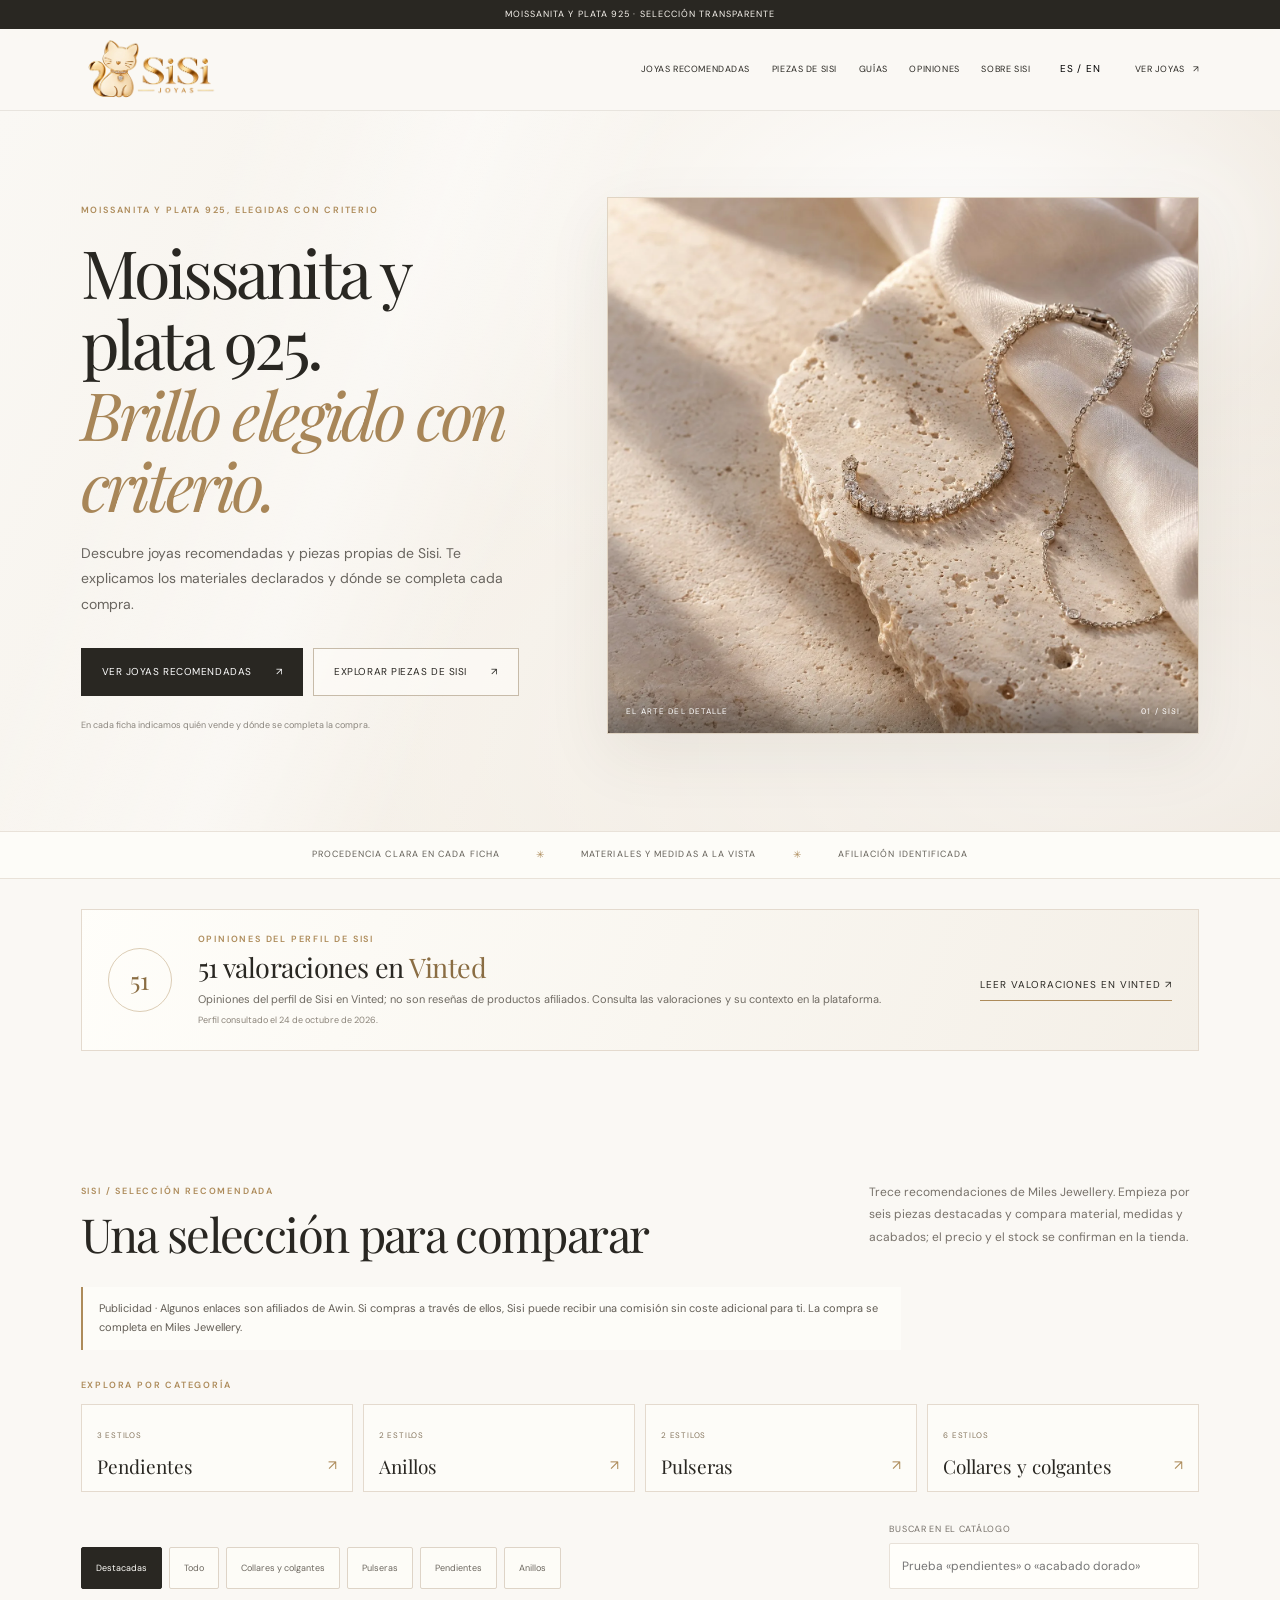
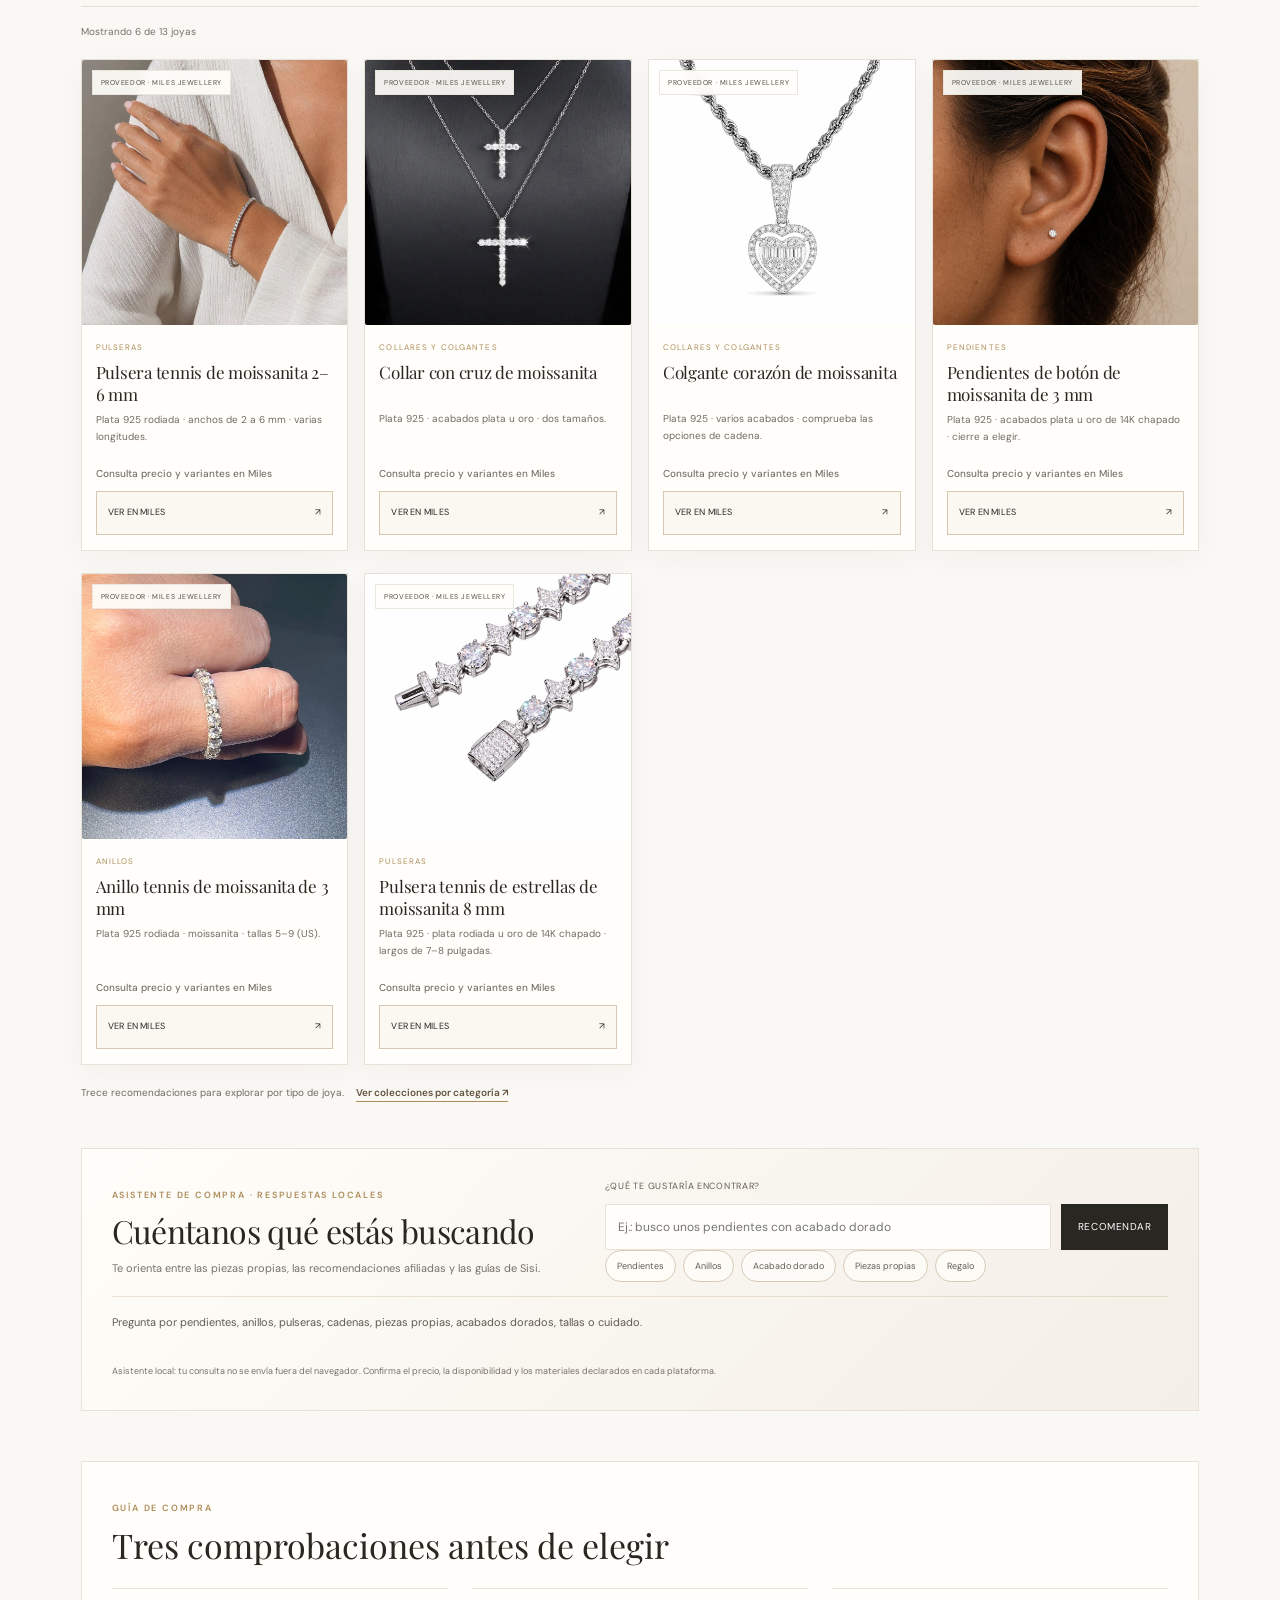
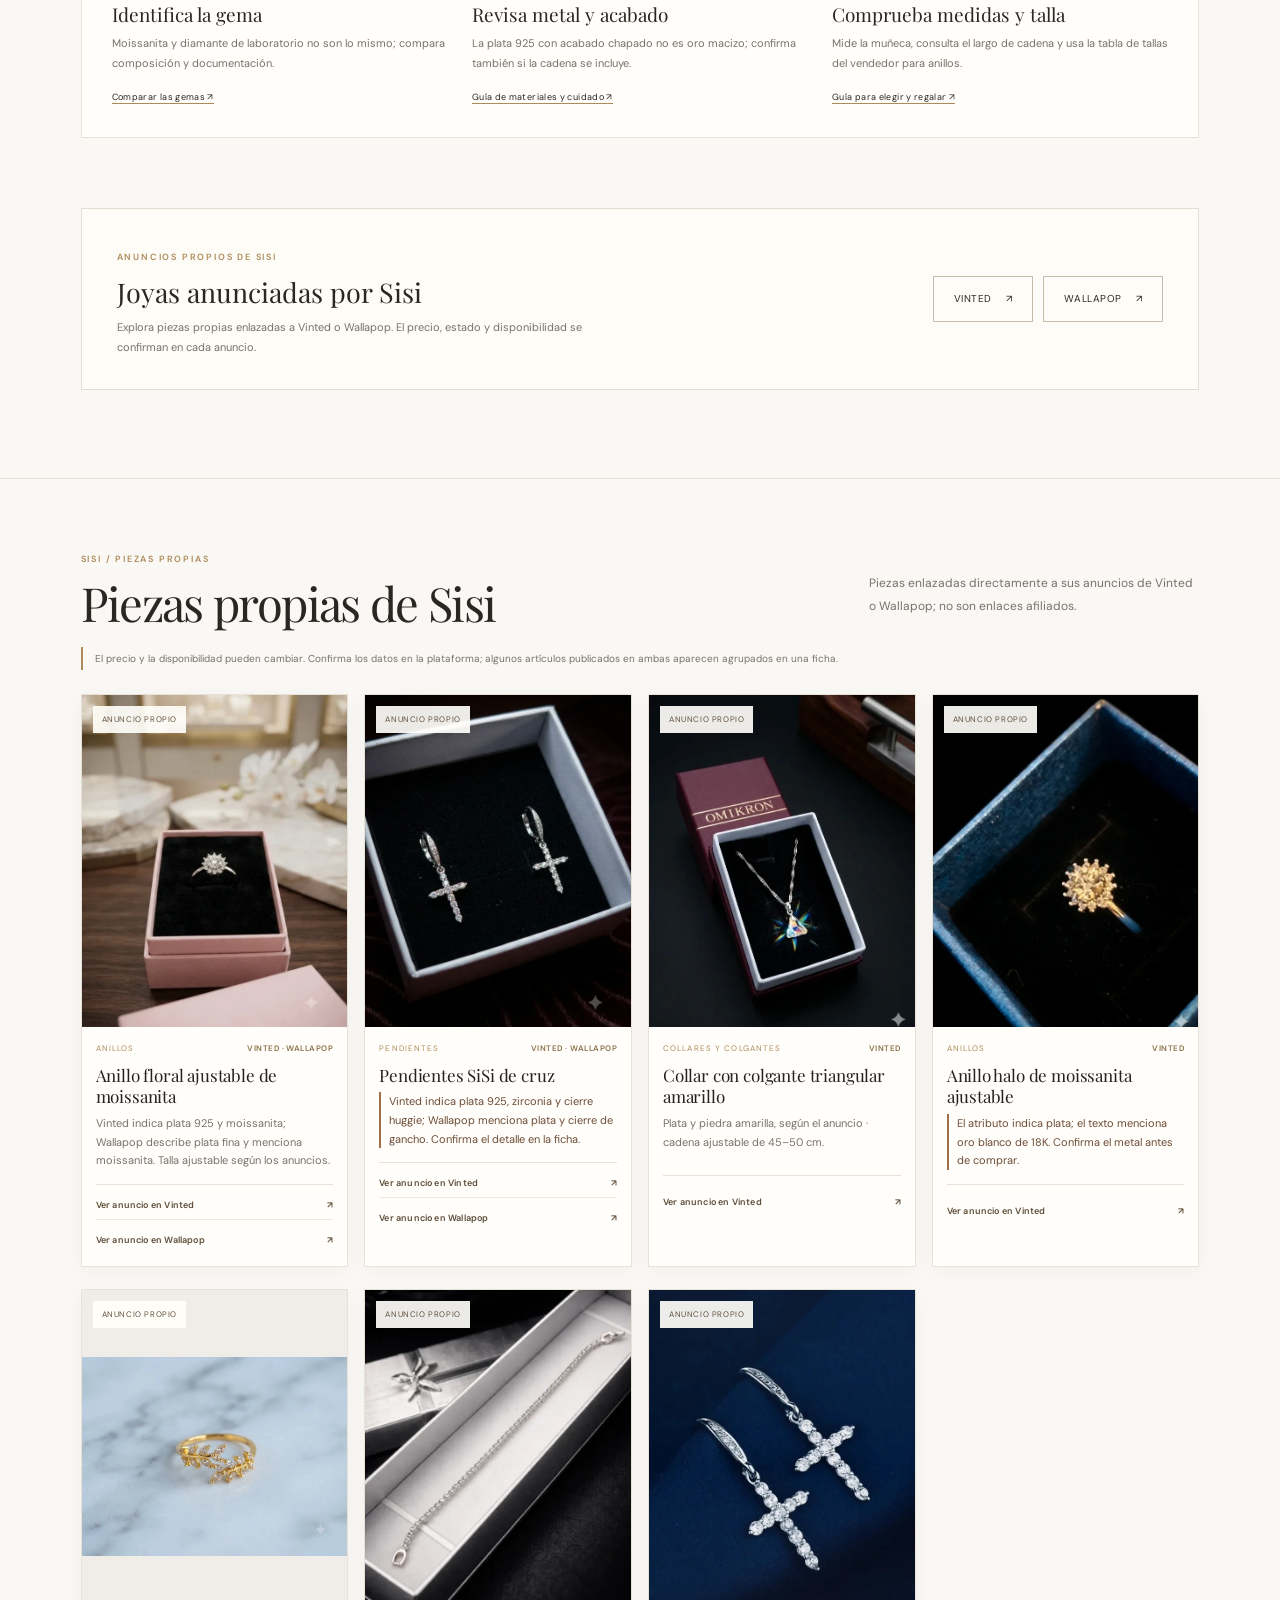
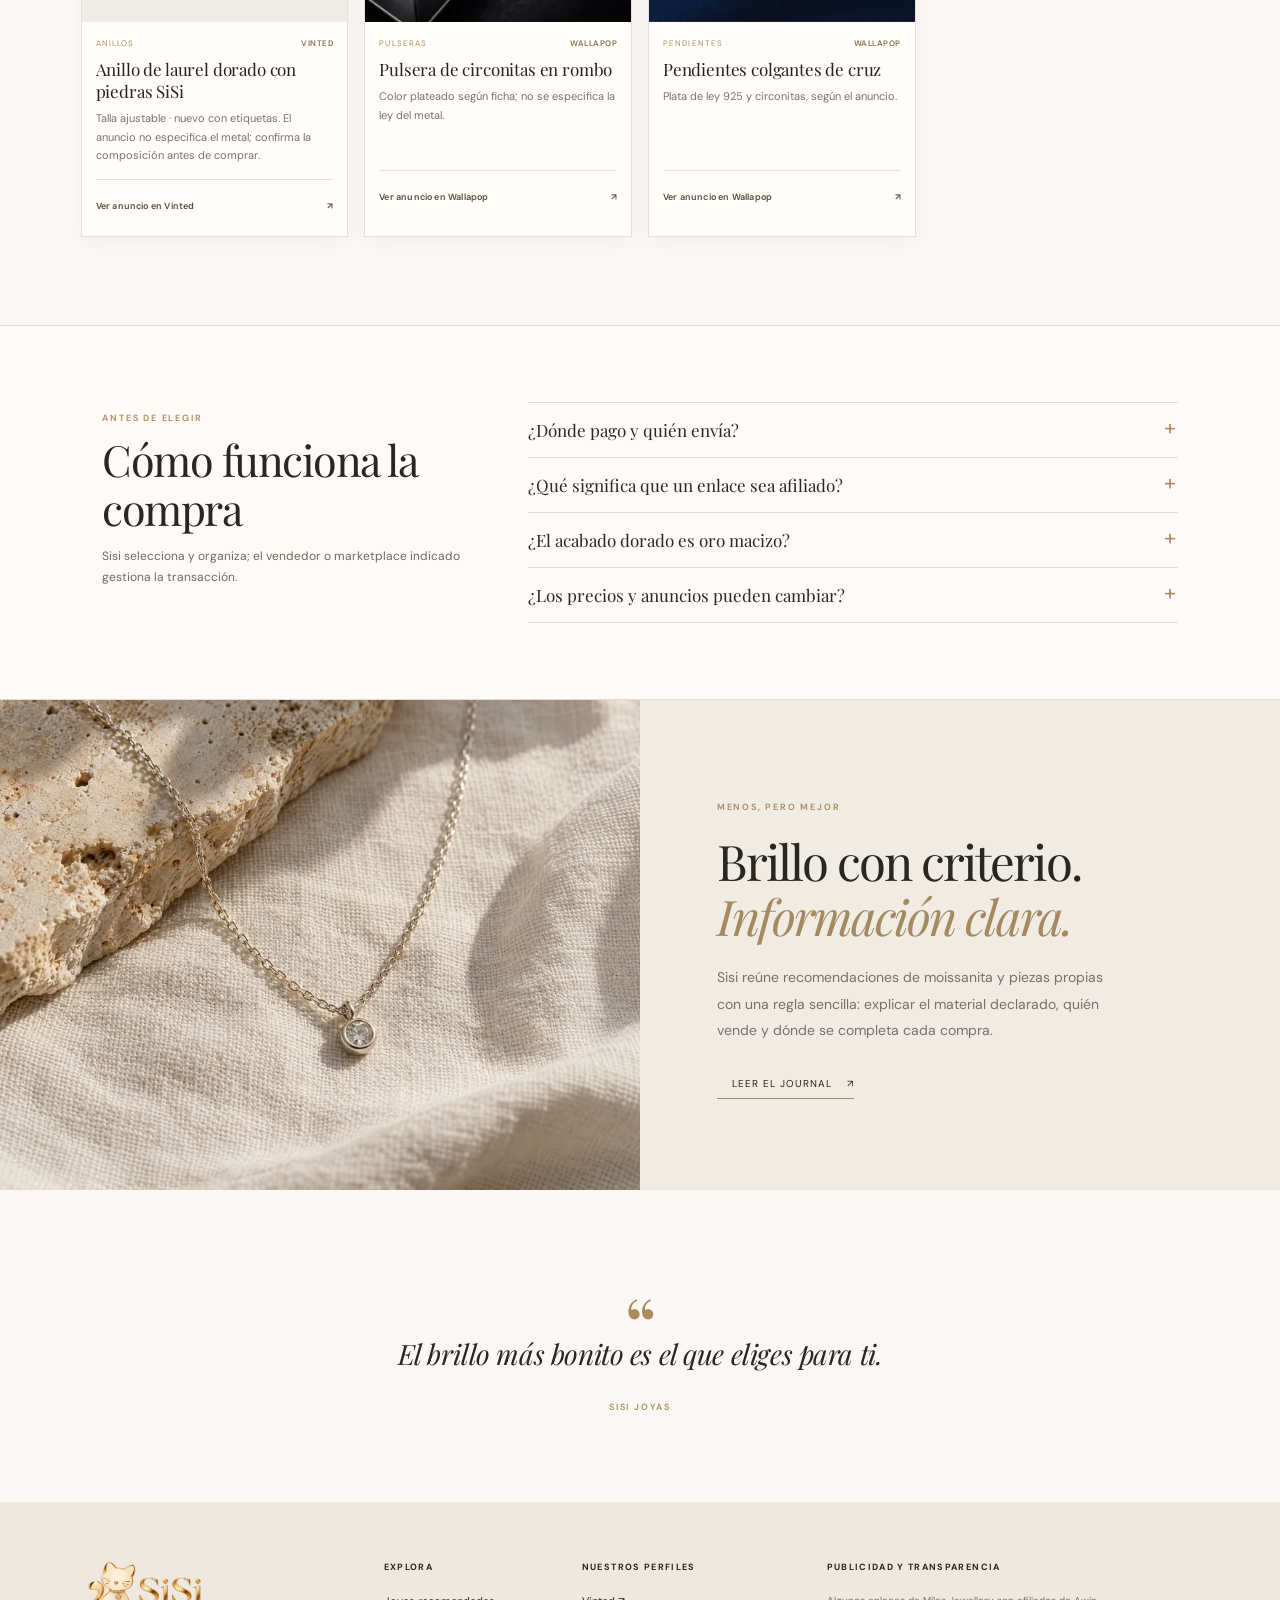
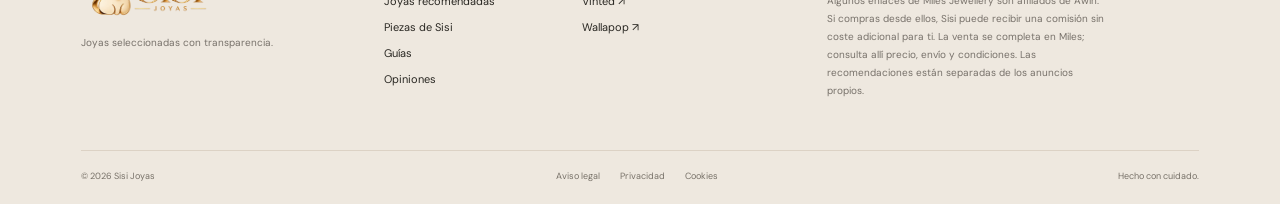
==== commit 7548d438: "Añade anuncio activo y optimiza recursos visuales" ====
--- a/index.html
+++ b/index.html
@@ -13,8 +13,8 @@
   <link rel="preconnect" href="https://fonts.googleapis.com">
   <link rel="preconnect" href="https://fonts.gstatic.com" crossorigin>
   <link rel="stylesheet" href="css/styles.css">
-  <link rel="stylesheet" href="css/affiliate-refresh.css?v=20261022-1">
-  <link rel="stylesheet" href="css/ux-redesign.css?v=20261022-2">
+  <link rel="stylesheet" href="css/affiliate-refresh.css?v=20261024-1">
+  <link rel="stylesheet" href="css/ux-redesign.css?v=20261024-1">
   <meta property="og:type" content="website">
   <meta property="og:site_name" content="Sisi Joyas">
   <meta property="og:title" content="Moissanita y plata 925 con criterio | Sisi Joyas">
@@ -27,13 +27,13 @@
   <meta name="twitter:description" content="Joyas de moissanita seleccionadas con transparencia: recomendaciones de Miles y piezas propias de Sisi.">
   <meta name="twitter:image" content="https://sisijoyas.store/assets/sisi-hero.jpg">
   <script type="application/ld+json">
-    {"@context":"https://schema.org","@graph":[{"@type":"WebSite","@id":"https://sisijoyas.store/#website","name":"Sisi Joyas","url":"https://sisijoyas.store/","description":"Selección editorial de joyas de moissanita con materiales y enlaces afiliados identificados.","inLanguage":["es","en"],"publisher":{"@id":"https://sisijoyas.store/#organization"}},{"@type":"Organization","@id":"https://sisijoyas.store/#organization","name":"Sisi Joyas","url":"https://sisijoyas.store/","logo":{"@type":"ImageObject","url":"https://sisijoyas.store/assets/sisi-favicon.png"},"sameAs":["https://www.vinted.es/member/230400884-sisijoyas","https://www.wallapop.com/user/luisa-27041122?_pid=wi&_uid=27041122"]}]}
+    {"@context":"https://schema.org","@graph":[{"@type":"WebSite","@id":"https://sisijoyas.store/#website","name":"Sisi Joyas","url":"https://sisijoyas.store/","description":"Selección editorial de joyas de moissanita con materiales y enlaces afiliados identificados.","inLanguage":["es","en"],"publisher":{"@id":"https://sisijoyas.store/#organization"}},{"@type":"Organization","@id":"https://sisijoyas.store/#organization","name":"Sisi Joyas","url":"https://sisijoyas.store/","logo":{"@type":"ImageObject","url":"https://sisijoyas.store/assets/sisi-cat-mark-512.webp","width":512,"height":512},"sameAs":["https://www.vinted.es/member/230400884-sisijoyas","https://www.wallapop.com/user/luisa-27041122?_pid=wi&_uid=27041122"]}]}
   </script>
 </head>
 <body>
   <div class="announcement" data-i18n="announcement">Moissanita y plata 925 · selección transparente</div>
       <header class="site-header">
-    <a class="brand" href="index.html" aria-label="Sisi Joyas — inicio"><img src="assets/sisi-logo-horizontal.webp" alt="Sisi Joyas" width="138" height="78"></a>
+    <a class="brand" href="index.html" aria-label="Sisi Joyas — inicio"><img src="assets/sisi-logo-horizontal-600.webp" alt="Sisi Joyas" width="138" height="78"></a>
     <nav class="desktop-nav" id="primary-navigation" aria-label="Navegación principal">
       <a href="#catalog" data-i18n="nav_shop">Joyas recomendadas</a>
       <a href="piezas-de-sisi.html" data-i18n="nav_own">Piezas de Sisi</a>
@@ -58,7 +58,7 @@
         <p class="hero-note" data-i18n="hero_note">En cada ficha indicamos quién vende y dónde se completa la compra.</p>
       </div>
       <div class="hero-art">
-        <img src="assets/sisi-hero.jpg" alt="Fotografía editorial de una pulsera y una cadena plateadas sobre piedra clara" width="1800" height="1350" fetchpriority="high">
+        <img src="assets/sisi-hero.webp" alt="Fotografía editorial de una pulsera y una cadena plateadas sobre piedra clara" width="1800" height="1350" fetchpriority="high" decoding="async">
         <div class="image-caption"><span data-i18n="hero_caption">EL ARTE DEL DETALLE</span><span>01 / SISI</span></div>
       </div>
     </section>
@@ -75,7 +75,7 @@
         <p class="eyebrow" data-i18n="review_eyebrow">OPINIONES DEL PERFIL DE SISI</p>
         <h2 id="home-review-title"><span data-i18n="review_count_prefix">51 valoraciones en</span> <span class="review-source">Vinted</span></h2>
         <p data-i18n="review_copy">Opiniones del perfil de Sisi en Vinted; no son reseñas de productos afiliados. Consulta las valoraciones y su contexto en la plataforma.</p>
-        <p class="review-date" data-i18n="review_stamp">Perfil consultado el 22 de octubre de 2026.</p>
+        <p class="review-date" data-i18n="review_stamp">Perfil consultado el 24 de octubre de 2026.</p>
       </div>
       <a class="text-link" href="https://www.vinted.es/member/230400884-sisijoyas" target="_blank" rel="noopener noreferrer" data-i18n="review_cta">Leer valoraciones en Vinted ↗</a>
     </section>
@@ -401,6 +401,19 @@
           </div>
         </article>
 
+        <article class="own-listing-card" data-product-id="own-laurel-ring" data-category="rings" data-marketplace="Vinted">
+          <a class="own-listing-image own-listing-image--contain" href="https://www.vinted.es/items/9782391072" target="_blank" rel="noopener noreferrer">
+            <img src="assets/own-listings/vinted-laurel-ring.webp" width="800" height="600" alt="Anillo dorado de laurel con pequeñas piedras claras sobre fondo gris" data-alt-es="Anillo dorado de laurel con pequeñas piedras claras sobre fondo gris" data-alt-en="Gold-tone laurel ring with small clear stones on a grey background" loading="lazy" decoding="async">
+            <span class="own-listing-badge" data-i18n="own_badge">Anuncio propio</span>
+          </a>
+          <div class="own-listing-info">
+            <div class="own-listing-label"><span class="product-category" data-i18n="category_rings">Anillos</span><span class="own-listing-source">Vinted</span></div>
+            <h3 data-i18n="own_laurel_ring_name">Anillo de laurel dorado con piedras SiSi</h3>
+            <p class="own-listing-desc" data-i18n="own_laurel_ring_specs">Talla ajustable · nuevo con etiquetas. El anuncio no especifica el metal; confirma la composición antes de comprar.</p>
+            <a class="own-listing-buy" href="https://www.vinted.es/items/9782391072" target="_blank" rel="noopener noreferrer"><span data-i18n="own_link_vinted">Ver anuncio en Vinted</span><span aria-hidden="true">↗</span></a>
+          </div>
+        </article>
+
         <article class="own-listing-card" data-product-id="own-rhombus-bracelet" data-category="bracelets" data-marketplace="Wallapop">
           <a class="own-listing-image" href="https://es.wallapop.com/item/pulsera-circonitas-rombo-plata-1251167175" target="_blank" rel="noopener noreferrer">
             <img src="assets/own-listings/wallapop-rhombus-bracelet.webp" width="640" height="960" alt="Pulsera de circonitas plateada en un estuche" data-alt-es="Pulsera de circonitas plateada en un estuche" data-alt-en="Silver-tone cubic zirconia bracelet in a presentation case" loading="lazy" decoding="async">
@@ -440,7 +453,7 @@
     </section>
     <section class="editorial" id="about" aria-labelledby="about-title">
       <div class="editorial-image">
-        <img src="assets/sisi-story.jpg" alt="Detalle de una cadena fina y un colgante sobre lino y piedra clara" width="1800" height="1350" loading="lazy" decoding="async">
+        <img src="assets/sisi-story.webp" alt="Detalle de una cadena fina y un colgante sobre lino y piedra clara" width="1800" height="1350" loading="lazy" decoding="async">
       </div>
       <div class="editorial-copy">
         <p class="eyebrow" data-i18n="about_eyebrow">MENOS, PERO MEJOR</p>
@@ -460,7 +473,7 @@
   <footer class="site-footer">
     <div class="footer-main">
       <div>
-        <img class="footer-brand" src="assets/sisi-logo-horizontal.webp" alt="Sisi Joyas" width="138" height="78" loading="lazy">
+        <img class="footer-brand" src="assets/sisi-logo-horizontal-600.webp" alt="Sisi Joyas" width="138" height="78" loading="lazy">
         <p data-i18n="footer_tagline">Joyería elegida con intención.</p>
       </div>
       <div>
@@ -491,7 +504,7 @@
     </div>
   </footer>
   <script src="js/products.js"></script>
-  <script src="js/main.js?v=20261022-1"></script>
-  <script src="js/assistant.js?v=20261022-1"></script>
+  <script src="js/main.js?v=20261024-1"></script>
+  <script src="js/assistant.js?v=20261024-1"></script>
 </body>
 </html>
--- a/css/affiliate-refresh.css
+++ b/css/affiliate-refresh.css
@@ -596,6 +596,8 @@
   transition: transform .4s ease;
 }
 
+.own-listing-image--contain img { object-fit: contain; }
+
 .own-listing-card:hover .own-listing-image img {
   transform: scale(1.025);
 }
